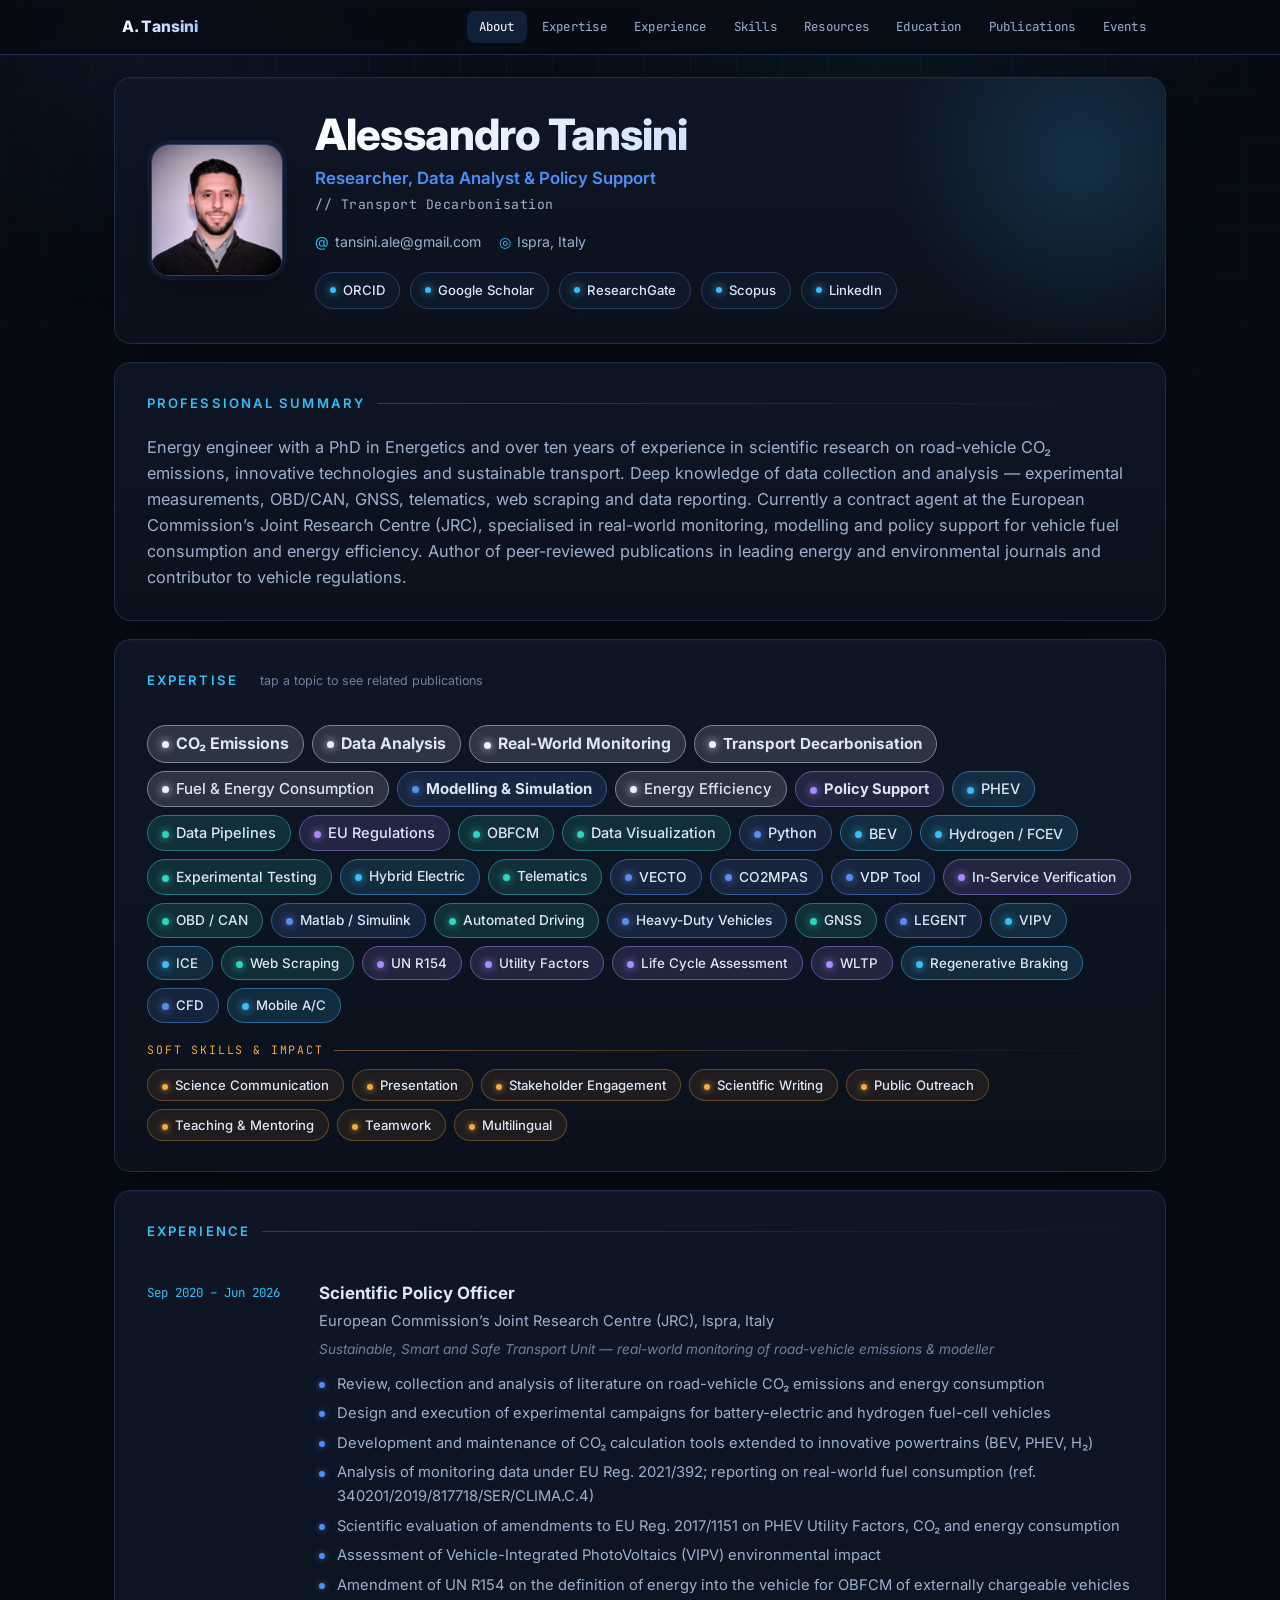
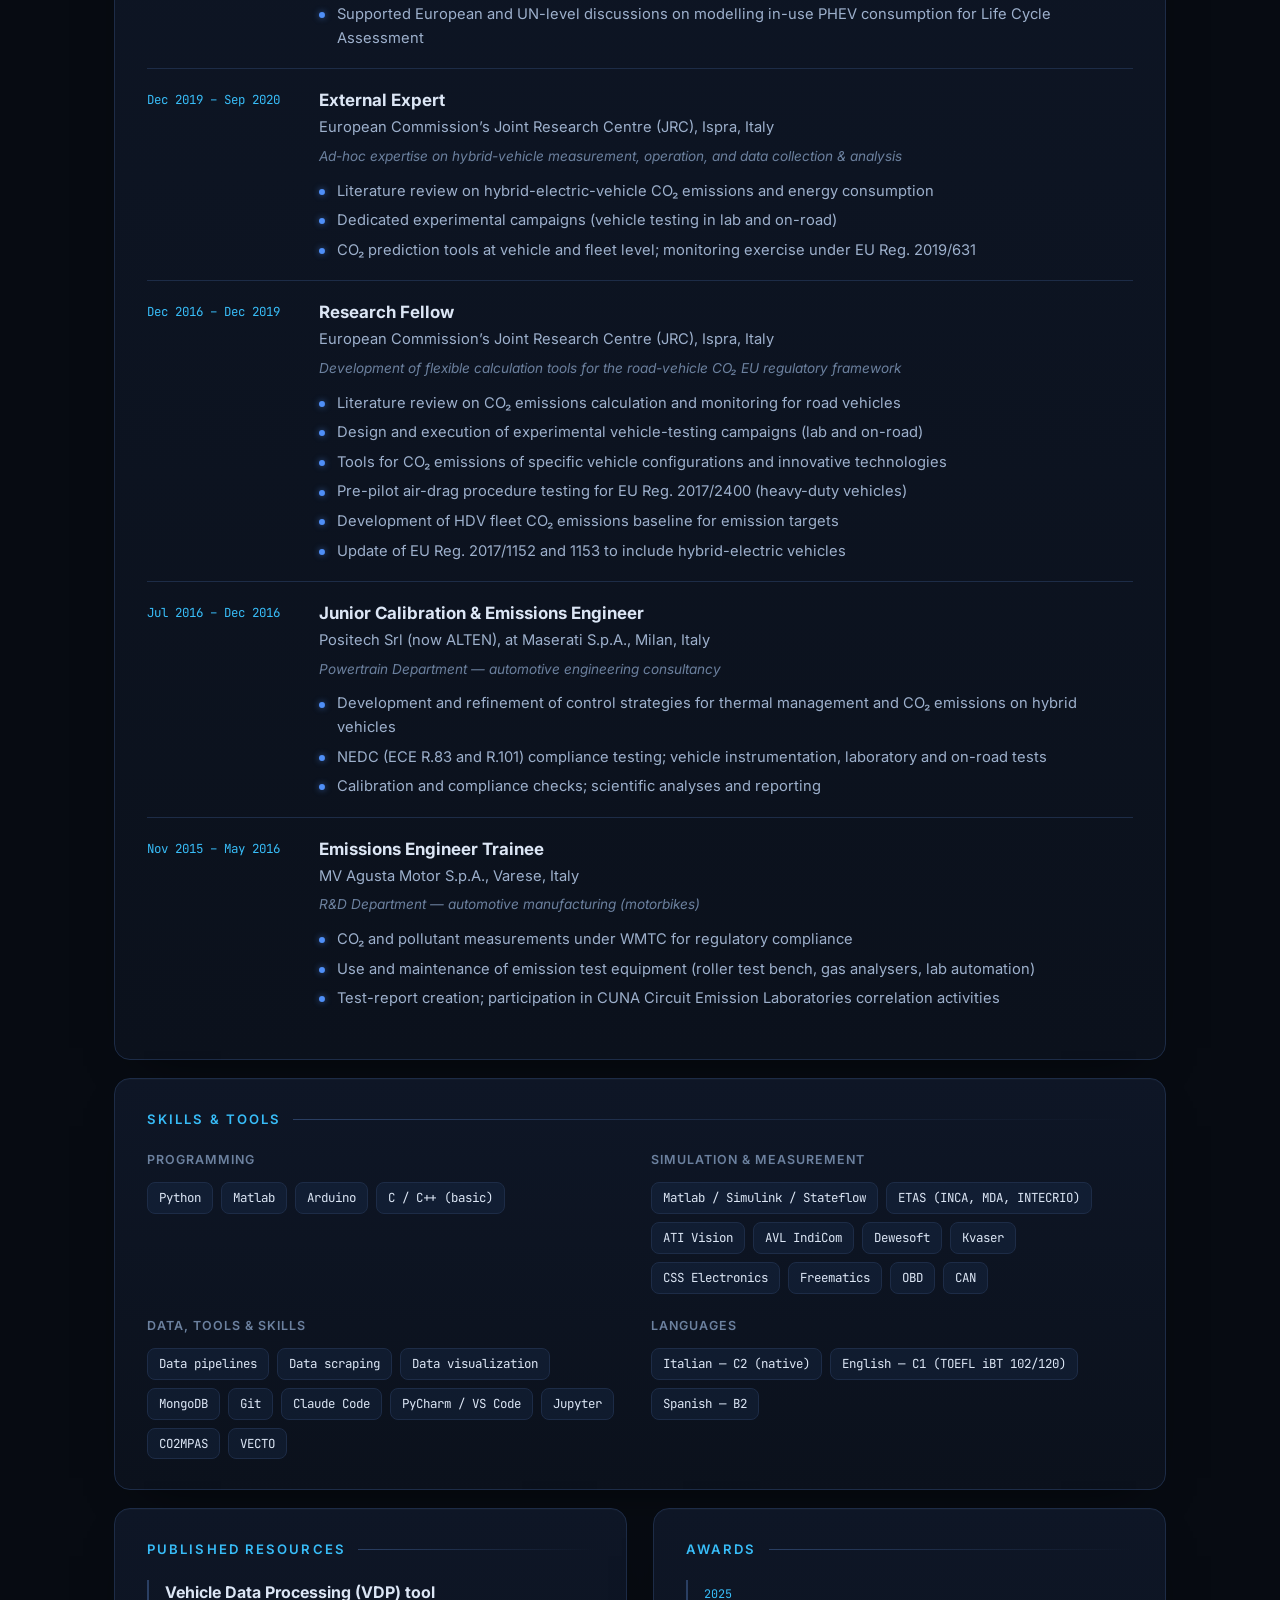
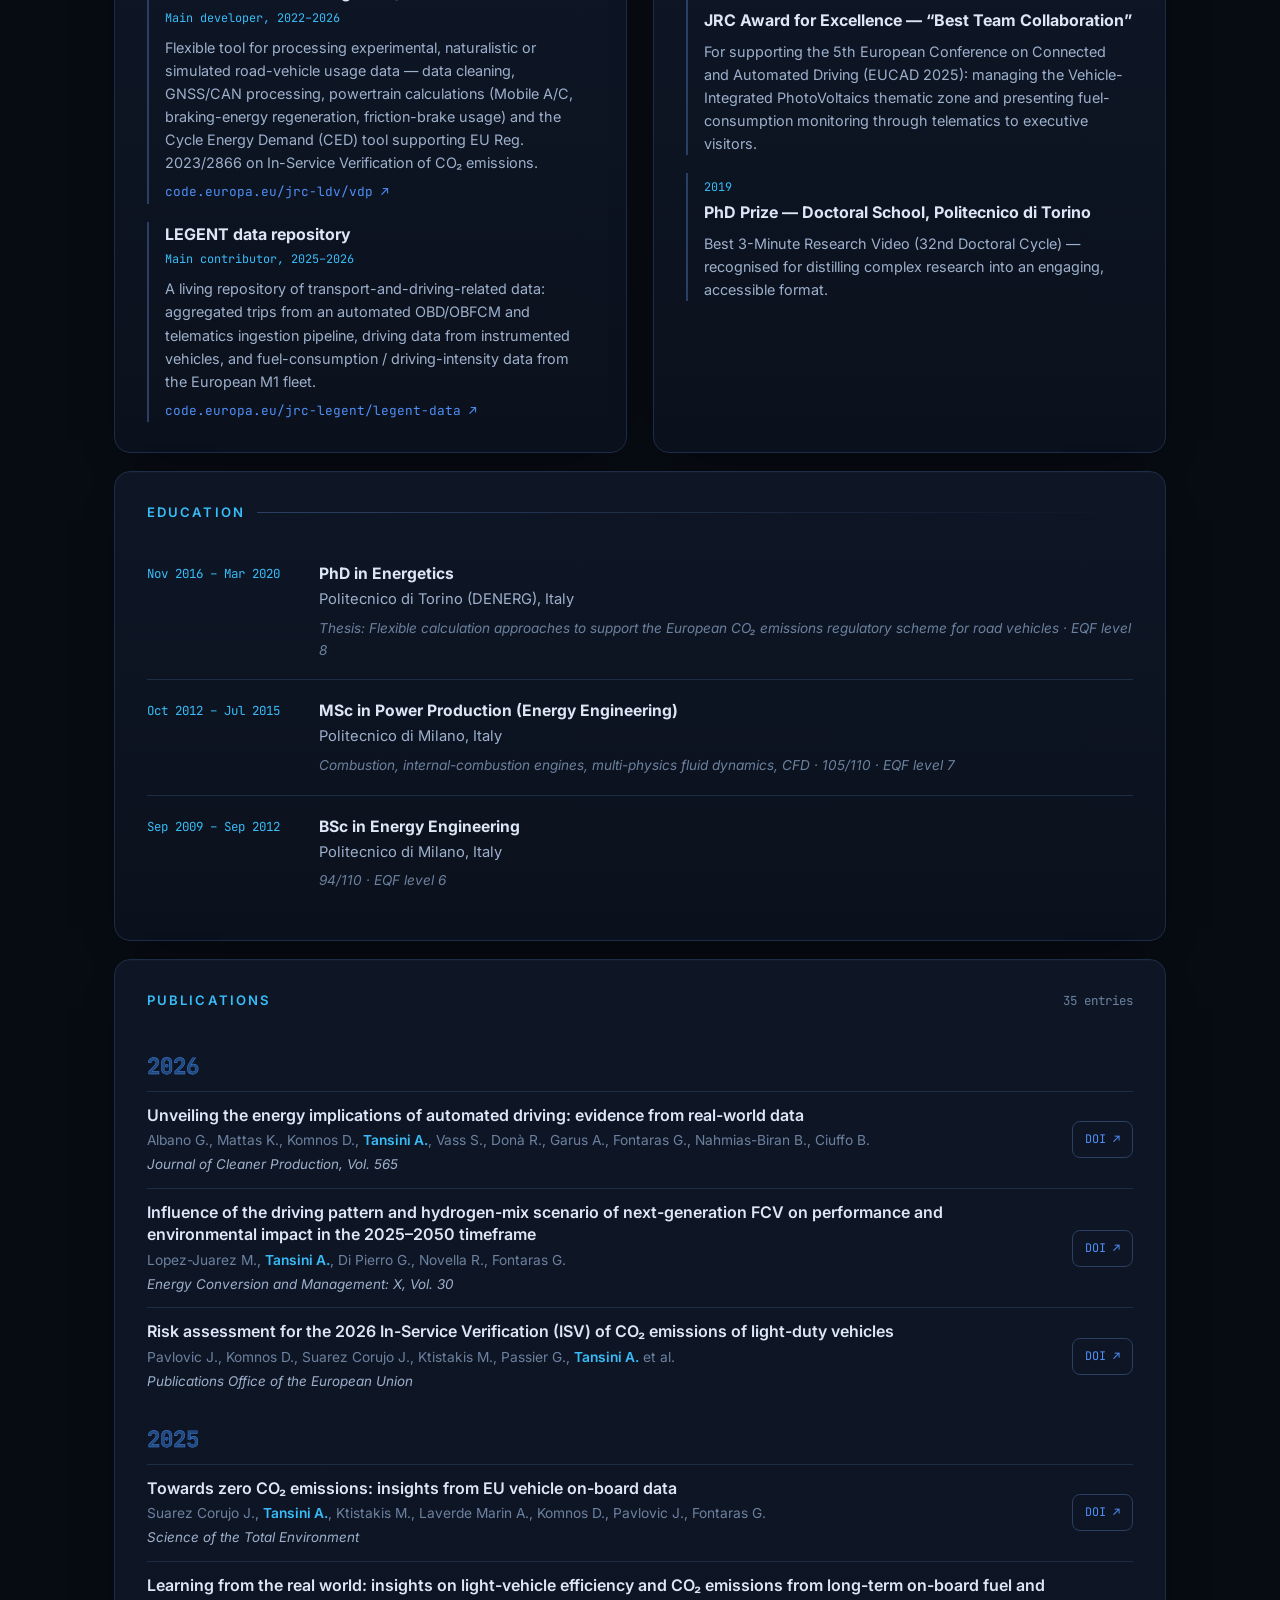
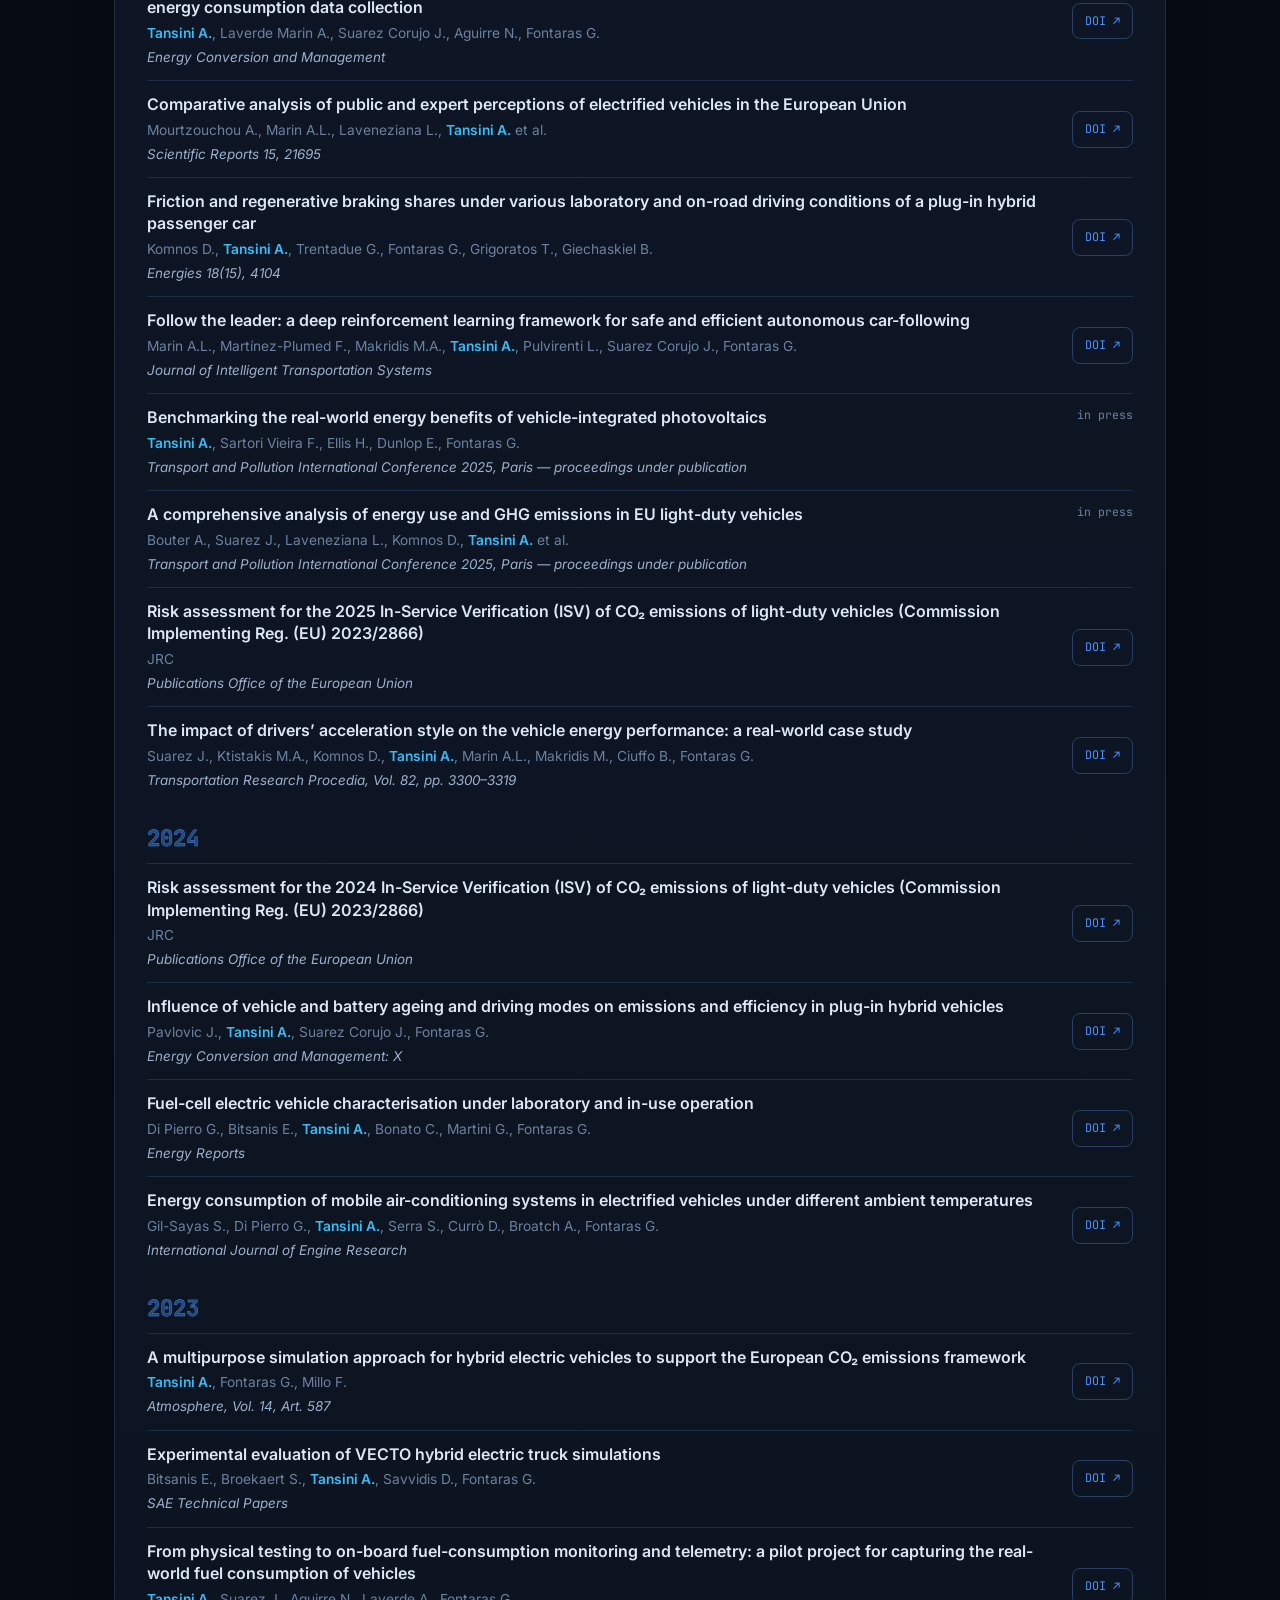
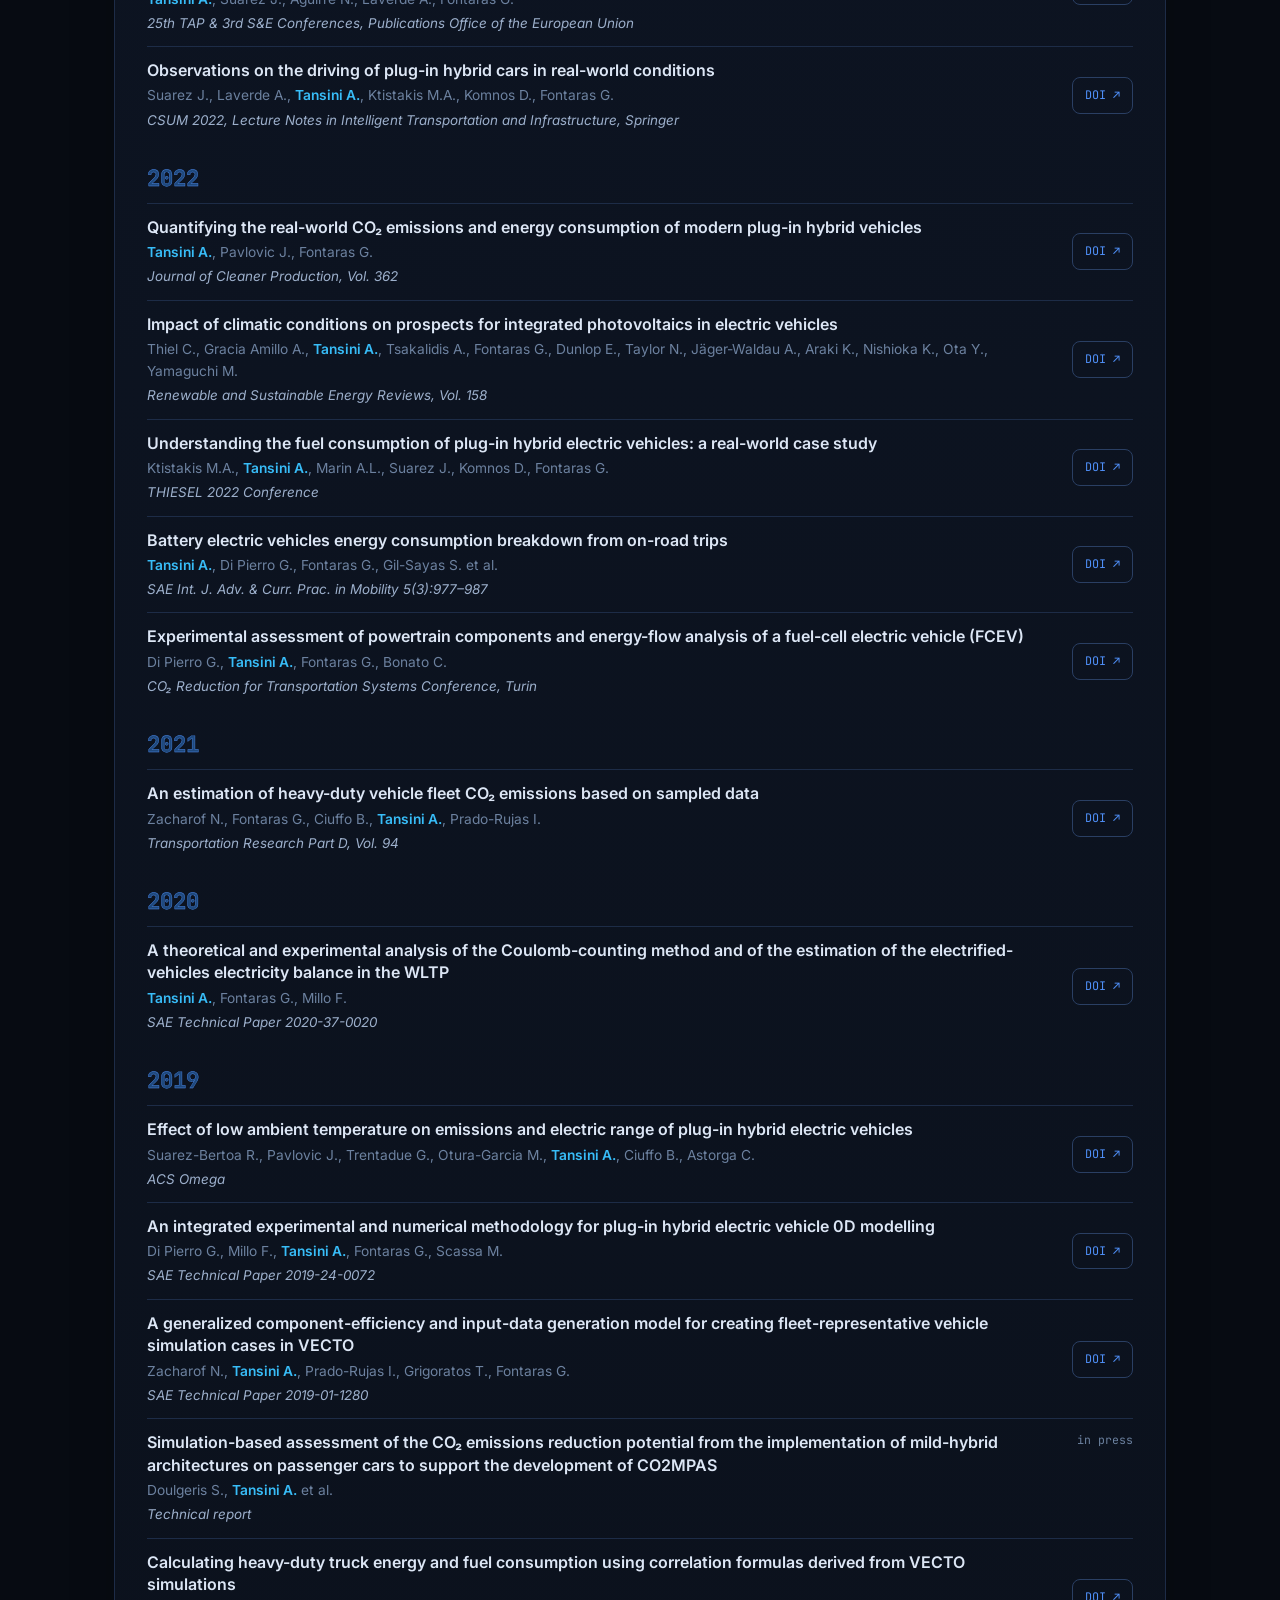
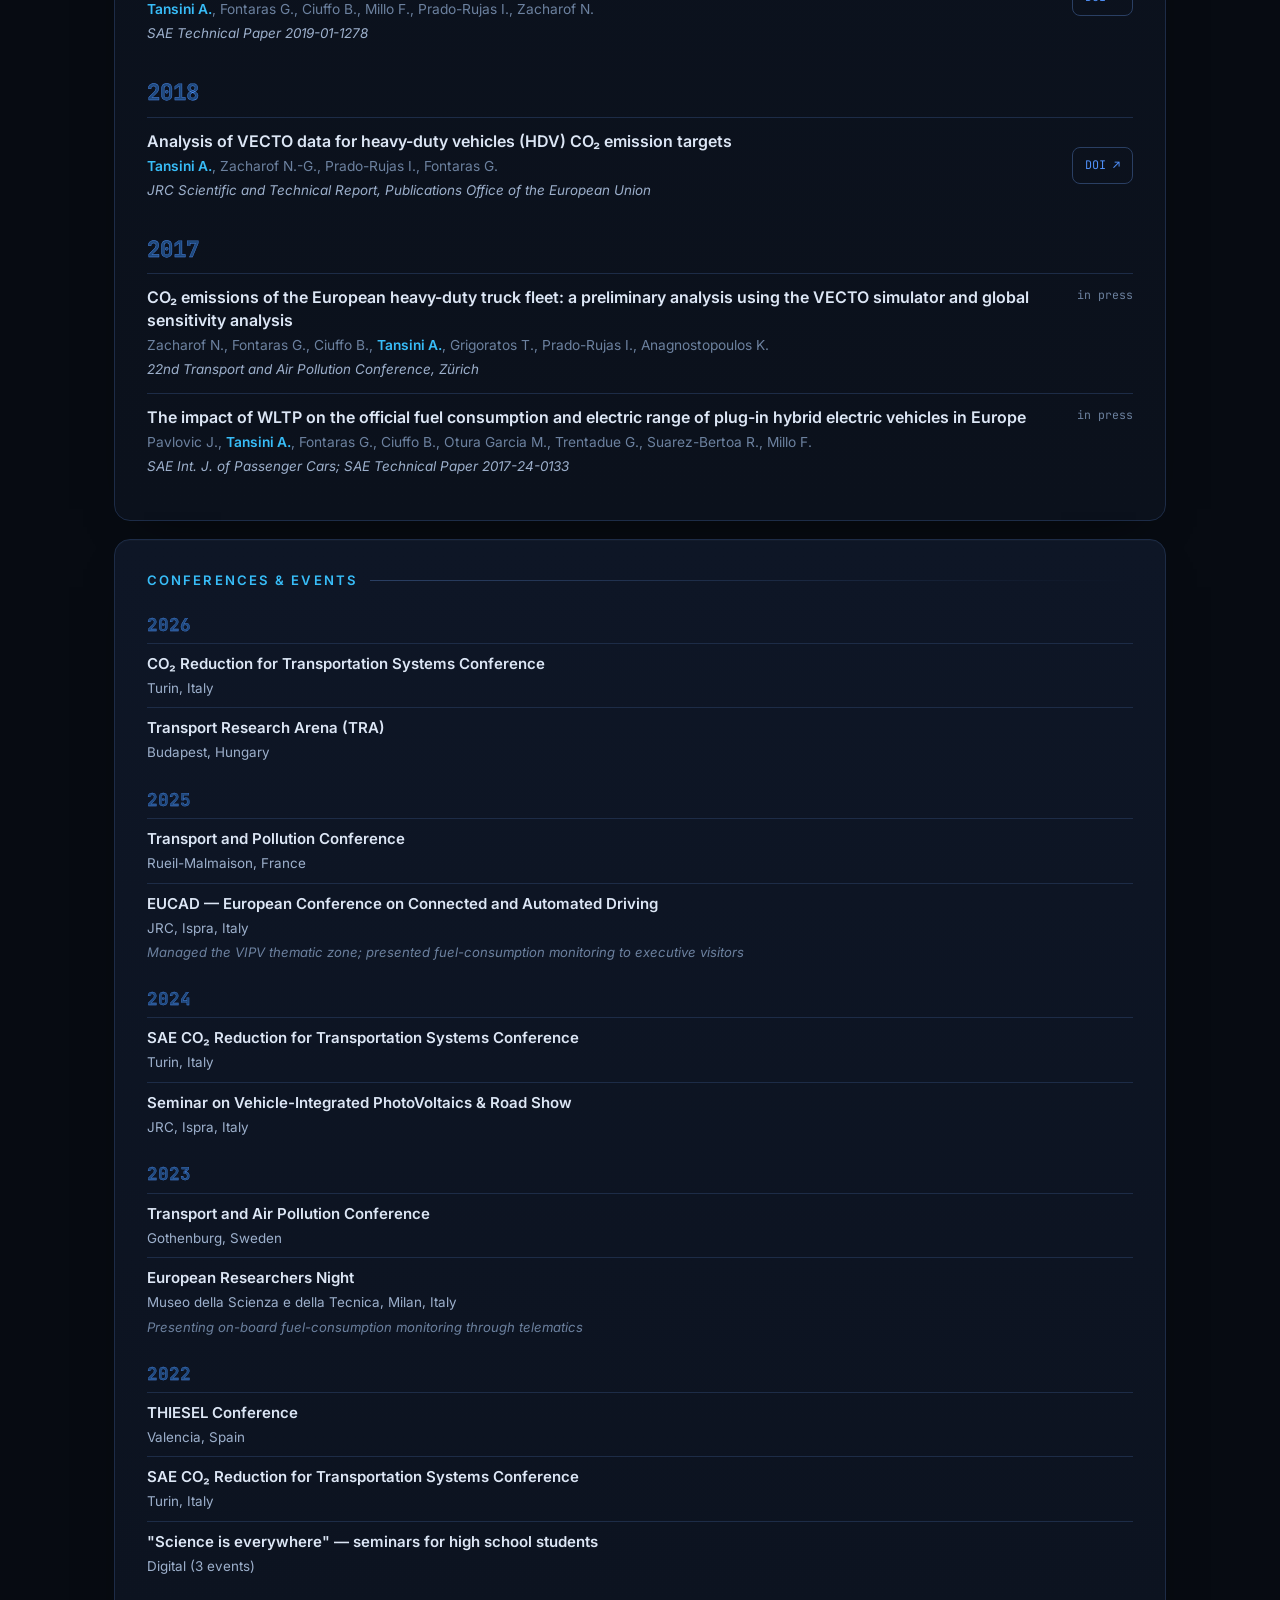
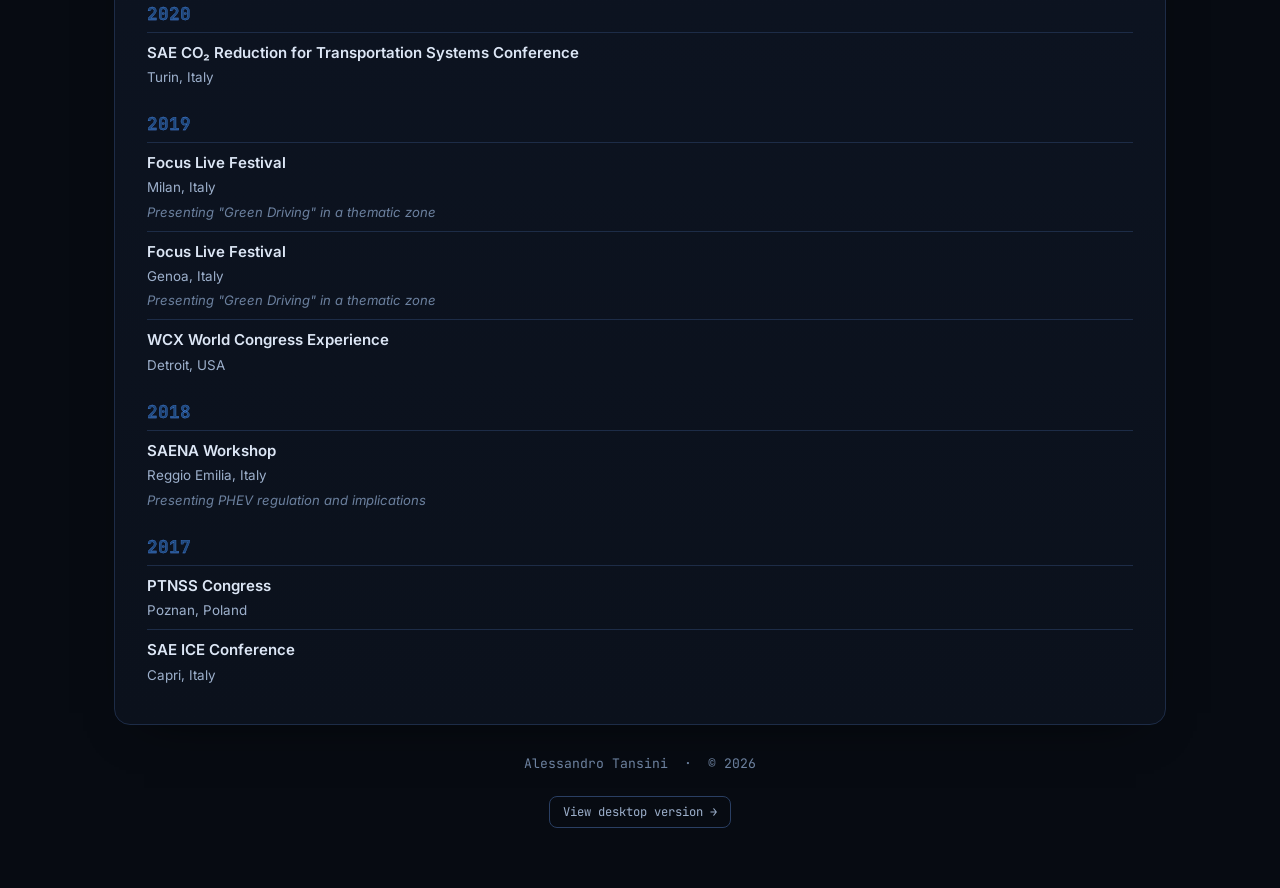
==== mobile.html @ 44c4a8dc "Update professional summary: over nine years to over ten years" ====
<!DOCTYPE html>
<html lang="en">
<head>
  <meta charset="UTF-8" />
  <meta name="viewport" content="width=device-width, initial-scale=1.0" />
  <title>Alessandro Tansini — Researcher, Data Analyst &amp; Policy Support</title>
  <meta name="description" content="Alessandro Tansini — energy engineer, PhD, researcher and data analyst specialised in road-vehicle CO₂ emissions, real-world monitoring and transport decarbonisation." />

  <link rel="preconnect" href="https://fonts.googleapis.com" />
  <link rel="preconnect" href="https://fonts.gstatic.com" crossorigin />
  <link href="https://fonts.googleapis.com/css2?family=Inter:wght@400;500;600;700;800&family=JetBrains+Mono:wght@400;500&display=swap" rel="stylesheet" />
  <link rel="stylesheet" href="styles.css?v=9" />
  <link rel="stylesheet" href="mobile.css?v=9" />
</head>
<body>
  <div class="bg-grid" aria-hidden="true"></div>

  <nav class="topnav" aria-label="Section navigation">
    <div class="topnav-inner">
      <a class="topnav-brand" href="#hero">A. Tansini</a>
      <div class="topnav-links">
        <a href="#hero">About</a>
        <a href="#topics">Expertise</a>
        <a href="#experience-section">Experience</a>
        <a href="#skills-section">Skills</a>
        <a href="#resources-section">Resources</a>
        <a href="#education-section">Education</a>
        <a href="#publications-section">Publications</a>
        <a href="#events-section">Events</a>
      </div>
    </div>
  </nav>

  <main class="wrap">

    <!-- ===== HERO / PROFILE CARD ===== -->
    <header class="card hero" id="hero"></header>

    <!-- ===== SUMMARY ===== -->
    <section class="card" id="summary-section">
      <h2 class="section-title">Professional summary</h2>
      <p id="summary" class="summary"></p>
    </section>

    <!-- ===== KEYWORD CHIPS ===== -->
    <section class="card" id="topics">
      <div class="topics-head">
        <h2 class="section-title">Expertise</h2>
        <span class="topics-hint">tap a topic to see related publications</span>
      </div>
      <div id="chips" class="chips"></div>
      <div id="soft-skills" class="soft-skills"></div>
    </section>

    <!-- ===== EXPERIENCE ===== -->
    <section class="card" id="experience-section">
      <h2 class="section-title">Experience</h2>
      <div id="experience" class="timeline"></div>
    </section>

    <!-- ===== SKILLS ===== -->
    <section class="card" id="skills-section">
      <h2 class="section-title">Skills &amp; tools</h2>
      <div id="skills" class="skills"></div>
    </section>

    <!-- ===== RESOURCES & AWARDS ===== -->
    <div class="two-col">
      <section class="card" id="resources-section">
        <h2 class="section-title">Published resources</h2>
        <div id="resources" class="resources"></div>
      </section>
      <section class="card" id="awards-section">
        <h2 class="section-title">Awards</h2>
        <div id="awards" class="awards"></div>
      </section>
    </div>

    <!-- ===== EDUCATION ===== -->
    <section class="card" id="education-section">
      <h2 class="section-title">Education</h2>
      <div id="education" class="timeline timeline--compact"></div>
    </section>

    <!-- ===== PUBLICATIONS ===== -->
    <section class="card" id="publications-section">
      <div class="pub-head">
        <h2 class="section-title">Publications</h2>
        <span id="pub-count" class="pub-count"></span>
      </div>
      <div id="pub-filter" class="pub-filter" hidden></div>
      <div id="publications" class="publications"></div>
    </section>

    <!-- ===== EVENTS ===== -->
    <section class="card" id="events-section">
      <h2 class="section-title">Conferences &amp; events</h2>
      <div id="events" class="events"></div>
    </section>

    <footer class="footer">
      <span id="footer-name"></span>
      <span class="footer-sep">·</span>
      <span id="footer-year"></span>
    </footer>

    <div class="m-deskline">
      <a href="index.html?full">View desktop version →</a>
    </div>
  </main>

  <script src="data.js?v=9"></script>
  <script src="graph-alt-data.js?v=9"></script>
  <script src="main.js?v=9"></script>
  <script src="mobile.js?v=9"></script>
</body>
</html>
---- styles.css ----
/* =============================================================================
   styles.css — dark "data-viz" theme
   ========================================================================== */

:root {
  --bg:        #070b12;
  --bg-2:      #0b111c;
  --card:      #0e1626;
  --card-2:    #111c30;
  --border:    #1d2c47;
  --border-2:  #2a3f63;
  --text:      #dce6f5;
  --text-dim:  #9db0cc;
  --text-mute: #6c819f;
  --brand:     #1F497D;
  --accent:    #4f8ff7;
  --accent-2:  #38bdf8;
  --glow:      #58c4ff;
  --radius:    16px;
  --maxw:      1080px;
}

* { box-sizing: border-box; }

html { scroll-behavior: smooth; }

body {
  margin: 0;
  background: var(--bg);
  color: var(--text);
  font-family: "Inter", system-ui, -apple-system, "Segoe UI", sans-serif;
  font-size: 16px;
  line-height: 1.6;
  -webkit-font-smoothing: antialiased;
  text-rendering: optimizeLegibility;
  overflow-x: hidden;
}

/* faint background grid + radial glow */
.bg-grid {
  position: fixed;
  inset: 0;
  z-index: 0;
  pointer-events: none;
  background-image:
    linear-gradient(rgba(79,143,247,0.045) 1px, transparent 1px),
    linear-gradient(90deg, rgba(79,143,247,0.045) 1px, transparent 1px);
  background-size: 46px 46px;
  mask-image: radial-gradient(ellipse 80% 60% at 50% 0%, #000 30%, transparent 100%);
}
.bg-grid::after {
  content: "";
  position: absolute;
  inset: 0;
  background:
    radial-gradient(60% 50% at 70% -10%, rgba(56,189,248,0.10), transparent 70%),
    radial-gradient(50% 45% at 10% 5%, rgba(79,143,247,0.10), transparent 70%);
}

.wrap {
  position: relative;
  z-index: 1;
  max-width: var(--maxw);
  margin: 0 auto;
  padding: 28px 22px 80px;
  display: flex;
  flex-direction: column;
  gap: 26px;
}

/* ---------- Top navigation ---------- */
.topnav {
  position: sticky;
  top: 0;
  z-index: 50;
  background: rgba(7, 11, 18, 0.72);
  backdrop-filter: blur(12px);
  -webkit-backdrop-filter: blur(12px);
  border-bottom: 1px solid var(--border);
}
.topnav-inner {
  max-width: var(--maxw);
  margin: 0 auto;
  display: flex;
  align-items: center;
  gap: 18px;
  padding: 11px 22px;
}
.topnav-brand {
  font-weight: 800;
  font-size: 0.98rem;
  letter-spacing: 0.01em;
  text-decoration: none;
  background: linear-gradient(120deg, #fff, #9fc3ff);
  -webkit-background-clip: text;
  background-clip: text;
  color: transparent;
  white-space: nowrap;
}
.topnav-links {
  display: flex;
  gap: 3px;
  margin-left: auto;
  overflow-x: auto;
  scrollbar-width: none;
}
.topnav-links::-webkit-scrollbar { display: none; }
.topnav-links a {
  font-family: "JetBrains Mono", monospace;
  font-size: 0.78rem;
  letter-spacing: 0.02em;
  color: var(--text-dim);
  text-decoration: none;
  padding: 6px 12px;
  border-radius: 8px;
  white-space: nowrap;
  transition: color 0.15s ease, background 0.15s ease;
}
.topnav-links a:hover { color: var(--glow); background: rgba(79, 143, 247, 0.08); }
.topnav-links a.active { color: #fff; background: rgba(79, 143, 247, 0.16); }

/* keep section headings clear of the sticky bar when jumped to */
main [id] { scroll-margin-top: 74px; }

/* ---------- Cards ---------- */
.card {
  background: linear-gradient(180deg, var(--card), var(--bg-2));
  border: 1px solid var(--border);
  border-radius: var(--radius);
  padding: 30px 32px;
  box-shadow: 0 1px 0 rgba(255,255,255,0.02) inset, 0 18px 50px -30px rgba(0,0,0,0.8);
}

.section-title {
  font-size: 0.82rem;
  letter-spacing: 0.16em;
  text-transform: uppercase;
  color: var(--accent-2);
  margin: 0 0 20px;
  font-weight: 600;
  display: flex;
  align-items: center;
  gap: 12px;
}
.section-title::after {
  content: "";
  flex: 1;
  height: 1px;
  background: linear-gradient(90deg, var(--border-2), transparent);
}

/* ---------- Hero card ---------- */
.hero {
  display: grid;
  grid-template-columns: auto 1fr;
  gap: 32px;
  align-items: center;
  padding: 34px 36px;
  position: relative;
  overflow: hidden;
}
.hero::before {
  content: "";
  position: absolute;
  top: -40%;
  right: -10%;
  width: 380px;
  height: 380px;
  background: radial-gradient(circle, rgba(56,189,248,0.16), transparent 70%);
  pointer-events: none;
}
.hero-photo {
  width: 168px;
  height: 168px;
  border-radius: 18px;
  object-fit: cover;
  border: 1px solid var(--border-2);
  box-shadow: 0 0 0 4px rgba(79,143,247,0.08), 0 12px 40px -12px rgba(0,0,0,0.7);
}
.hero-body { min-width: 0; }
.hero-name {
  font-size: clamp(1.9rem, 4vw, 2.7rem);
  font-weight: 800;
  letter-spacing: -0.02em;
  margin: 0;
  line-height: 1.05;
  background: linear-gradient(120deg, #ffffff, #9fc3ff);
  -webkit-background-clip: text;
  background-clip: text;
  color: transparent;
}
.hero-title {
  margin: 8px 0 2px;
  color: var(--accent);
  font-weight: 600;
  font-size: 1.05rem;
}
.hero-sub {
  margin: 0;
  color: var(--text-dim);
  font-family: "JetBrains Mono", monospace;
  font-size: 0.82rem;
  letter-spacing: 0.04em;
}
.hero-meta {
  margin: 16px 0 0;
  display: flex;
  flex-wrap: wrap;
  gap: 8px 18px;
  font-size: 0.88rem;
  color: var(--text-dim);
}
.hero-meta a { color: var(--text-dim); text-decoration: none; }
.hero-meta a:hover { color: var(--glow); }
.hero-meta .ic { color: var(--accent-2); margin-right: 6px; }

.hero-links {
  margin-top: 18px;
  display: flex;
  flex-wrap: wrap;
  gap: 10px;
}
.chip-link {
  display: inline-flex;
  align-items: center;
  gap: 7px;
  padding: 7px 14px;
  border: 1px solid var(--border-2);
  border-radius: 999px;
  background: rgba(79,143,247,0.06);
  color: var(--text);
  text-decoration: none;
  font-size: 0.82rem;
  font-weight: 500;
  transition: all 0.18s ease;
}
.chip-link::before {
  content: "";
  width: 6px; height: 6px;
  border-radius: 50%;
  background: var(--accent-2);
  box-shadow: 0 0 8px var(--glow);
}
.chip-link:hover {
  border-color: var(--accent);
  background: rgba(79,143,247,0.16);
  transform: translateY(-1px);
}

/* ---------- Graph section ---------- */
.graph-section {
  background: linear-gradient(180deg, #0a1322, #070d18);
  border: 1px solid var(--border);
  border-radius: var(--radius);
  padding: 26px 26px 18px;
  position: relative;
  overflow: hidden;
}
.section-eyebrow {
  display: inline-flex;
  align-items: center;
  gap: 9px;
  font-family: "JetBrains Mono", monospace;
  font-size: 0.72rem;
  letter-spacing: 0.22em;
  color: var(--accent-2);
}
.section-eyebrow .dot {
  width: 8px; height: 8px; border-radius: 50%;
  background: var(--glow);
  box-shadow: 0 0 10px var(--glow);
  animation: pulse 2.4s ease-in-out infinite;
}
@keyframes pulse { 0%,100%{opacity:1} 50%{opacity:0.35} }
.eyebrow-hint {
  color: var(--text-mute);
  letter-spacing: 0.04em;
  text-transform: none;
  font-family: "Inter", sans-serif;
  font-size: 0.74rem;
}
@media (max-width: 560px) { .eyebrow-hint { display: none; } }

.graph-caption {
  margin: 10px 0 4px;
  max-width: 620px;
  color: var(--text-dim);
  font-size: 0.92rem;
}
.graph-stage {
  position: relative;
  width: 100%;
  height: 520px;
  margin-top: 6px;
}
#graph-canvas {
  width: 100%;
  height: 100%;
  display: block;
  cursor: crosshair;
}
.graph-legend {
  position: absolute;
  left: 4px;
  bottom: 4px;
  display: flex;
  flex-wrap: wrap;
  gap: 6px 14px;
  font-family: "JetBrains Mono", monospace;
  font-size: 0.68rem;
  color: var(--text-mute);
  pointer-events: none;
}
.graph-legend span { display: inline-flex; align-items: center; gap: 6px; }
.graph-legend i {
  width: 9px; height: 9px; border-radius: 50%;
  display: inline-block;
}

/* ---------- Soft skills (pills below the expertise map) ---------- */
.soft-skills { margin-top: 18px; }
.soft-title {
  font-family: "JetBrains Mono", monospace;
  font-size: 0.72rem;
  letter-spacing: 0.16em;
  text-transform: uppercase;
  color: #f6a93b;
  margin: 0 0 10px;
  display: flex;
  align-items: center;
  gap: 10px;
}
.soft-title::after {
  content: "";
  flex: 1;
  height: 1px;
  background: linear-gradient(90deg, rgba(246, 169, 59, 0.4), transparent);
}
.soft-pills {
  display: flex;
  flex-wrap: wrap;
  gap: 8px;
}
.soft-pill {
  font-family: "Inter", sans-serif;
  font-weight: 500;
  font-size: 0.82rem;
  color: var(--text);
  background: rgba(246, 169, 59, 0.08);
  border: 1px solid rgba(246, 169, 59, 0.3);
  border-radius: 999px;
  padding: 7px 14px;
  cursor: pointer;
  transition: all 0.15s ease;
  -webkit-tap-highlight-color: transparent;
}
.soft-pill::before {
  content: "";
  display: inline-block;
  width: 6px; height: 6px;
  border-radius: 50%;
  background: #f6a93b;
  box-shadow: 0 0 6px #f6a93b;
  margin-right: 7px;
  vertical-align: middle;
}
.soft-pill:hover {
  background: rgba(246, 169, 59, 0.16);
  border-color: rgba(246, 169, 59, 0.55);
}
.soft-pill.active {
  background: rgba(246, 169, 59, 0.22);
  border-color: #f6a93b;
  color: #fff;
  box-shadow: 0 0 0 1px #f6a93b, 0 0 12px -2px rgba(246, 169, 59, 0.5);
}
.soft-desc {
  background: rgba(246, 169, 59, 0.05);
  border: 1px solid rgba(246, 169, 59, 0.18);
  border-radius: 10px;
  padding: 12px 16px;
  margin-top: 10px;
  font-size: 0.9rem;
  color: var(--text-dim);
  line-height: 1.55;
}
.soft-desc[hidden] { display: none; }
.soft-desc-label {
  display: block;
  font-weight: 700;
  color: #f6a93b;
  margin-bottom: 4px;
  font-size: 0.85rem;
}

/* ---------- Events ---------- */
.events { display: flex; flex-direction: column; }
.ev-year {
  font-family: "JetBrains Mono", monospace;
  font-size: 1.1rem;
  font-weight: 700;
  color: var(--brand);
  -webkit-text-stroke: 0.3px var(--accent);
  margin: 14px 0 4px;
}
.events .ev-year:first-child { margin-top: 0; }
.ev {
  padding: 8px 0;
  border-top: 1px solid var(--border);
}
.ev-name { font-weight: 600; margin: 0; font-size: 0.94rem; }
.ev-loc { color: var(--text-dim); font-size: 0.84rem; margin: 2px 0 0; }
.ev-note { color: var(--text-mute); font-size: 0.82rem; font-style: italic; margin: 3px 0 0; }

/* ---------- Summary ---------- */
.summary { margin: 0; color: var(--text-dim); font-size: 1.02rem; }
.summary .hl { color: var(--text); font-weight: 600; }

/* ---------- Timeline ---------- */
.timeline { display: flex; flex-direction: column; gap: 0; }
.tl-item {
  display: grid;
  grid-template-columns: 150px 1fr;
  gap: 22px;
  padding: 18px 0;
  border-top: 1px solid var(--border);
  position: relative;
}
.timeline .tl-item:first-child { border-top: none; }
.tl-period {
  font-family: "JetBrains Mono", monospace;
  font-size: 0.78rem;
  color: var(--accent-2);
  padding-top: 3px;
}
.tl-role { font-weight: 700; font-size: 1.06rem; margin: 0; }
.tl-org { color: var(--text-dim); font-size: 0.92rem; margin: 2px 0 0; }
.tl-note {
  color: var(--text-mute);
  font-size: 0.85rem;
  font-style: italic;
  margin: 6px 0 0;
}
.tl-points {
  margin: 12px 0 0;
  padding: 0;
  list-style: none;
  display: flex;
  flex-direction: column;
  gap: 6px;
}
.tl-points li {
  position: relative;
  padding-left: 18px;
  color: var(--text-dim);
  font-size: 0.92rem;
}
.tl-points li::before {
  content: "";
  position: absolute;
  left: 0; top: 0.62em;
  width: 6px; height: 6px;
  border-radius: 50%;
  background: var(--accent);
  box-shadow: 0 0 6px rgba(79,143,247,0.6);
}
.timeline--compact .tl-role { font-size: 0.98rem; }

/* ---------- Skills ---------- */
.skills { display: grid; grid-template-columns: repeat(2, 1fr); gap: 22px; }
.skill-group h3 {
  font-size: 0.78rem;
  letter-spacing: 0.08em;
  text-transform: uppercase;
  color: var(--text-mute);
  margin: 0 0 12px;
  font-weight: 600;
}
.tags { display: flex; flex-wrap: wrap; gap: 8px; }
.tag {
  font-family: "JetBrains Mono", monospace;
  font-size: 0.78rem;
  padding: 5px 11px;
  border-radius: 8px;
  background: rgba(79,143,247,0.07);
  border: 1px solid var(--border);
  color: var(--text);
  transition: all 0.16s ease;
}
.tag:hover { background: rgba(79,143,247,0.13); }

/* ---------- Two column ---------- */
.two-col { display: grid; grid-template-columns: 1fr 1fr; gap: 26px; }
.two-col > .card { margin: 0; }

/* ---------- Resources ---------- */
.resources, .awards { display: flex; flex-direction: column; gap: 18px; }
.res-item, .award-item {
  border-left: 2px solid var(--border-2);
  padding-left: 16px;
}
.res-name { font-weight: 700; margin: 0; }
.res-name a { color: var(--text); text-decoration: none; }
.res-name a:hover { color: var(--glow); }
.res-role {
  font-family: "JetBrains Mono", monospace;
  font-size: 0.74rem;
  color: var(--accent-2);
  margin: 3px 0 8px;
}
.res-desc, .award-desc { color: var(--text-dim); font-size: 0.9rem; margin: 0; }
.res-link {
  display: inline-block;
  margin-top: 8px;
  font-size: 0.8rem;
  color: var(--accent);
  text-decoration: none;
  font-family: "JetBrains Mono", monospace;
}
.res-link:hover { color: var(--glow); }

.award-year {
  font-family: "JetBrains Mono", monospace;
  font-size: 0.74rem;
  color: var(--accent-2);
}
.award-name { font-weight: 700; margin: 2px 0 6px; }

/* ---------- Publications ---------- */
.pub-filter {
  display: flex;
  align-items: center;
  gap: 10px;
  flex-wrap: wrap;
  background: rgba(79, 143, 247, 0.08);
  border: 1px solid var(--border-2);
  border-radius: 10px;
  padding: 9px 14px;
  margin-bottom: 14px;
  font-size: 0.88rem;
  color: var(--text-dim);
}
.pub-filter .pf-tag {
  font-family: "JetBrains Mono", monospace;
  color: var(--glow);
  font-weight: 600;
}
.pub-filter .pf-clear {
  margin-left: auto;
  background: transparent;
  border: 1px solid var(--border-2);
  color: var(--text-dim);
  font-family: "JetBrains Mono", monospace;
  font-size: 0.74rem;
  padding: 4px 10px;
  border-radius: 8px;
  cursor: pointer;
  transition: all 0.15s ease;
}
.pub-filter .pf-clear:hover {
  border-color: var(--accent);
  color: var(--glow);
  background: rgba(79, 143, 247, 0.12);
}
.pub-filter[hidden] { display: none; }

.pub-head { display: flex; align-items: baseline; justify-content: space-between; }
.pub-count {
  font-family: "JetBrains Mono", monospace;
  font-size: 0.78rem;
  color: var(--text-mute);
}
.publications { display: flex; flex-direction: column; }
.pub-year-block { margin-bottom: 6px; }
.pub-year {
  font-family: "JetBrains Mono", monospace;
  font-size: 1.4rem;
  font-weight: 700;
  color: var(--brand);
  -webkit-text-stroke: 0.4px var(--accent);
  margin: 18px 0 6px;
}
.pub {
  padding: 12px 0;
  border-top: 1px solid var(--border);
  display: grid;
  grid-template-columns: 1fr auto;
  gap: 16px;
  align-items: start;
}
.pub-main { min-width: 0; }
.pub-title { font-weight: 600; color: var(--text); margin: 0 0 3px; line-height: 1.4; }
.pub-authors { font-size: 0.86rem; color: var(--text-mute); margin: 0; }
.pub-authors .me { color: var(--accent-2); font-weight: 600; }
.pub-venue { font-size: 0.84rem; color: var(--text-dim); font-style: italic; margin: 3px 0 0; }
.pub-doi {
  white-space: nowrap;
  font-family: "JetBrains Mono", monospace;
  font-size: 0.74rem;
  color: var(--accent);
  text-decoration: none;
  border: 1px solid var(--border-2);
  padding: 5px 10px;
  border-radius: 8px;
  transition: all 0.16s ease;
  align-self: center;
}
.pub-doi:hover { border-color: var(--accent); color: var(--glow); background: rgba(79,143,247,0.1); }
.pub-noref { font-family: "JetBrains Mono", monospace; font-size: 0.72rem; color: var(--text-mute); }

/* ---------- Footer ---------- */
.footer {
  text-align: center;
  color: var(--text-mute);
  font-size: 0.82rem;
  font-family: "JetBrains Mono", monospace;
  padding-top: 10px;
}
.footer-sep { margin: 0 8px; }

/* ---------- Reveal on scroll ---------- */
.card, .graph-section {
  opacity: 0;
  transform: translateY(16px);
  transition: opacity 0.6s ease, transform 0.6s ease;
}
.revealed { opacity: 1 !important; transform: none !important; }
@media (prefers-reduced-motion: reduce) {
  .card, .graph-section { opacity: 1; transform: none; }
  .section-eyebrow .dot { animation: none; }
}

/* ---------- Responsive ---------- */
@media (max-width: 760px) {
  .wrap { padding: 26px 14px 60px; gap: 20px; }
  .card { padding: 24px 20px; }
  .hero { grid-template-columns: 1fr; text-align: center; justify-items: center; gap: 18px; }
  .hero-meta, .hero-links { justify-content: center; }
  .hero::before { display: none; }
  .skills { grid-template-columns: 1fr; }
  .two-col { grid-template-columns: 1fr; }
  .tl-item { grid-template-columns: 1fr; gap: 4px; }
  .tl-period { padding-top: 0; }
  .pub { grid-template-columns: 1fr; gap: 8px; }
  .pub-doi { justify-self: start; }
  .graph-stage { height: 440px; }
}
---- mobile.css ----
/* =============================================================================
   mobile.css — phone layout. Layers on top of styles.css (shared theme).
   The interactive graph is replaced by tappable keyword chips.
   ========================================================================== */

.wrap { padding: 22px 14px 64px; gap: 18px; }

/* hero already stacks via the styles.css mobile media query */
.hero-photo { width: 132px; height: 132px; }

/* ---------- Topics (keyword chips) ---------- */
.topics-head {
  display: flex;
  align-items: baseline;
  gap: 10px;
  flex-wrap: wrap;
  margin-bottom: 14px;
}
.topics-hint {
  font-size: 0.78rem;
  color: var(--text-mute);
}
.chips {
  display: flex;
  flex-wrap: wrap;
  gap: 8px;
}
.chip {
  --c: #5b8def;
  font-family: "Inter", sans-serif;
  font-weight: 500;
  line-height: 1.1;
  color: var(--text);
  background: color-mix(in srgb, var(--c) 14%, transparent);
  border: 1px solid color-mix(in srgb, var(--c) 45%, var(--border));
  border-radius: 999px;
  padding: 9px 14px;
  cursor: pointer;
  -webkit-tap-highlight-color: transparent;
  transition: transform 0.12s ease, background 0.15s ease, border-color 0.15s ease;
}
.chip::before {
  content: "";
  display: inline-block;
  width: 7px; height: 7px;
  border-radius: 50%;
  background: var(--c);
  box-shadow: 0 0 8px var(--c);
  margin-right: 7px;
  vertical-align: middle;
}
.chip.is-top { font-weight: 700; }
.chip:active { transform: scale(0.96); }
.chip.active {
  background: color-mix(in srgb, var(--c) 30%, transparent);
  border-color: var(--c);
  box-shadow: 0 0 0 1px var(--c), 0 0 14px -2px var(--c);
  color: #fff;
}

/* Fallback for browsers without color-mix() */
@supports not (color: color-mix(in srgb, red, blue)) {
  .chip { background: rgba(79,143,247,0.12); border-color: var(--border-2); }
  .chip.active { background: rgba(79,143,247,0.26); border-color: var(--accent); }
}

/* ---------- Desktop-version link ---------- */
.m-deskline {
  text-align: center;
  margin-top: 6px;
}
.m-deskline a {
  font-family: "JetBrains Mono", monospace;
  font-size: 0.76rem;
  color: var(--text-dim);
  text-decoration: none;
  border: 1px solid var(--border-2);
  border-radius: 8px;
  padding: 7px 13px;
}
.m-deskline a:active { color: var(--glow); border-color: var(--accent); }

/* Slightly larger tap targets on the publication DOI buttons */
.pub-doi { padding: 8px 12px; }
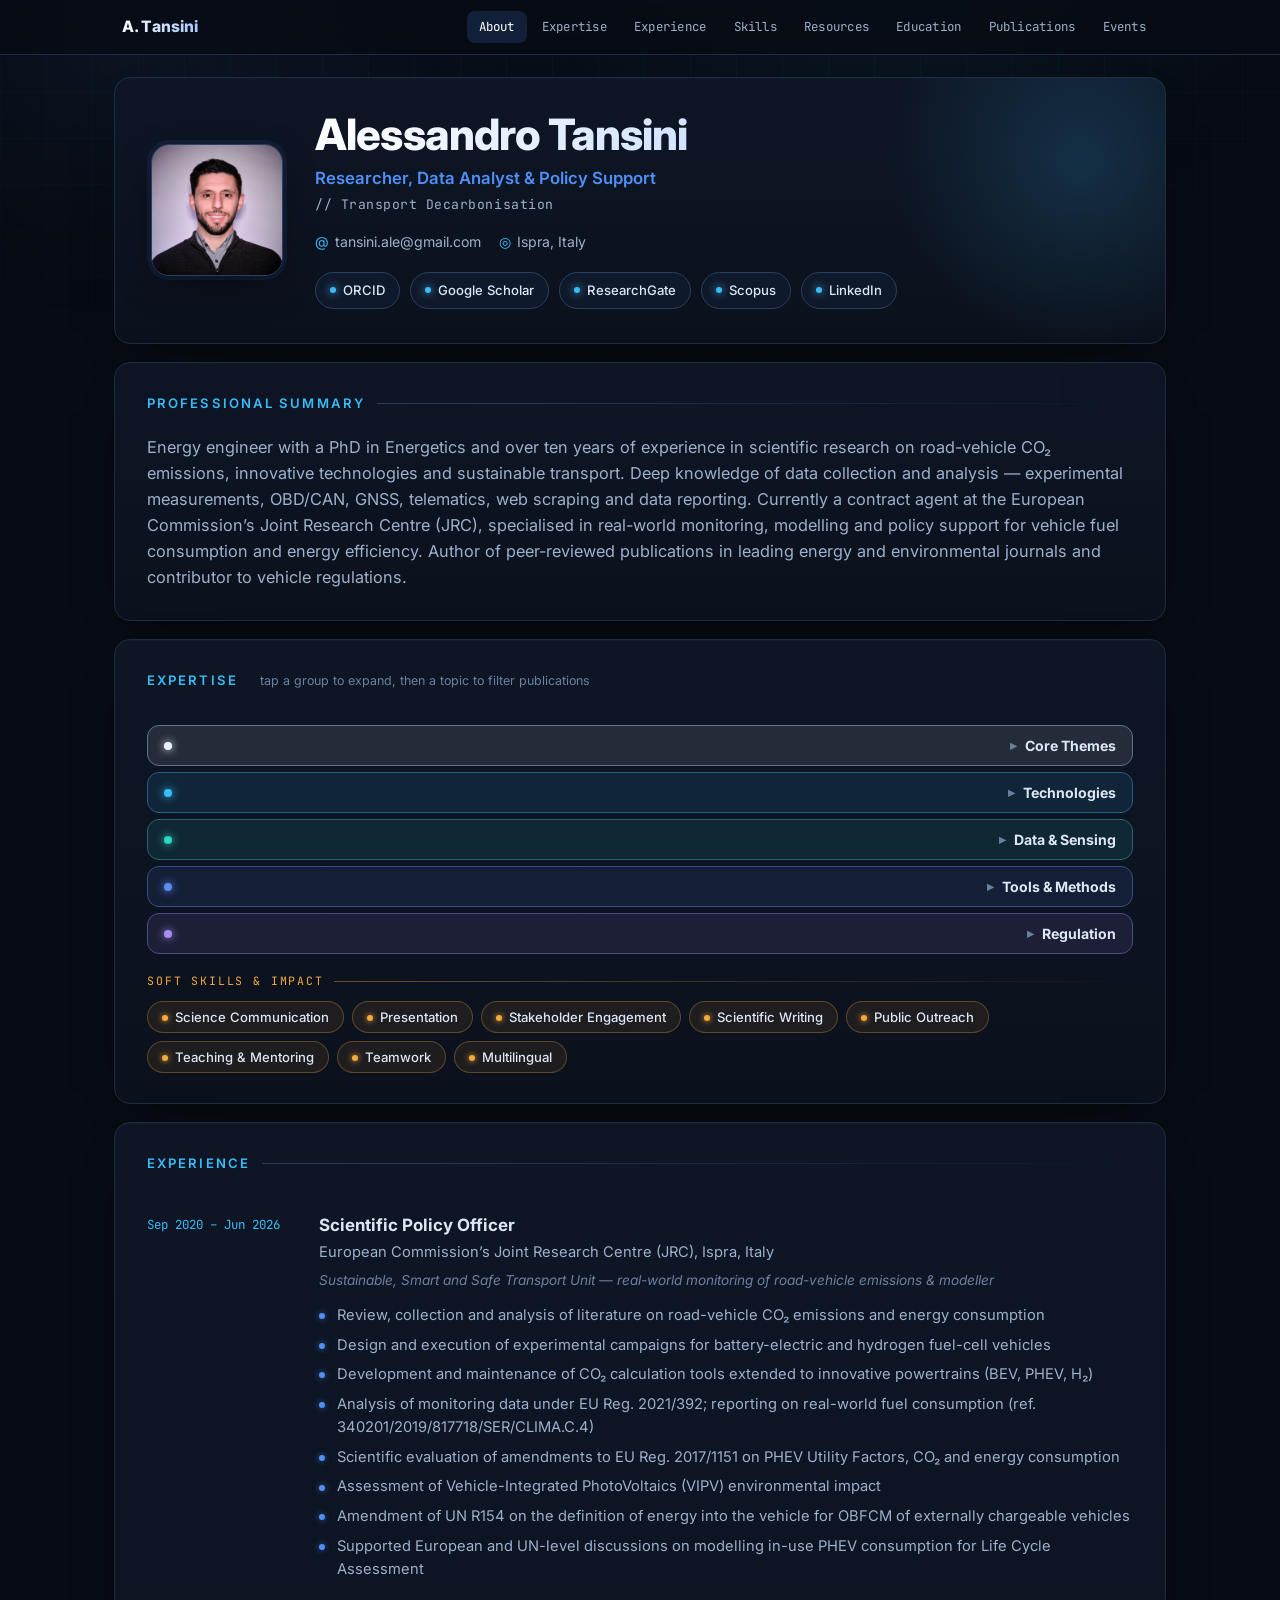
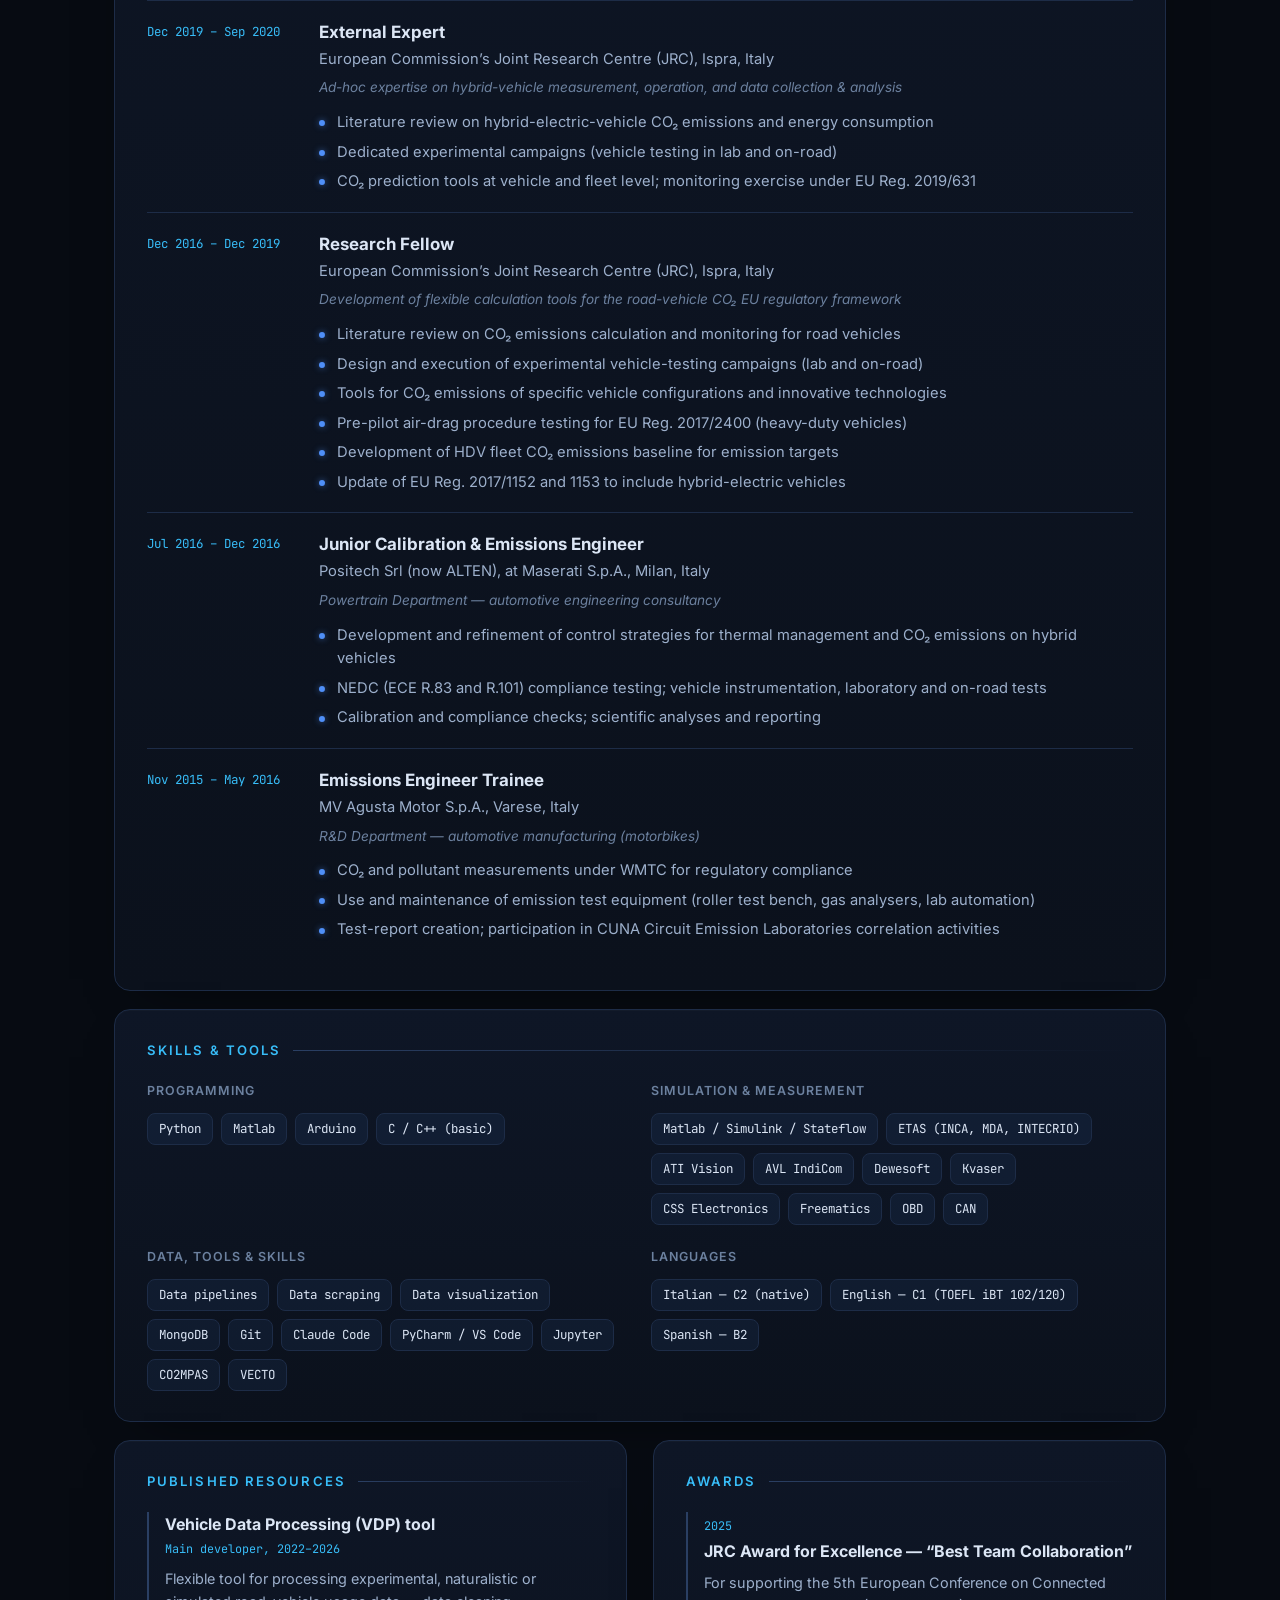
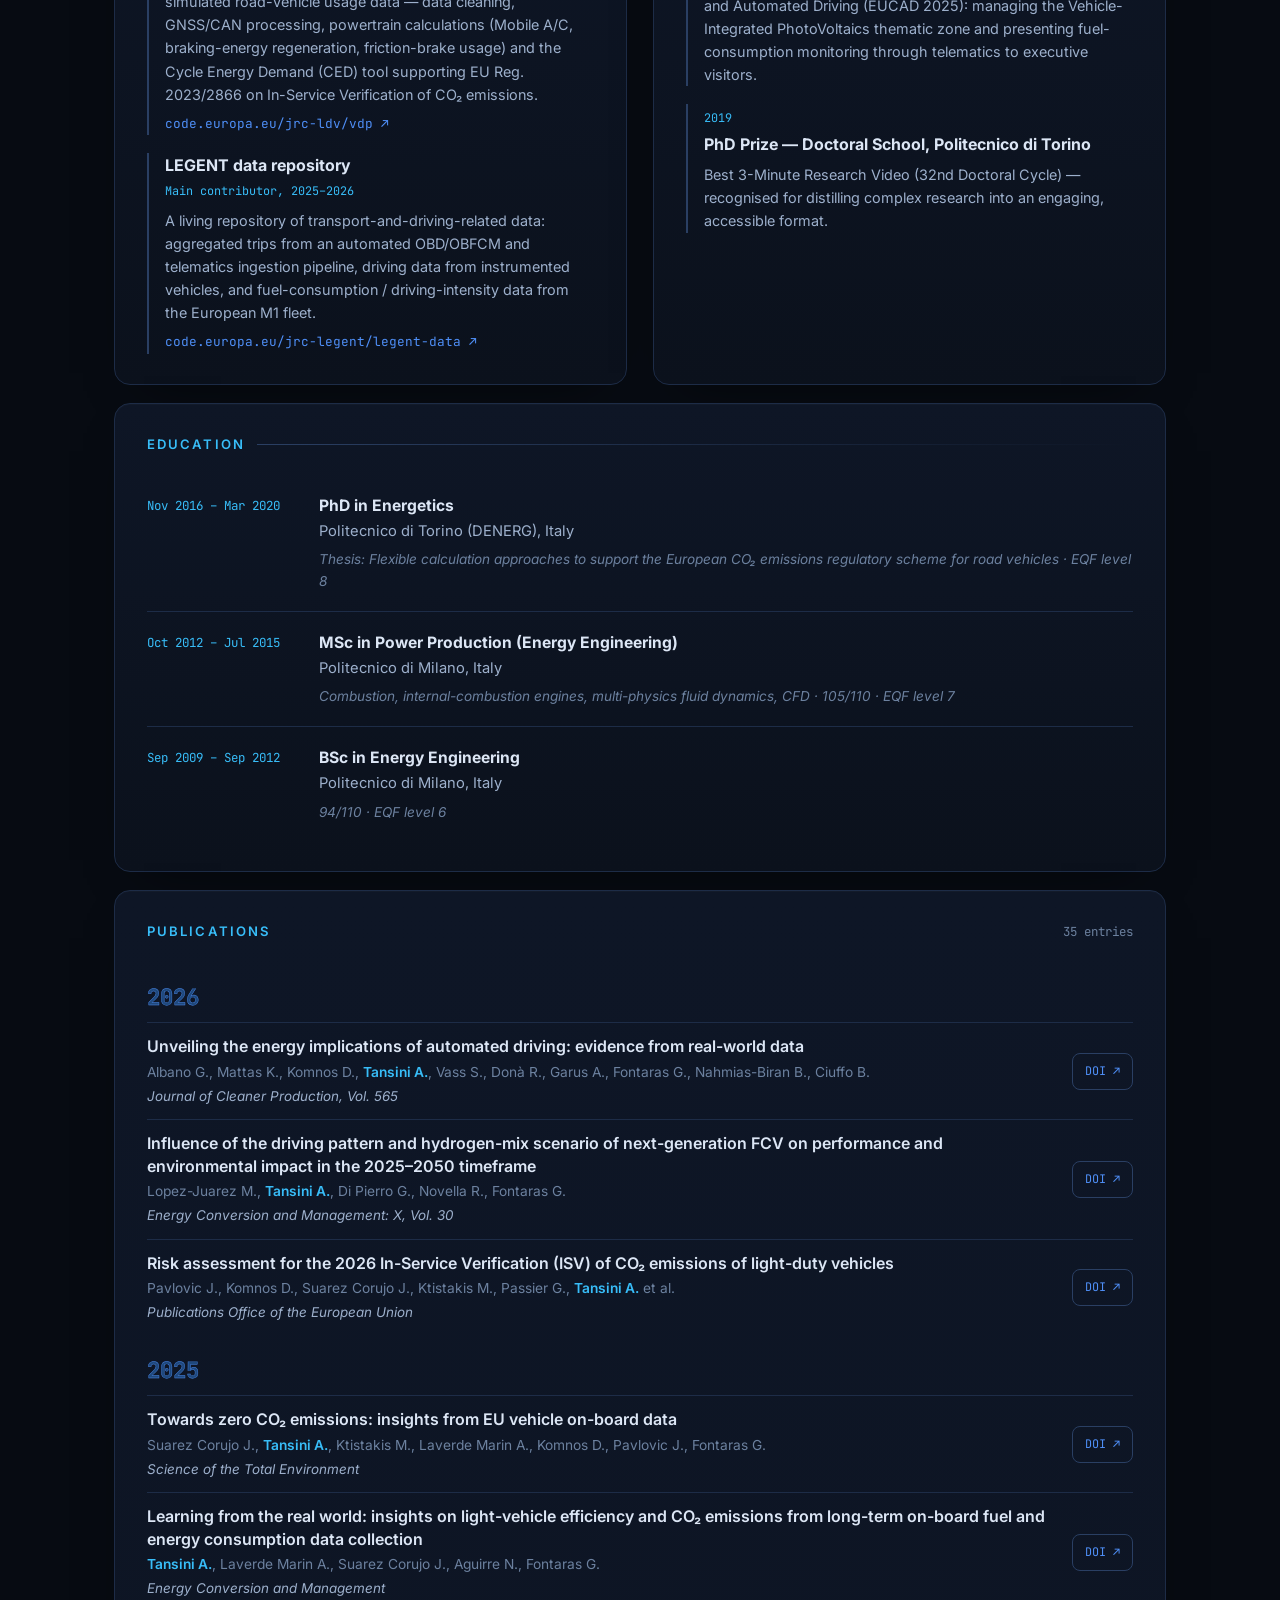
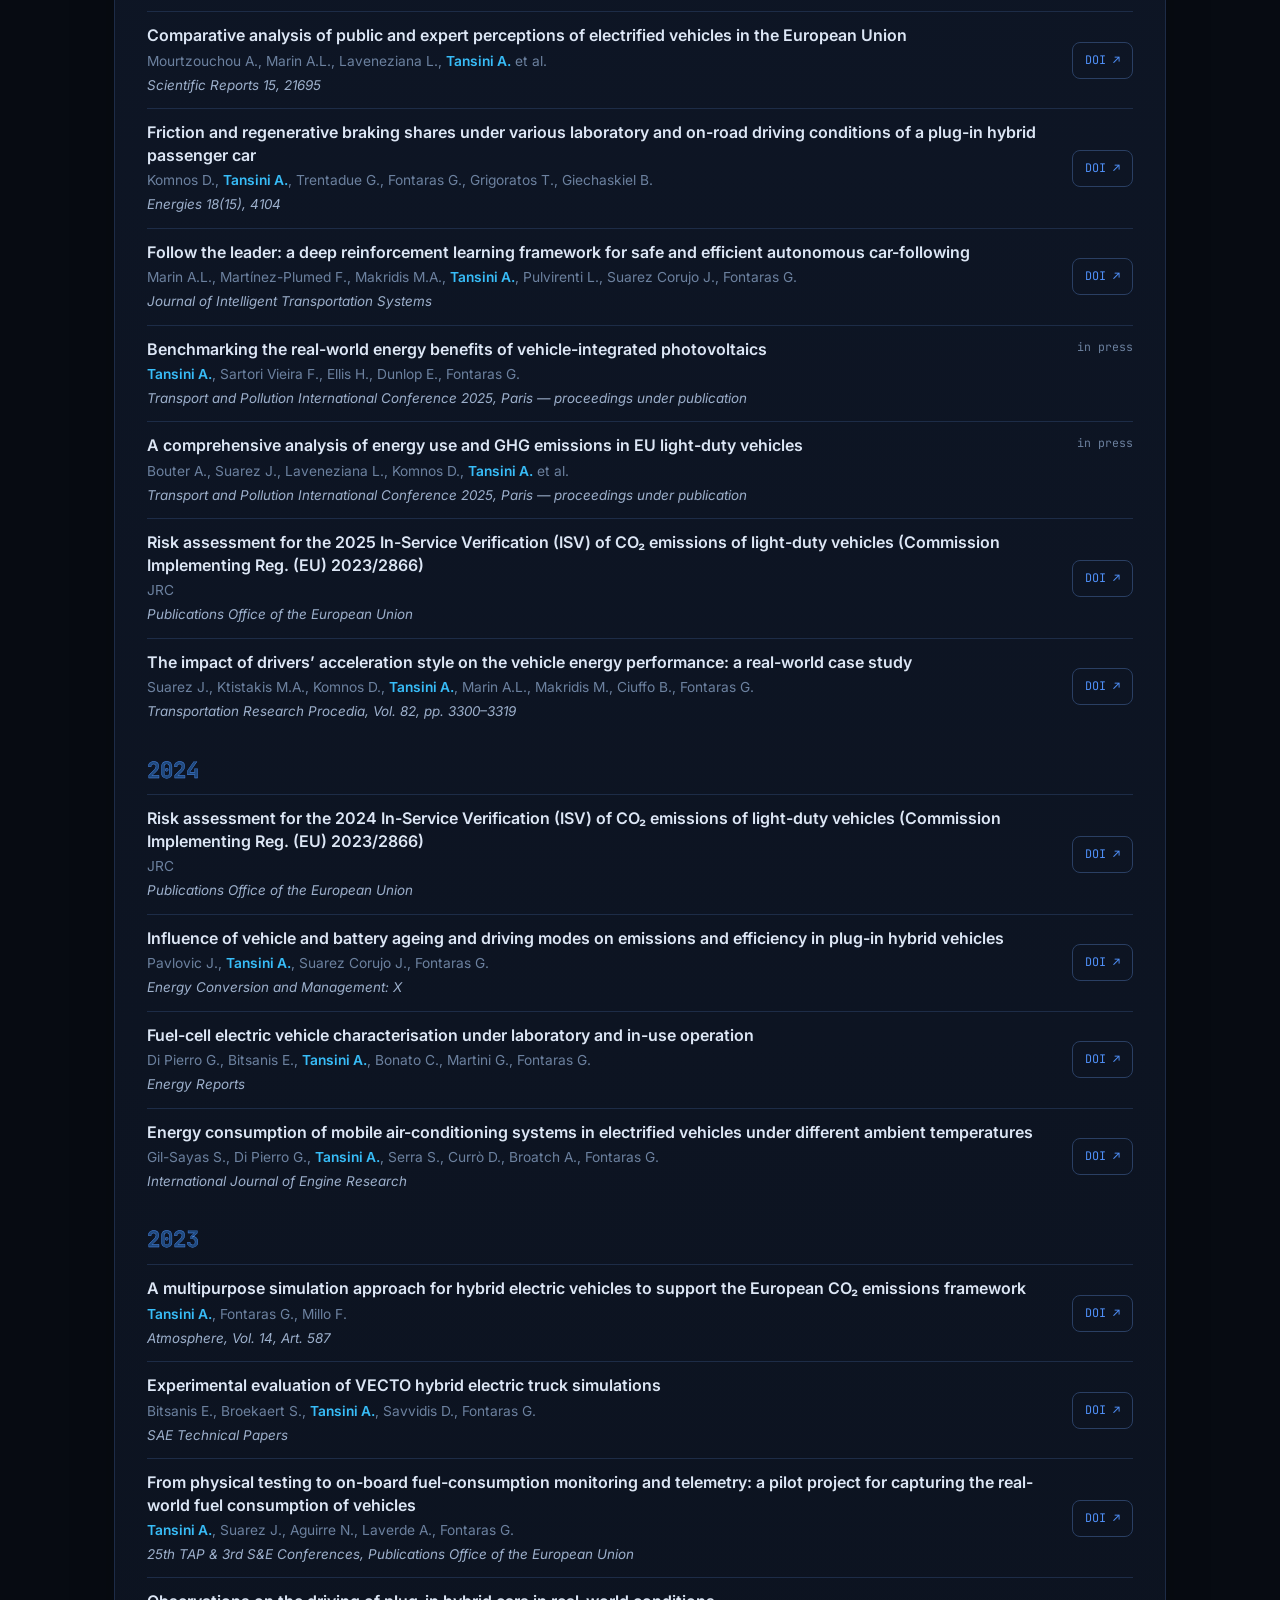
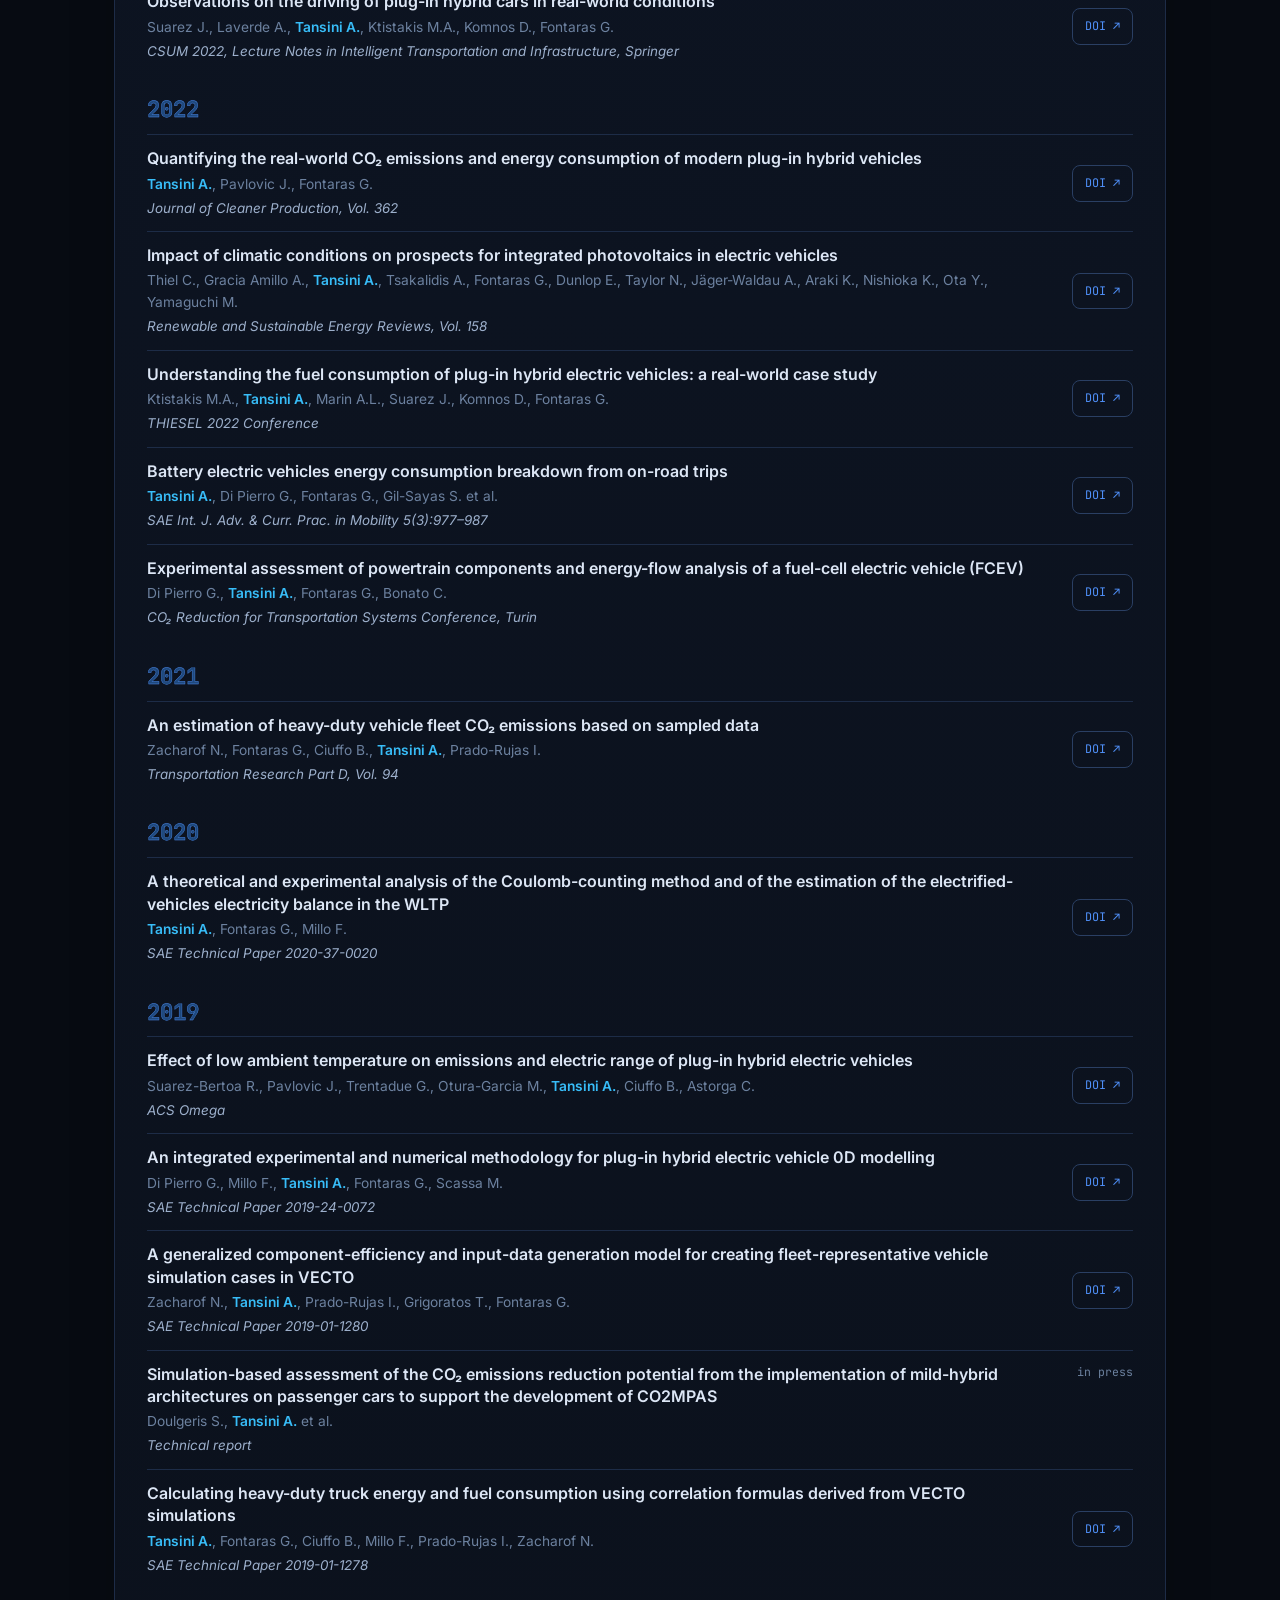
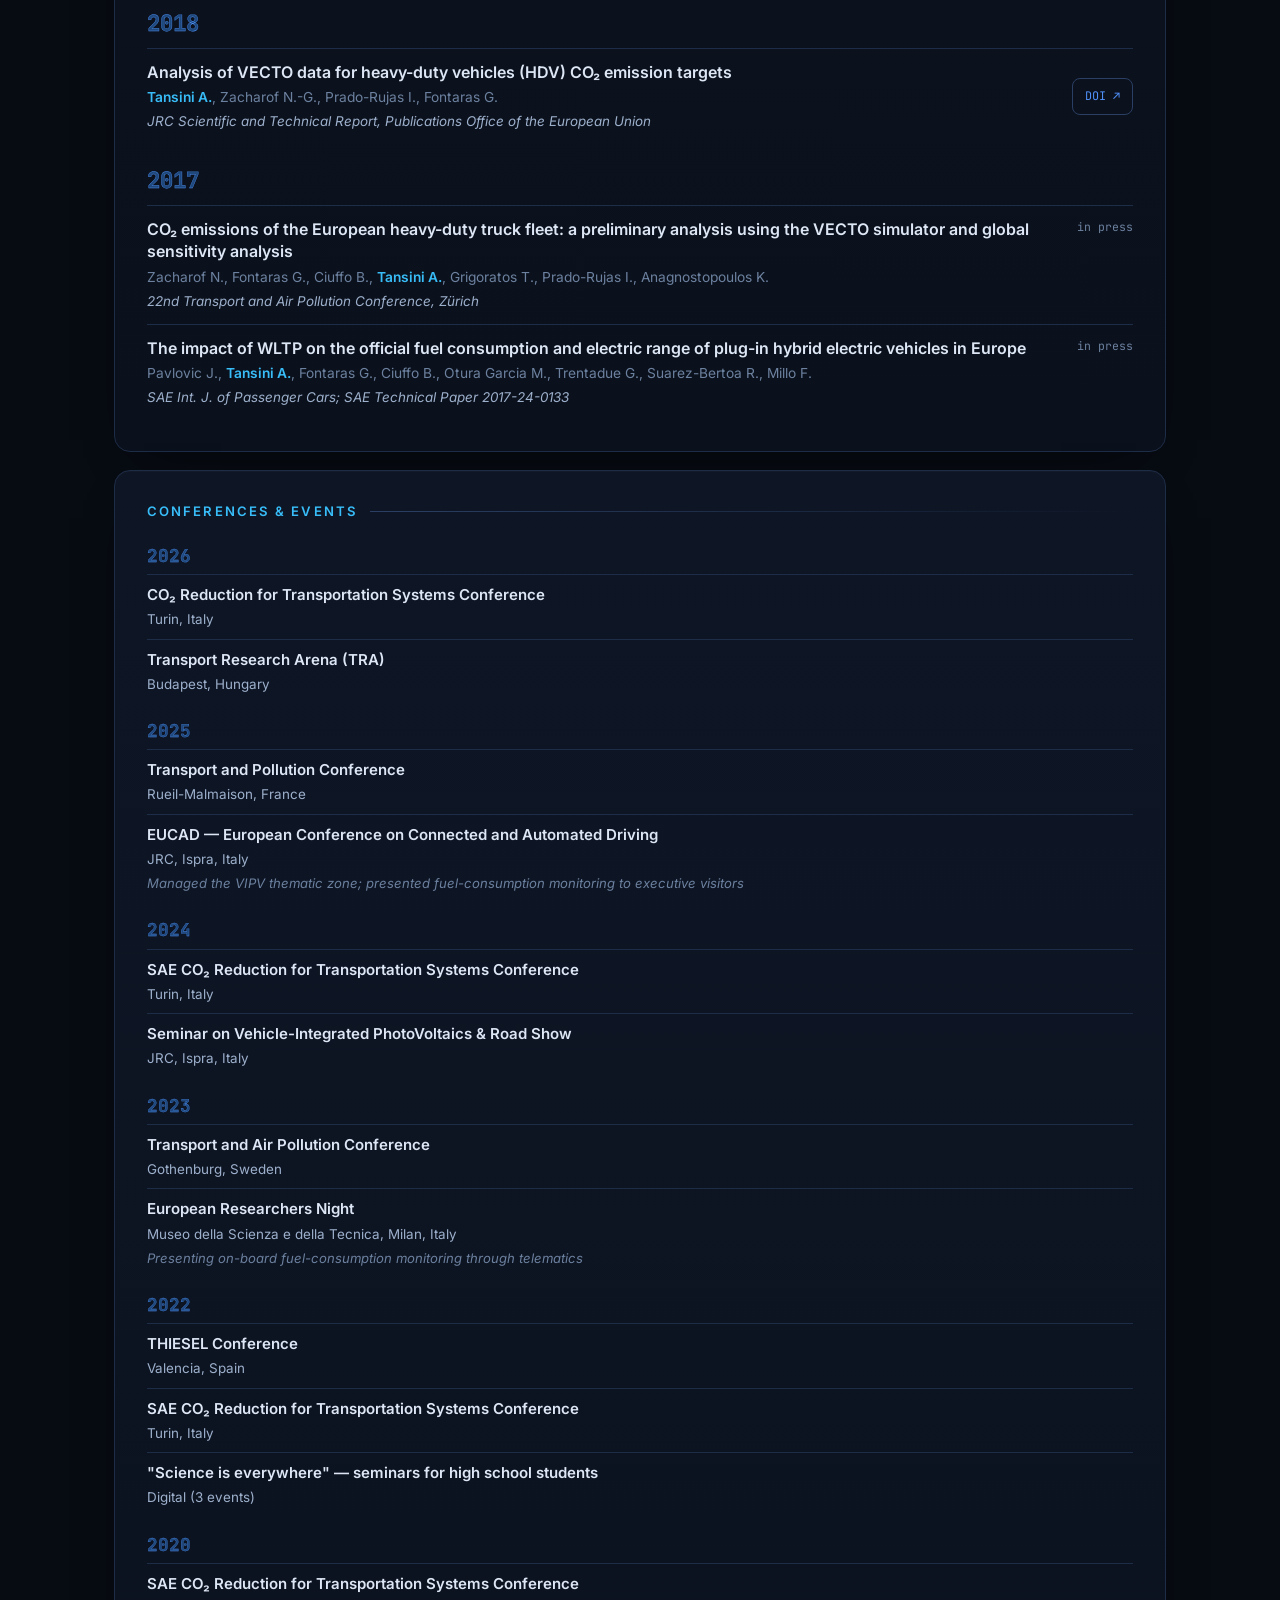
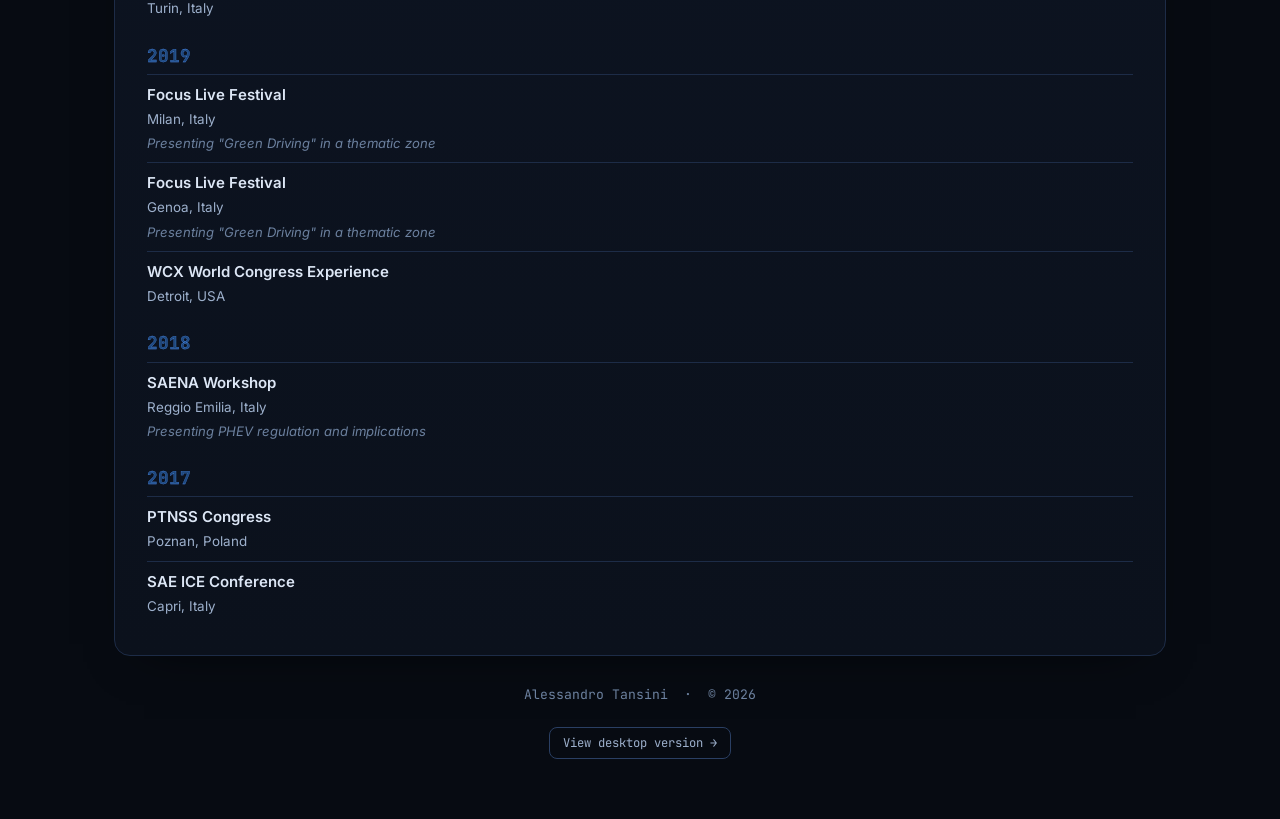
==== commit 278fa8da: "Collapsible chip groups on mobile, rename Powertrains to Technologies" ====
--- a/mobile.html
+++ b/mobile.html
@@ -9,8 +9,8 @@
   <link rel="preconnect" href="https://fonts.googleapis.com" />
   <link rel="preconnect" href="https://fonts.gstatic.com" crossorigin />
   <link href="https://fonts.googleapis.com/css2?family=Inter:wght@400;500;600;700;800&family=JetBrains+Mono:wght@400;500&display=swap" rel="stylesheet" />
-  <link rel="stylesheet" href="styles.css?v=9" />
-  <link rel="stylesheet" href="mobile.css?v=9" />
+  <link rel="stylesheet" href="styles.css?v=10" />
+  <link rel="stylesheet" href="mobile.css?v=10" />
 </head>
 <body>
   <div class="bg-grid" aria-hidden="true"></div>
@@ -46,7 +46,7 @@
     <section class="card" id="topics">
       <div class="topics-head">
         <h2 class="section-title">Expertise</h2>
-        <span class="topics-hint">tap a topic to see related publications</span>
+        <span class="topics-hint">tap a group to expand, then a topic to filter publications</span>
       </div>
       <div id="chips" class="chips"></div>
       <div id="soft-skills" class="soft-skills"></div>
@@ -109,9 +109,9 @@
     </div>
   </main>
 
-  <script src="data.js?v=9"></script>
-  <script src="graph-alt-data.js?v=9"></script>
-  <script src="main.js?v=9"></script>
-  <script src="mobile.js?v=9"></script>
+  <script src="data.js?v=10"></script>
+  <script src="graph-alt-data.js?v=10"></script>
+  <script src="main.js?v=10"></script>
+  <script src="mobile.js?v=10"></script>
 </body>
 </html>
--- a/mobile.css
+++ b/mobile.css
@@ -22,9 +22,57 @@
 }
 .chips {
   display: flex;
+  flex-direction: column;
+  gap: 6px;
+}
+.chip-header {
+  --c: #5b8def;
+  display: flex;
+  align-items: center;
+  gap: 8px;
+  width: 100%;
+  font-family: "Inter", sans-serif;
+  font-weight: 700;
+  font-size: 0.88rem;
+  color: var(--text);
+  background: color-mix(in srgb, var(--c) 10%, transparent);
+  border: 1px solid color-mix(in srgb, var(--c) 35%, var(--border));
+  border-radius: 12px;
+  padding: 11px 16px;
+  cursor: pointer;
+  -webkit-tap-highlight-color: transparent;
+  transition: background 0.15s ease, border-color 0.15s ease;
+}
+.chip-header::before {
+  content: "";
+  width: 8px; height: 8px;
+  border-radius: 50%;
+  background: var(--c);
+  box-shadow: 0 0 8px var(--c);
+  flex-shrink: 0;
+}
+.chip-chevron {
+  margin-left: auto;
+  font-size: 0.8rem;
+  color: var(--text-mute);
+  transition: transform 0.2s ease;
+}
+.chip-group.open .chip-chevron { transform: rotate(90deg); }
+.chip-group.open .chip-header {
+  border-color: var(--c);
+  background: color-mix(in srgb, var(--c) 18%, transparent);
+  border-radius: 12px 12px 0 0;
+}
+.chip-body {
+  display: none;
   flex-wrap: wrap;
   gap: 8px;
+  padding: 10px 12px 12px;
+  border: 1px solid color-mix(in srgb, var(--c) 35%, var(--border));
+  border-top: none;
+  border-radius: 0 0 12px 12px;
 }
+.chip-group.open .chip-body { display: flex; }
 .chip {
   --c: #5b8def;
   font-family: "Inter", sans-serif;
@@ -62,6 +110,9 @@
 @supports not (color: color-mix(in srgb, red, blue)) {
   .chip { background: rgba(79,143,247,0.12); border-color: var(--border-2); }
   .chip.active { background: rgba(79,143,247,0.26); border-color: var(--accent); }
+  .chip-header { background: rgba(79,143,247,0.08); border-color: var(--border-2); }
+  .chip-group.open .chip-header { background: rgba(79,143,247,0.16); border-color: var(--accent); }
+  .chip-body { border-color: var(--border-2); }
 }
 
 /* ---------- Desktop-version link ---------- */
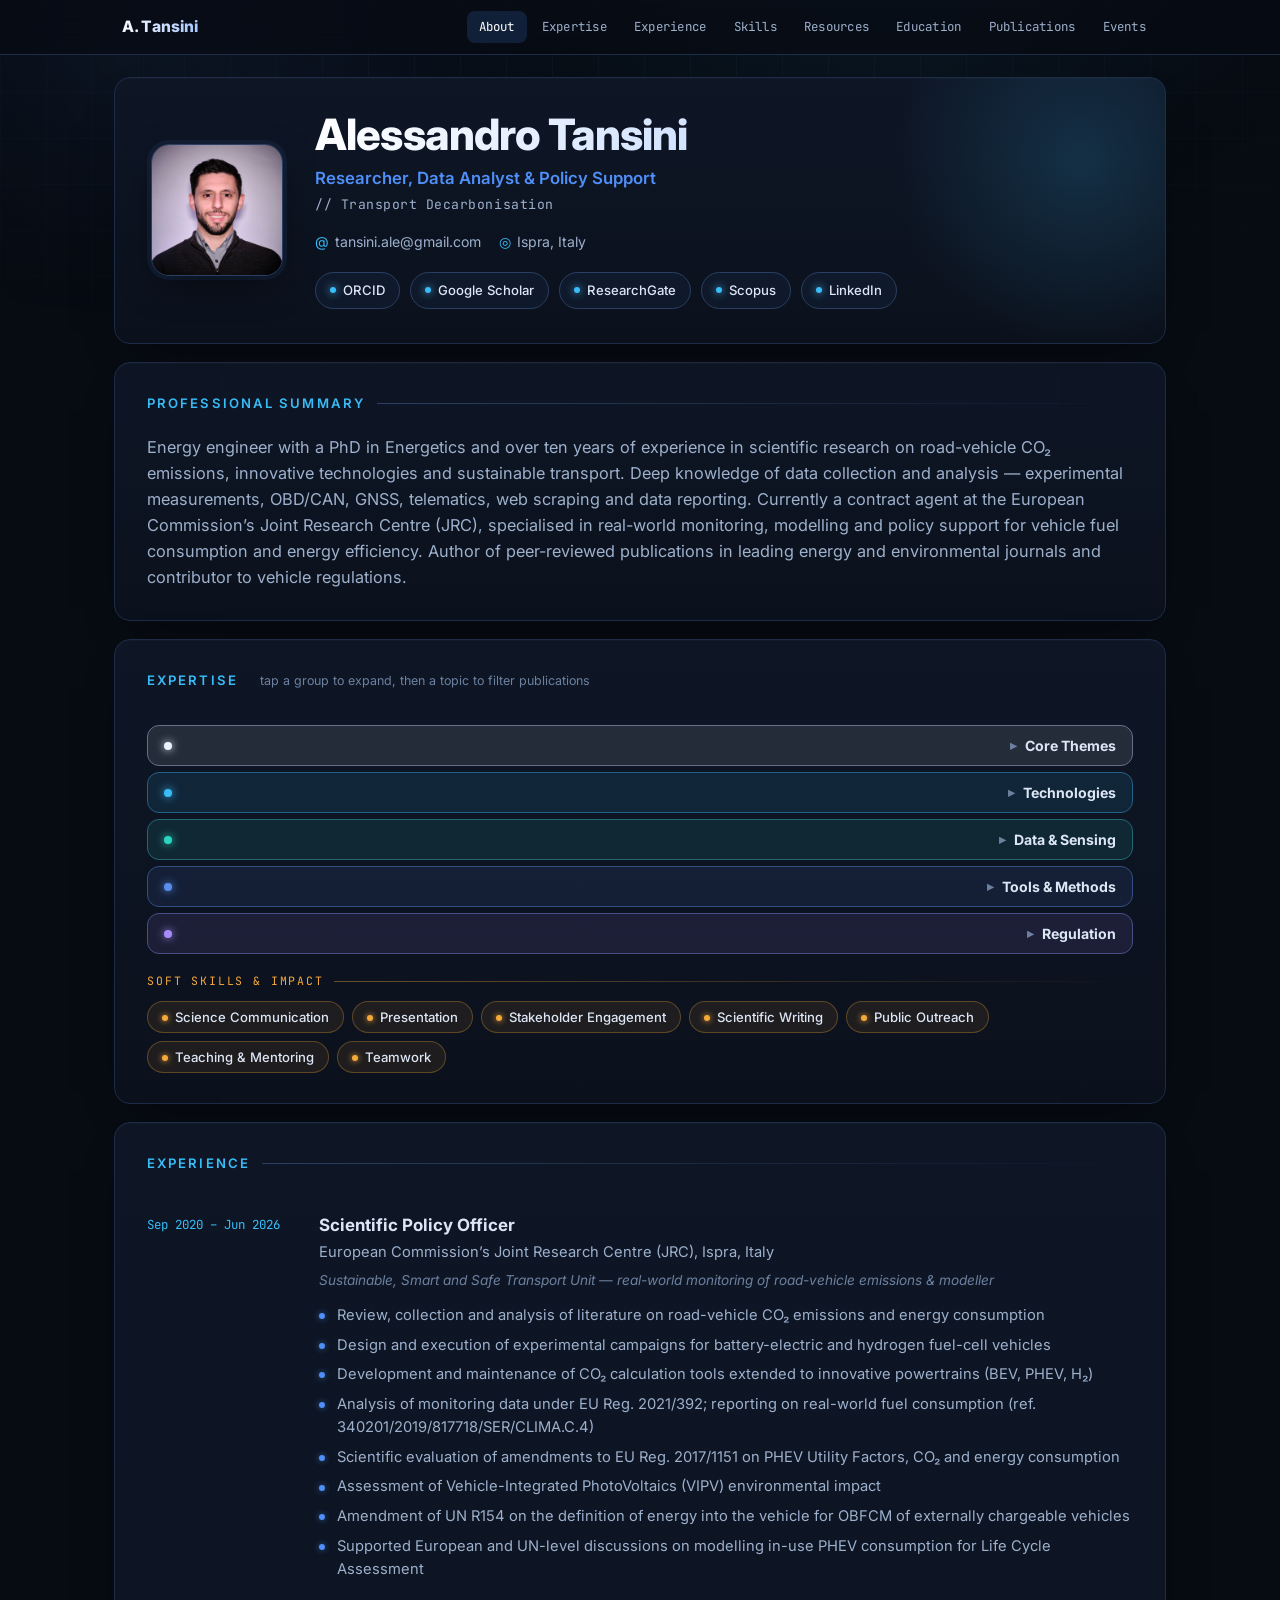
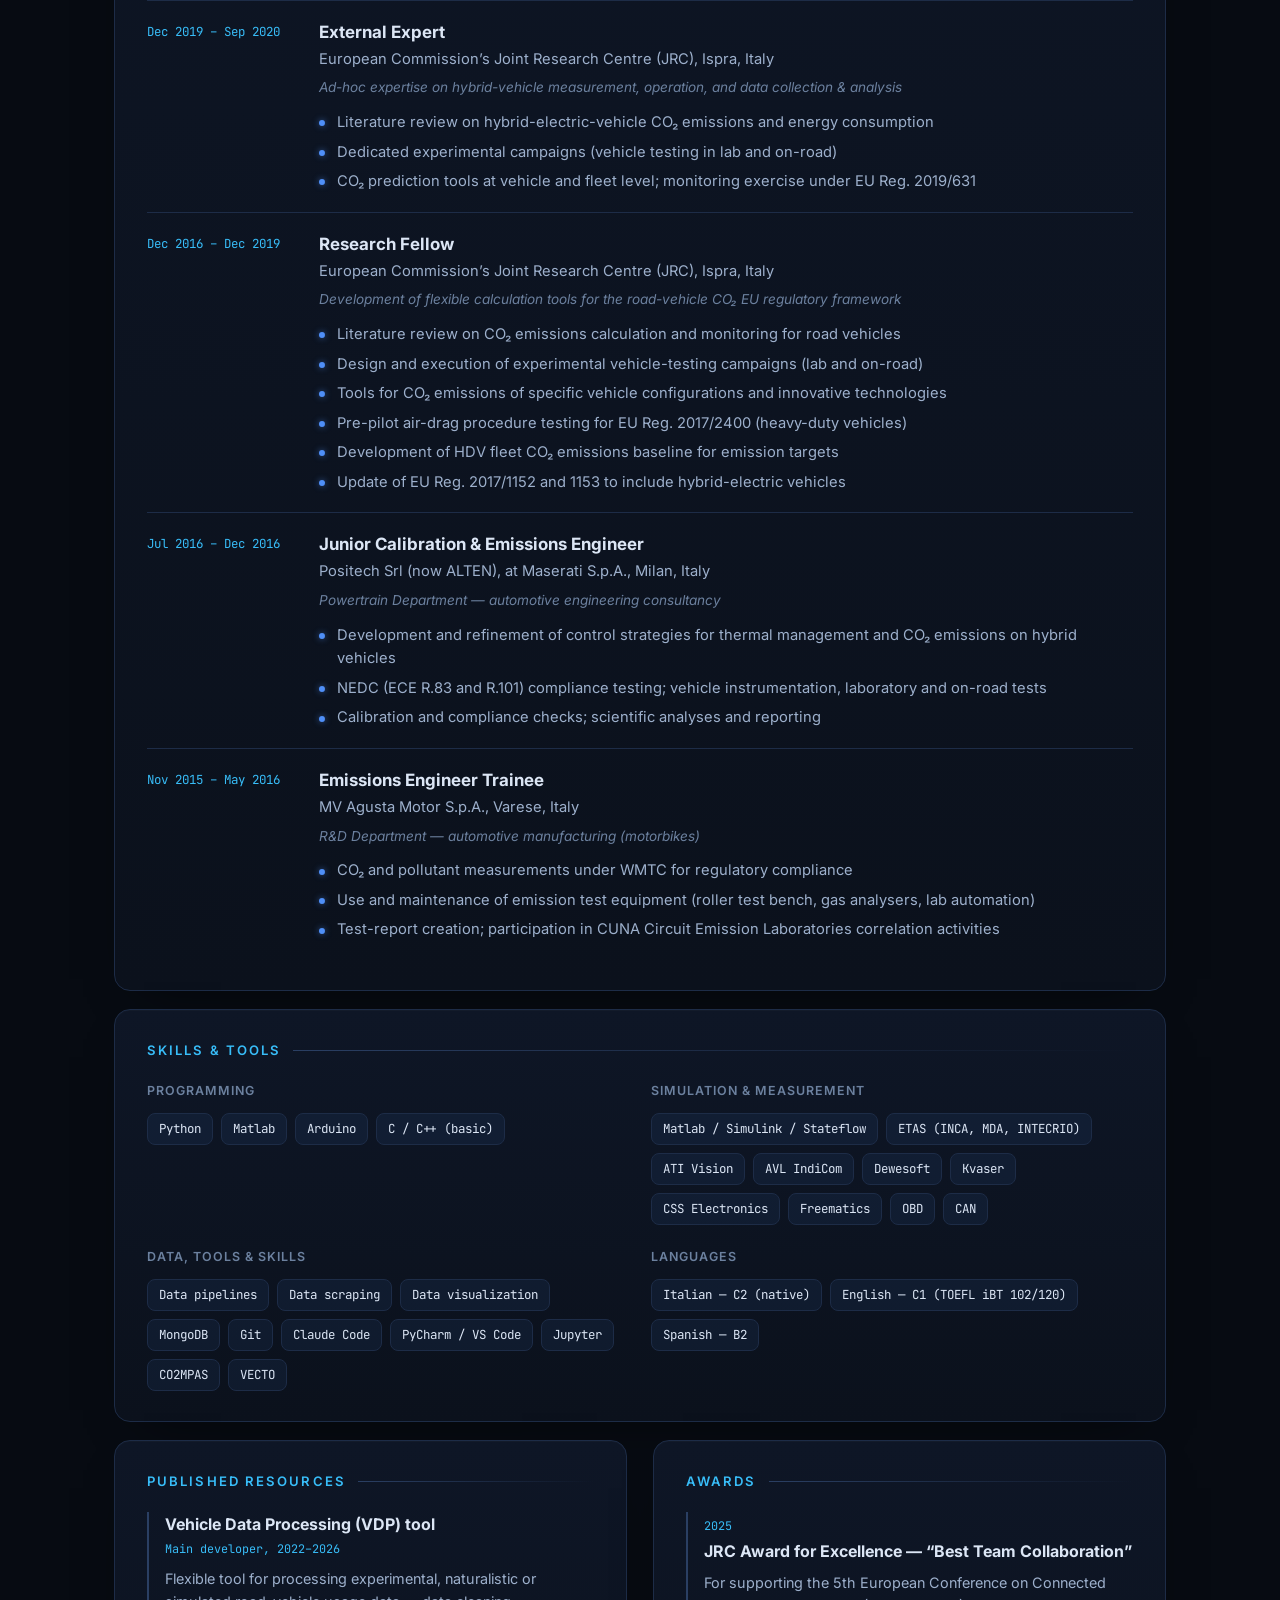
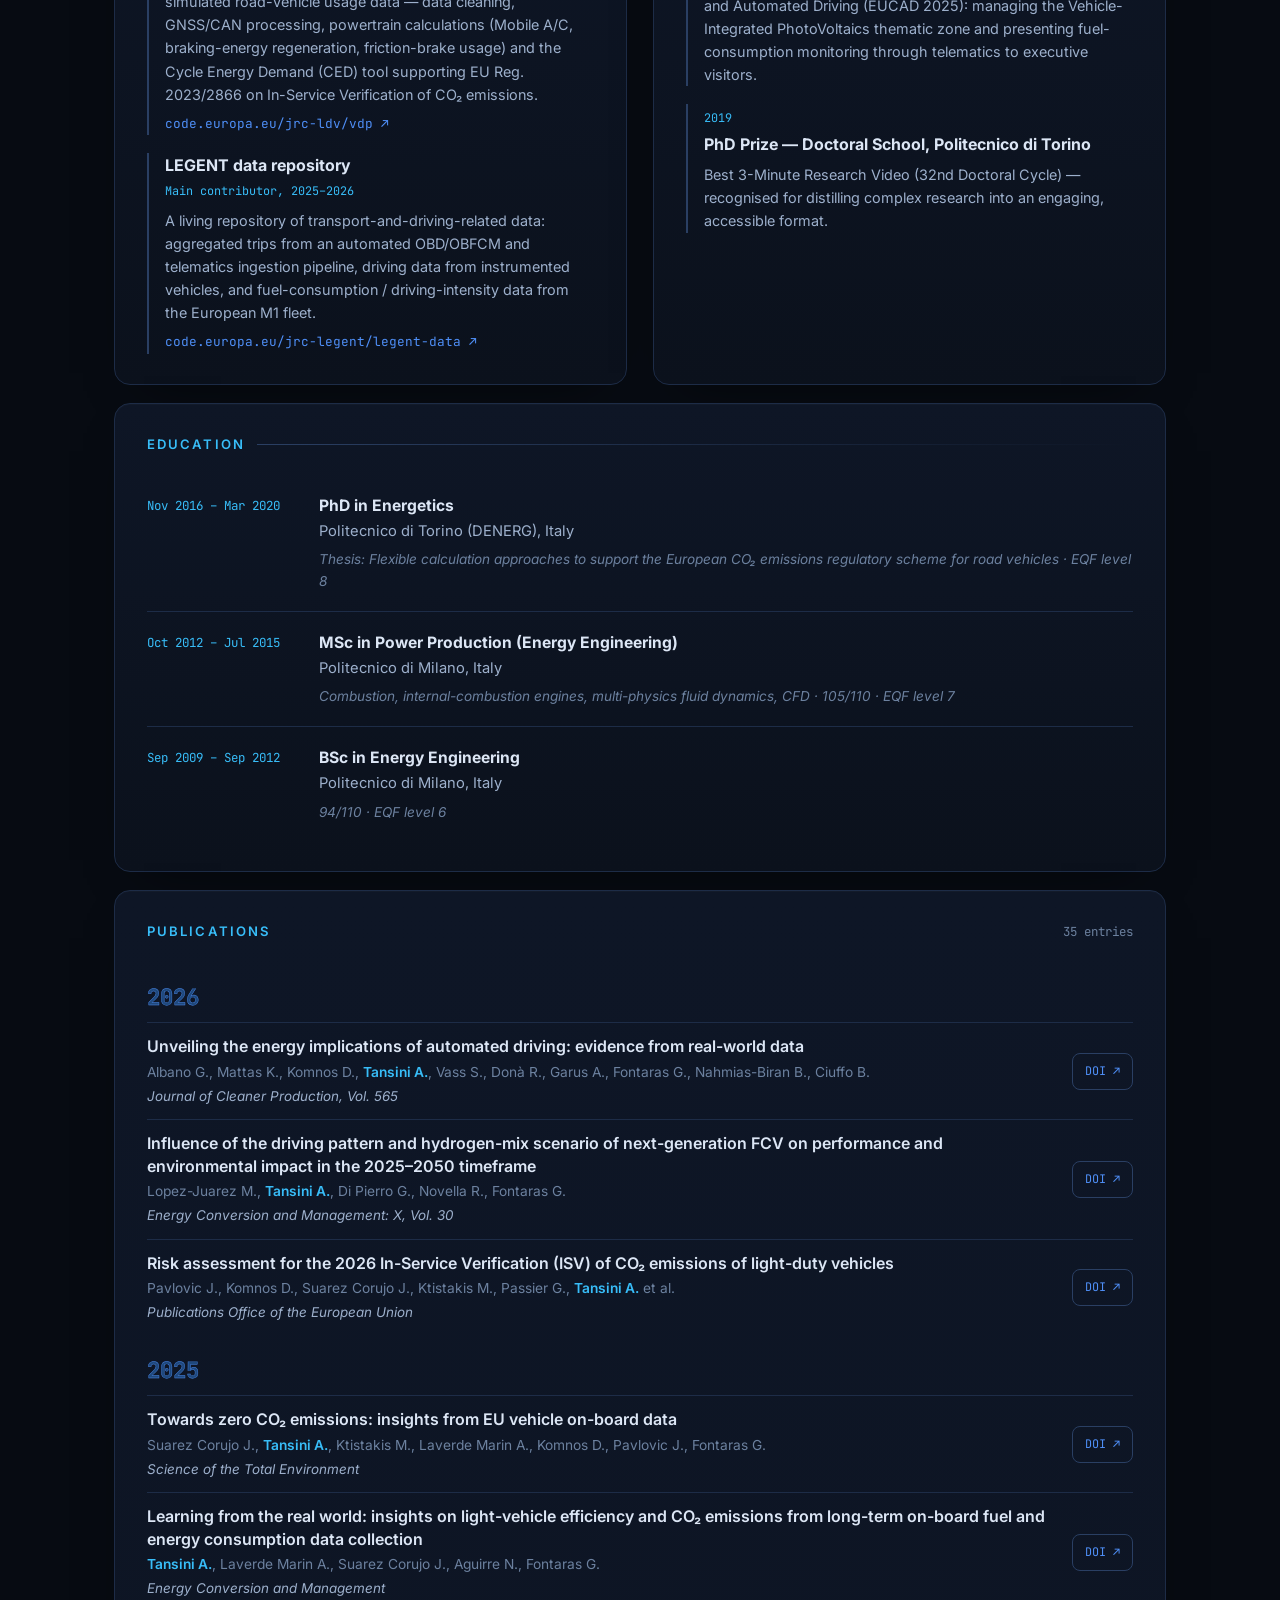
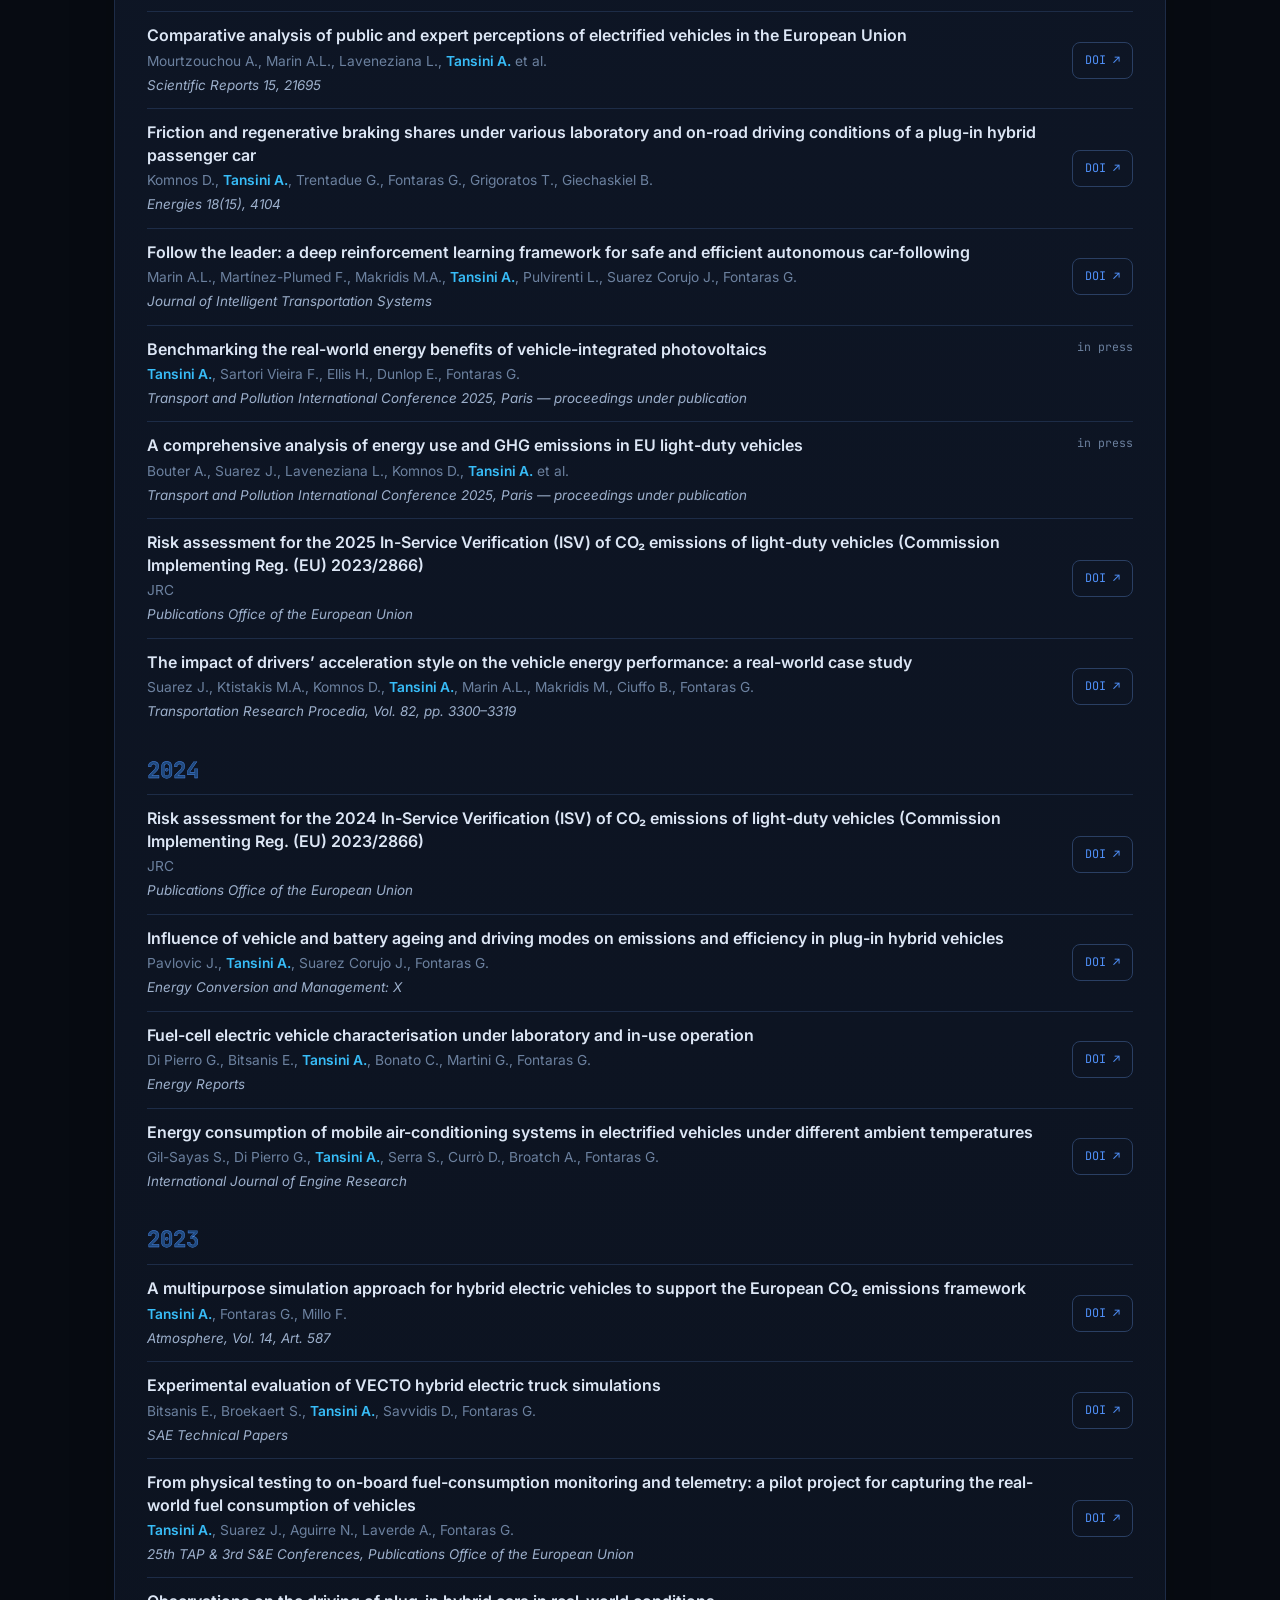
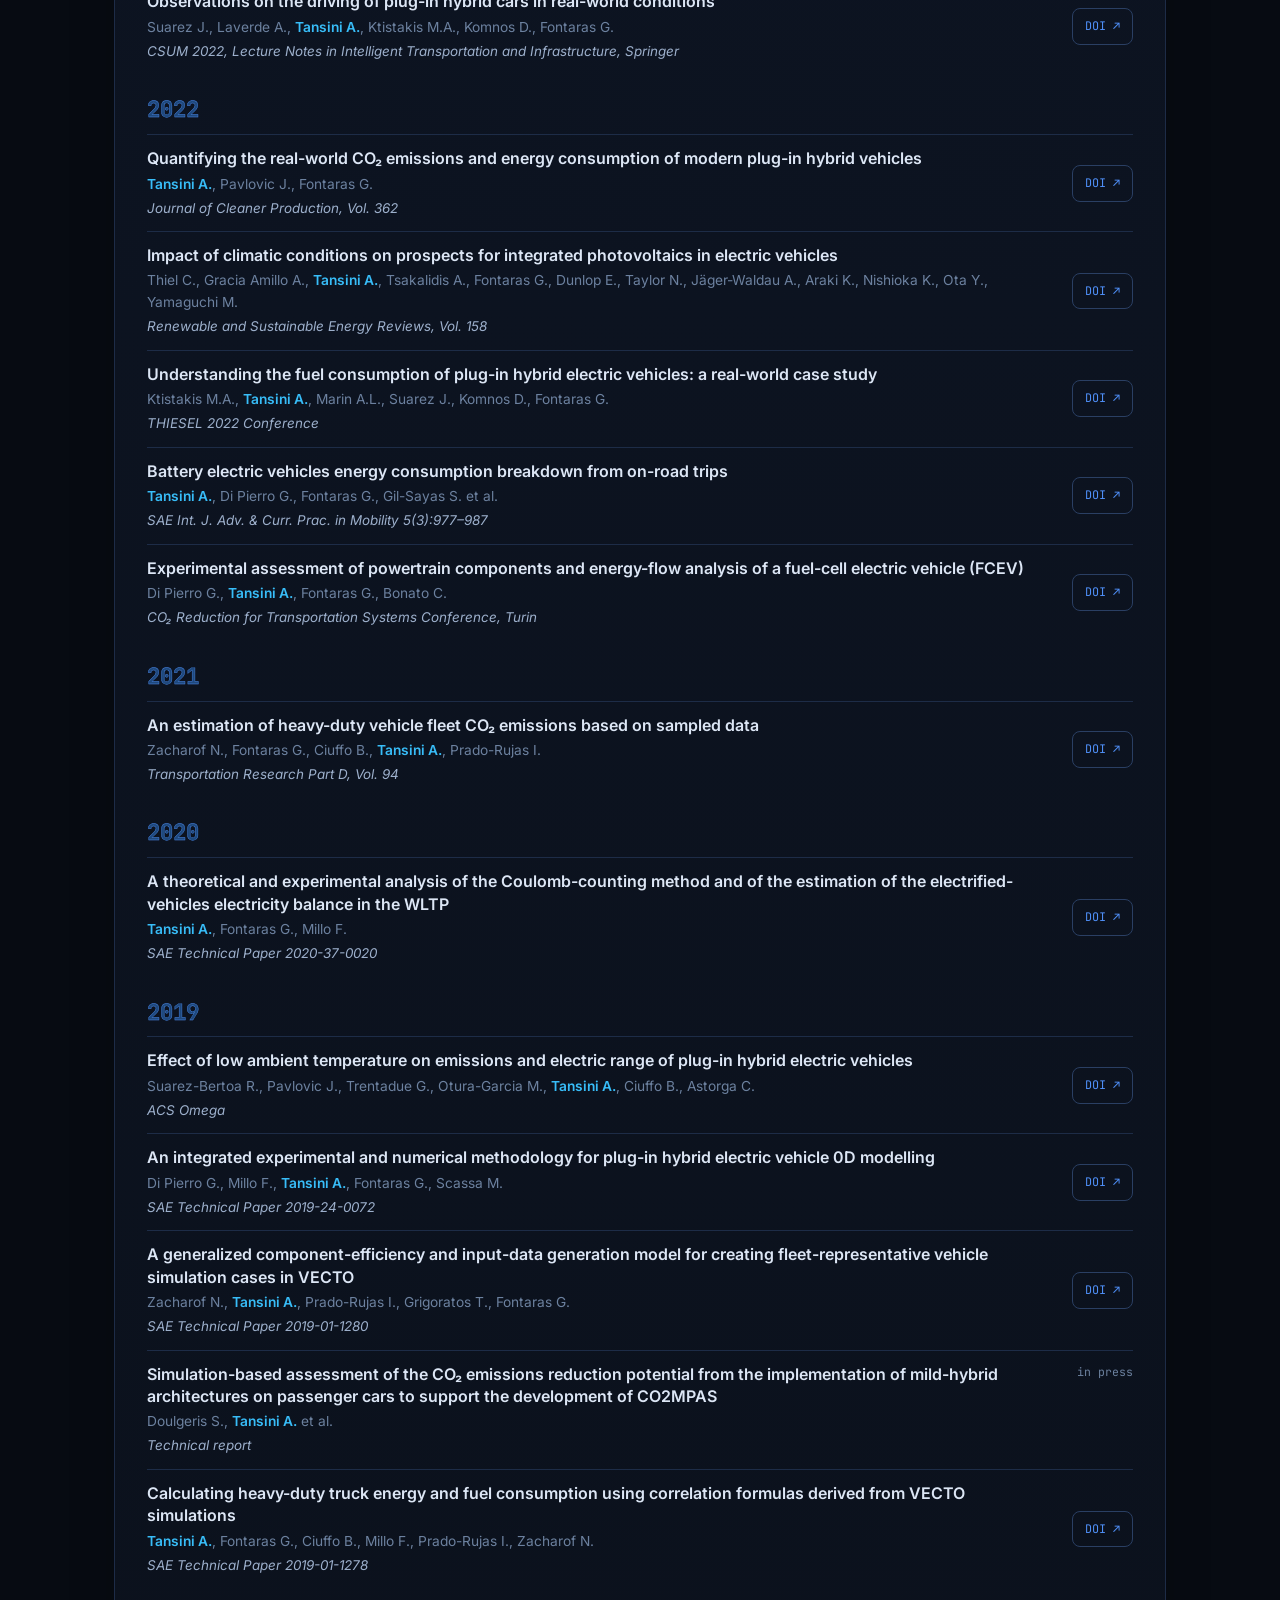
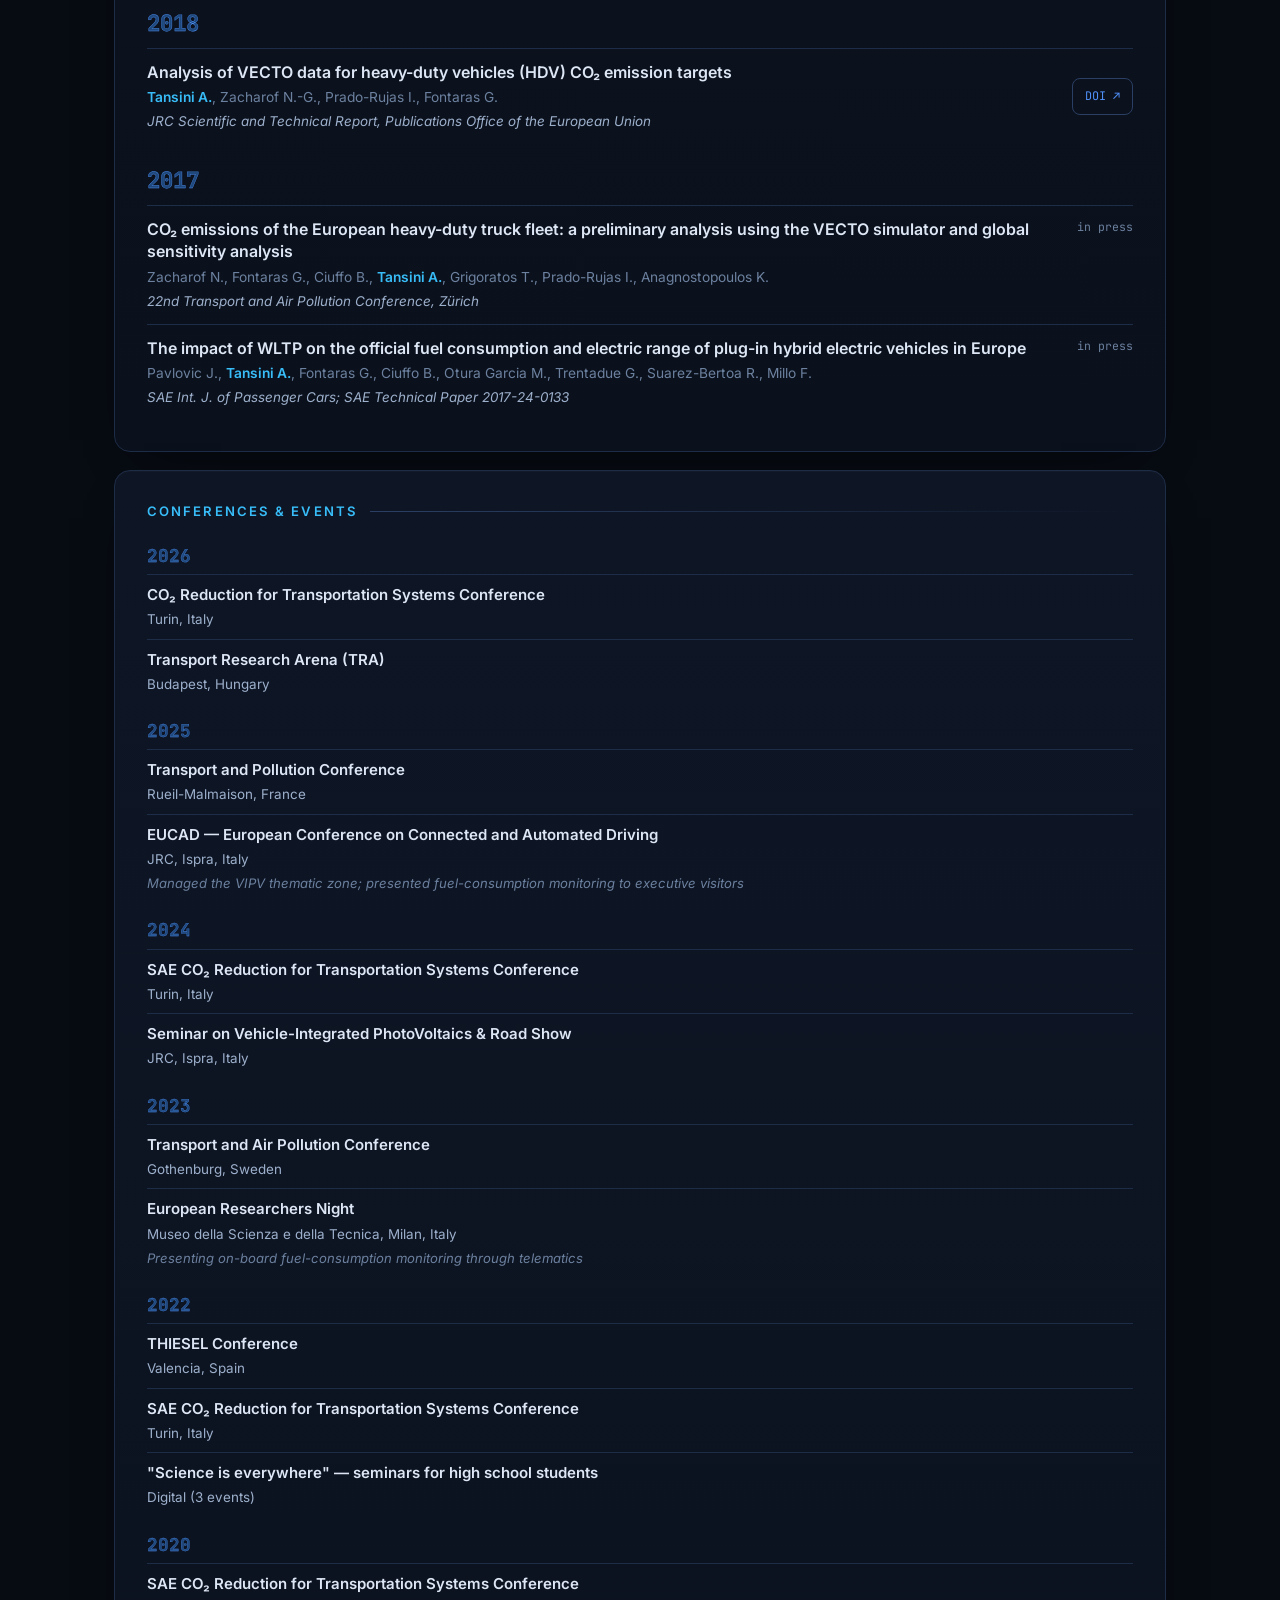
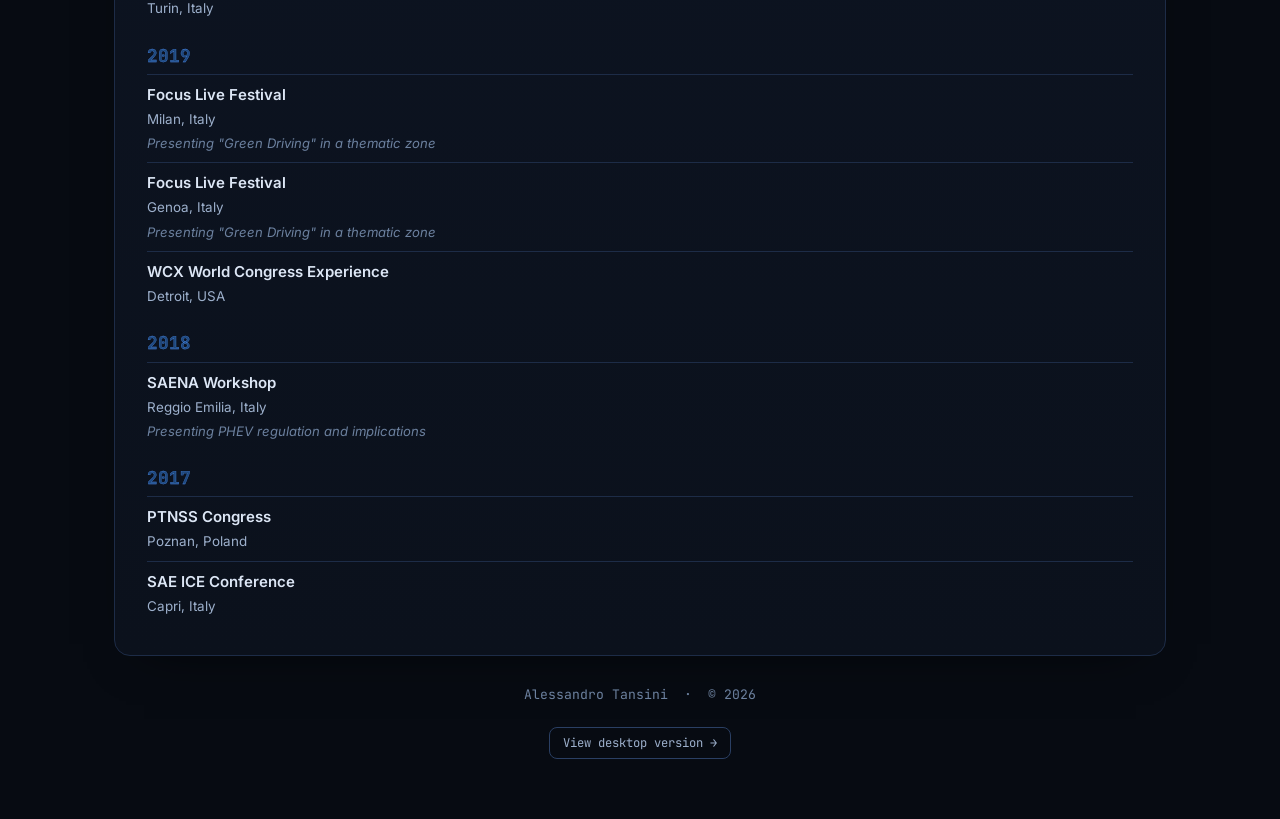
==== commit 6aecd846: "Remove Multilingual from soft skills" ====
--- a/mobile.html
+++ b/mobile.html
@@ -9,8 +9,8 @@
   <link rel="preconnect" href="https://fonts.googleapis.com" />
   <link rel="preconnect" href="https://fonts.gstatic.com" crossorigin />
   <link href="https://fonts.googleapis.com/css2?family=Inter:wght@400;500;600;700;800&family=JetBrains+Mono:wght@400;500&display=swap" rel="stylesheet" />
-  <link rel="stylesheet" href="styles.css?v=10" />
-  <link rel="stylesheet" href="mobile.css?v=10" />
+  <link rel="stylesheet" href="styles.css?v=11" />
+  <link rel="stylesheet" href="mobile.css?v=11" />
 </head>
 <body>
   <div class="bg-grid" aria-hidden="true"></div>
@@ -109,9 +109,9 @@
     </div>
   </main>
 
-  <script src="data.js?v=10"></script>
-  <script src="graph-alt-data.js?v=10"></script>
-  <script src="main.js?v=10"></script>
-  <script src="mobile.js?v=10"></script>
+  <script src="data.js?v=11"></script>
+  <script src="graph-alt-data.js?v=11"></script>
+  <script src="main.js?v=11"></script>
+  <script src="mobile.js?v=11"></script>
 </body>
 </html>
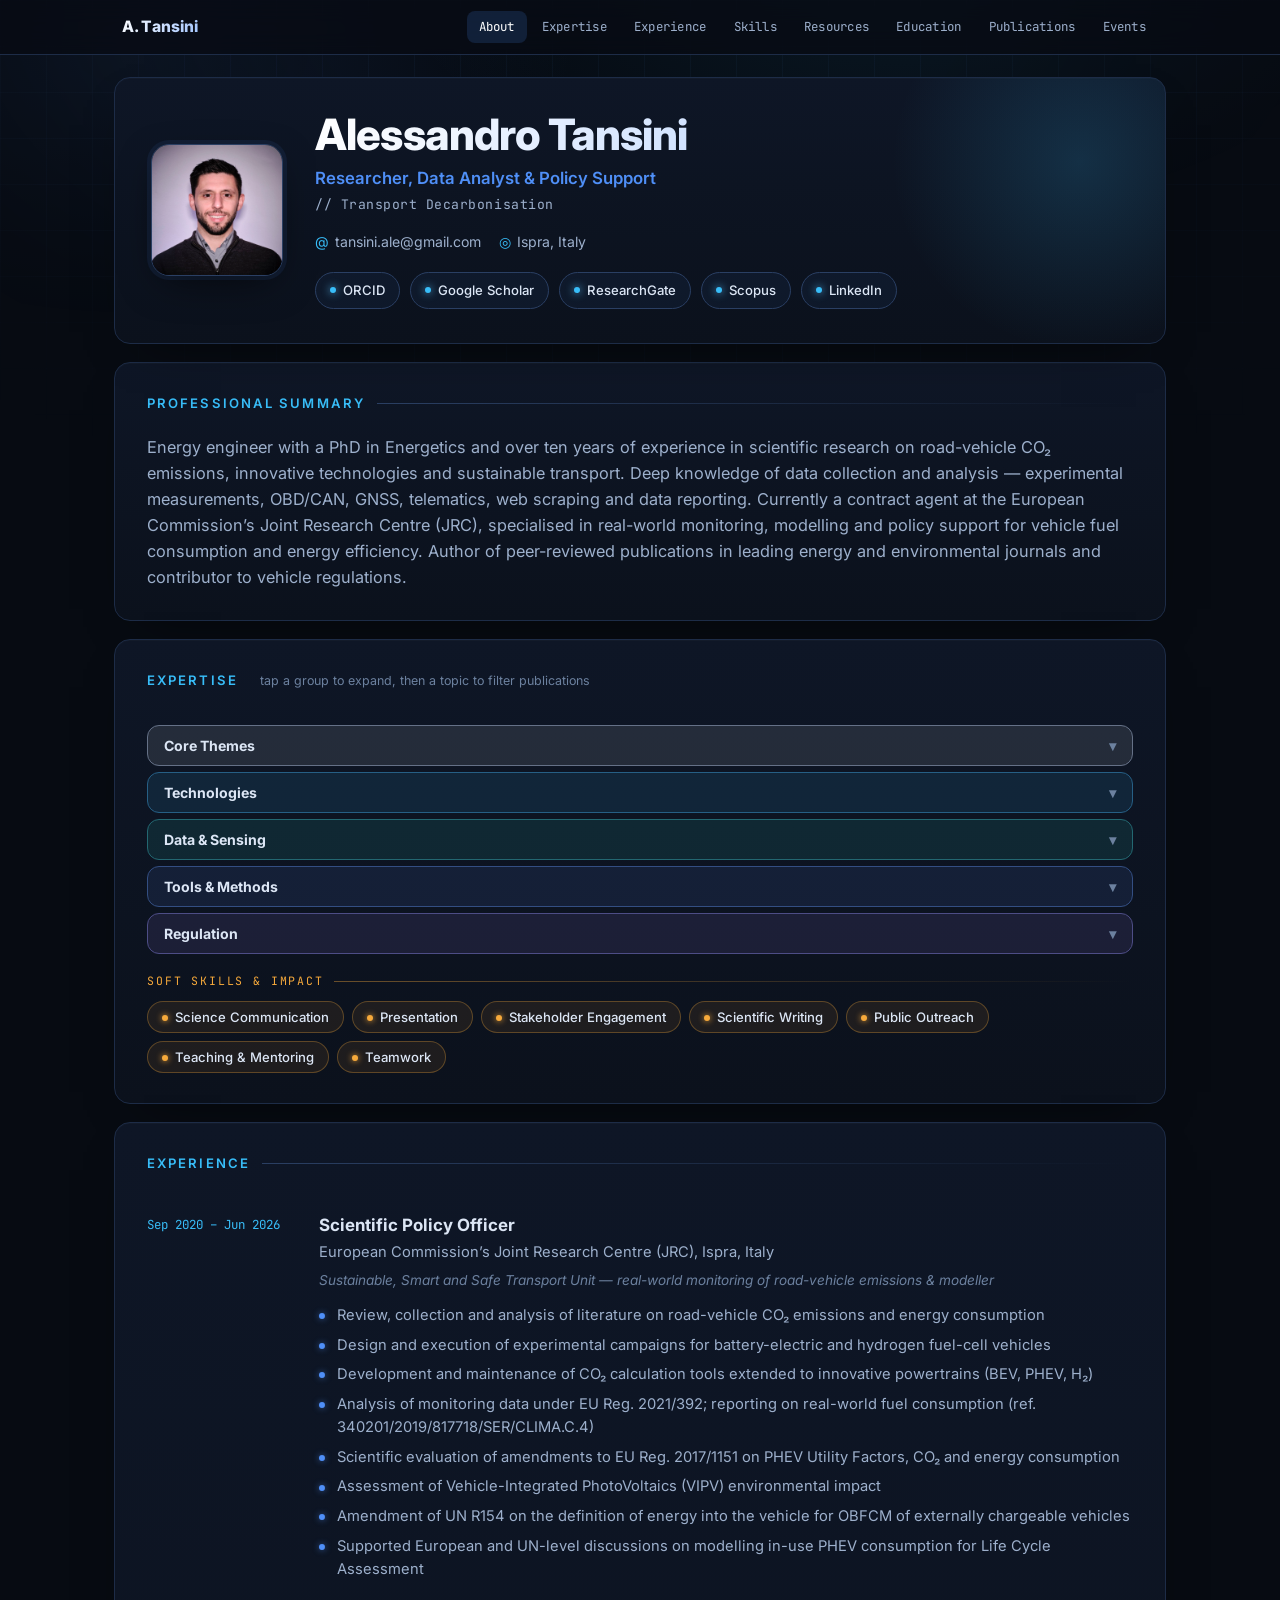
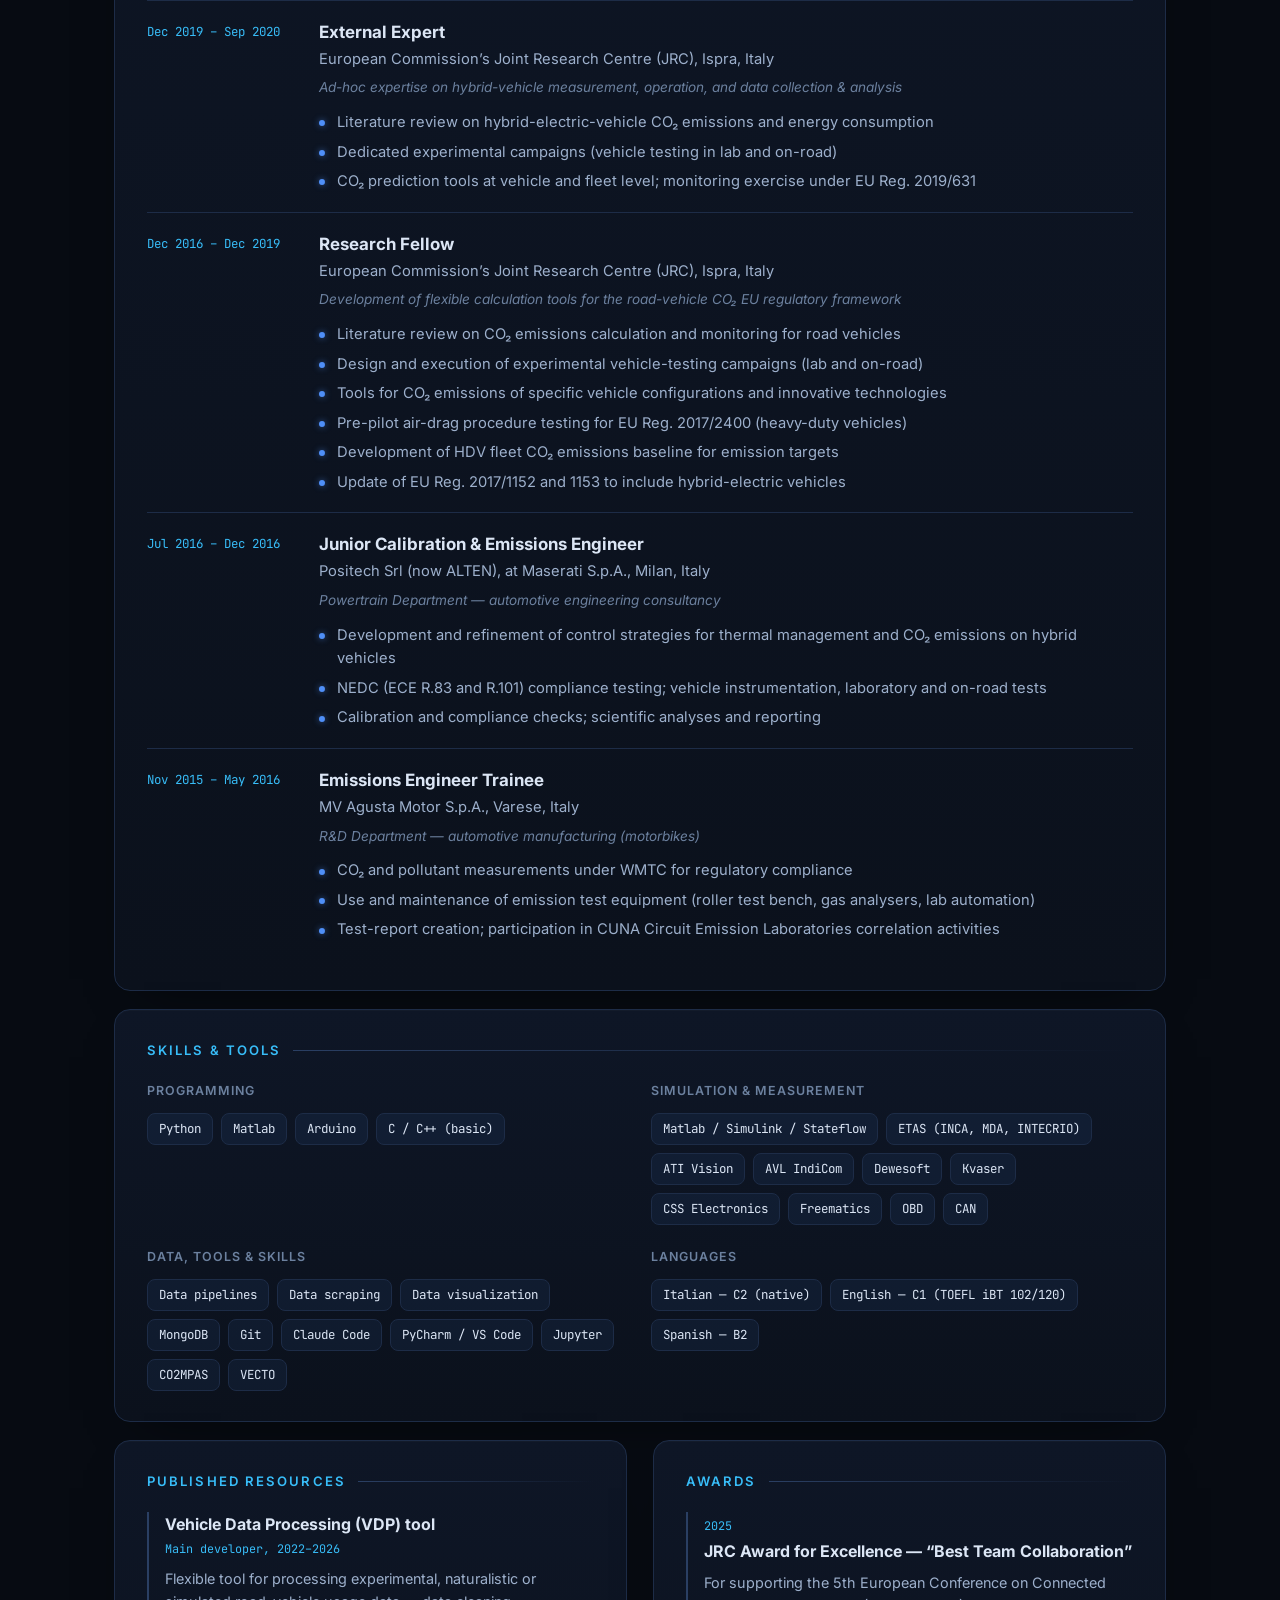
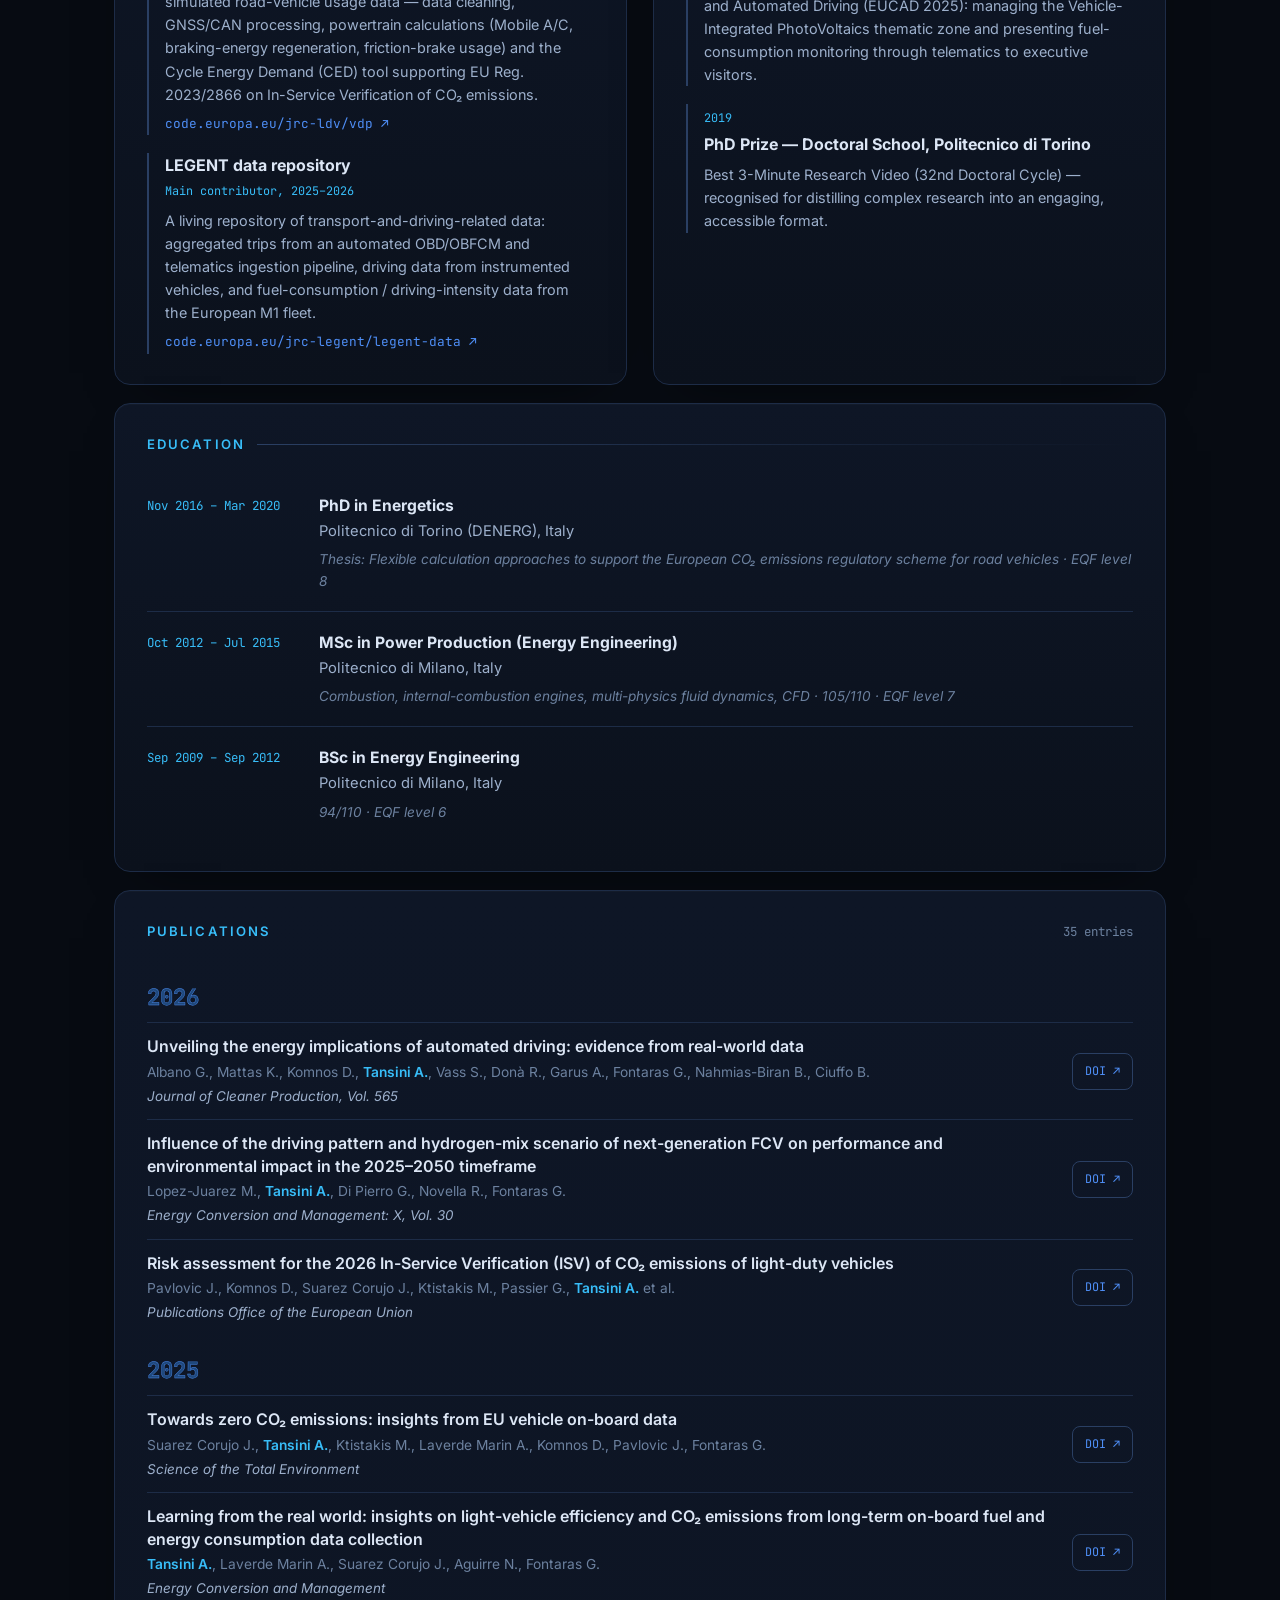
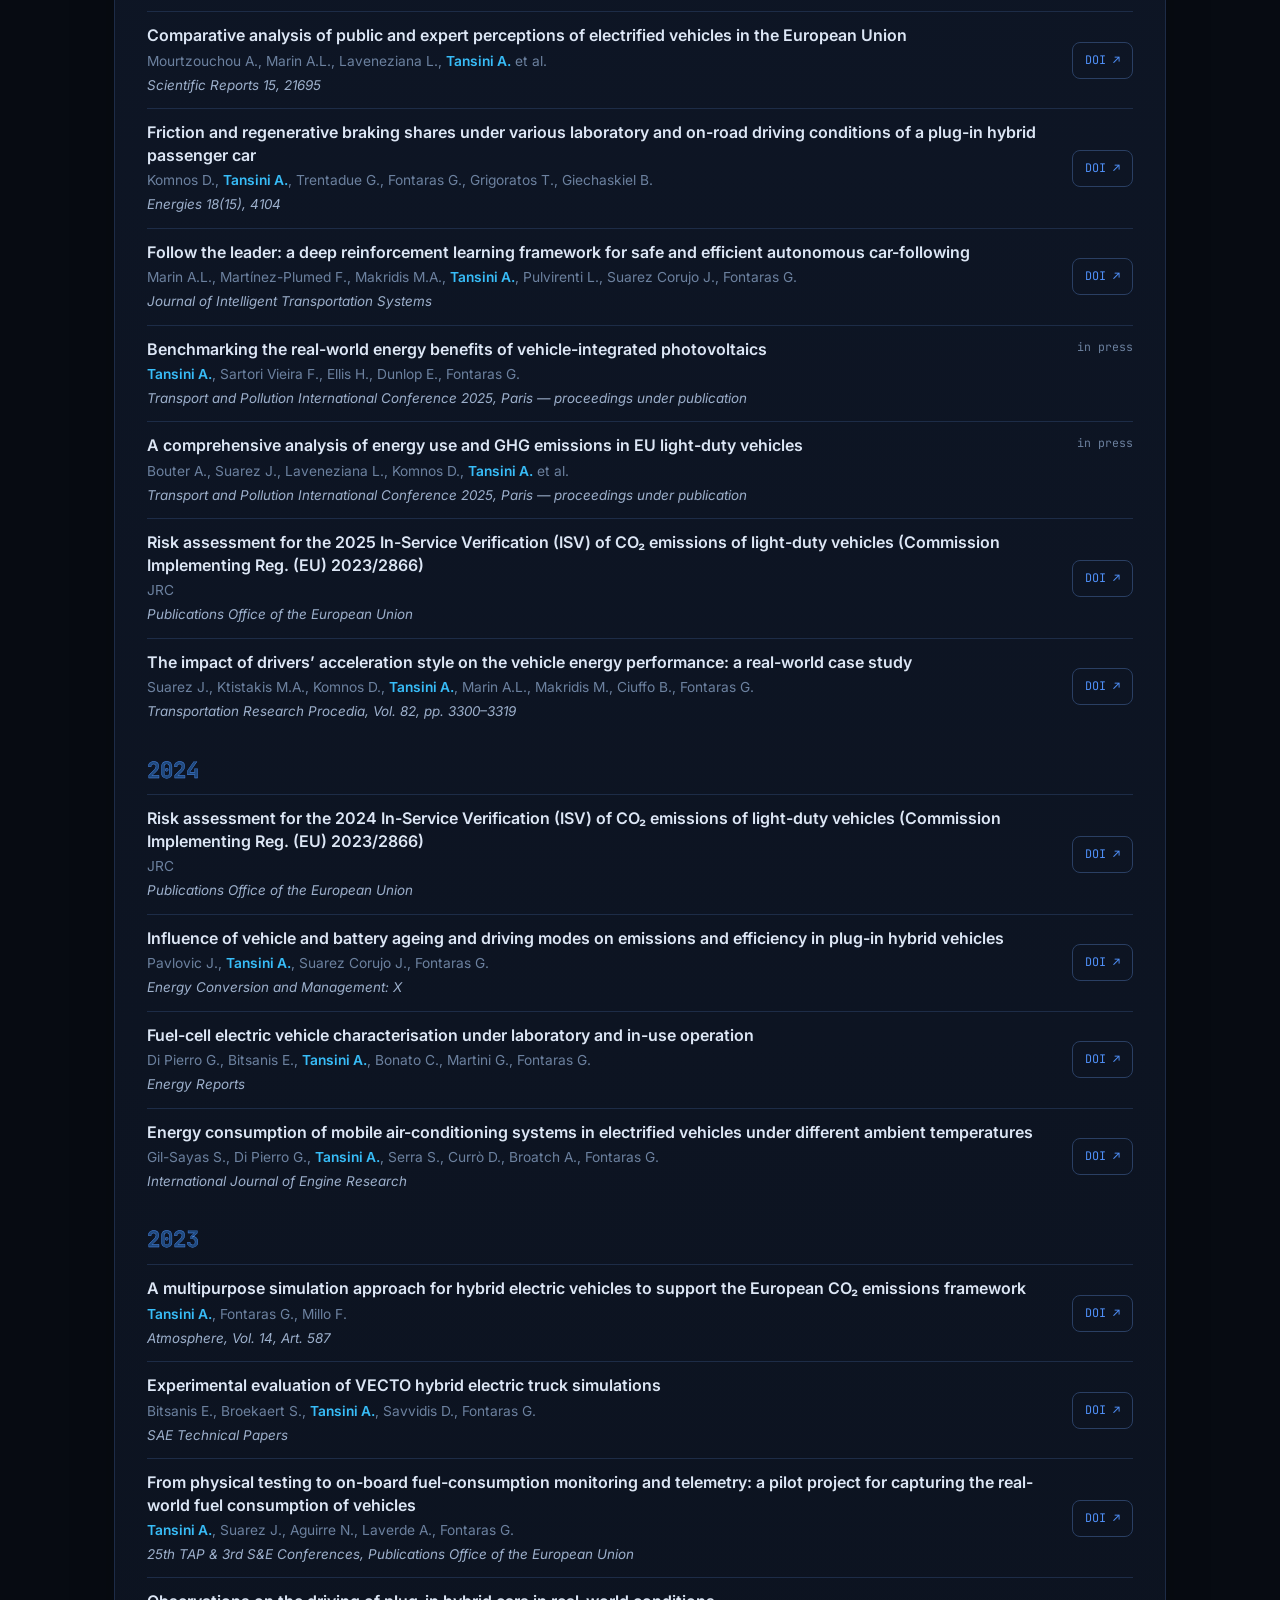
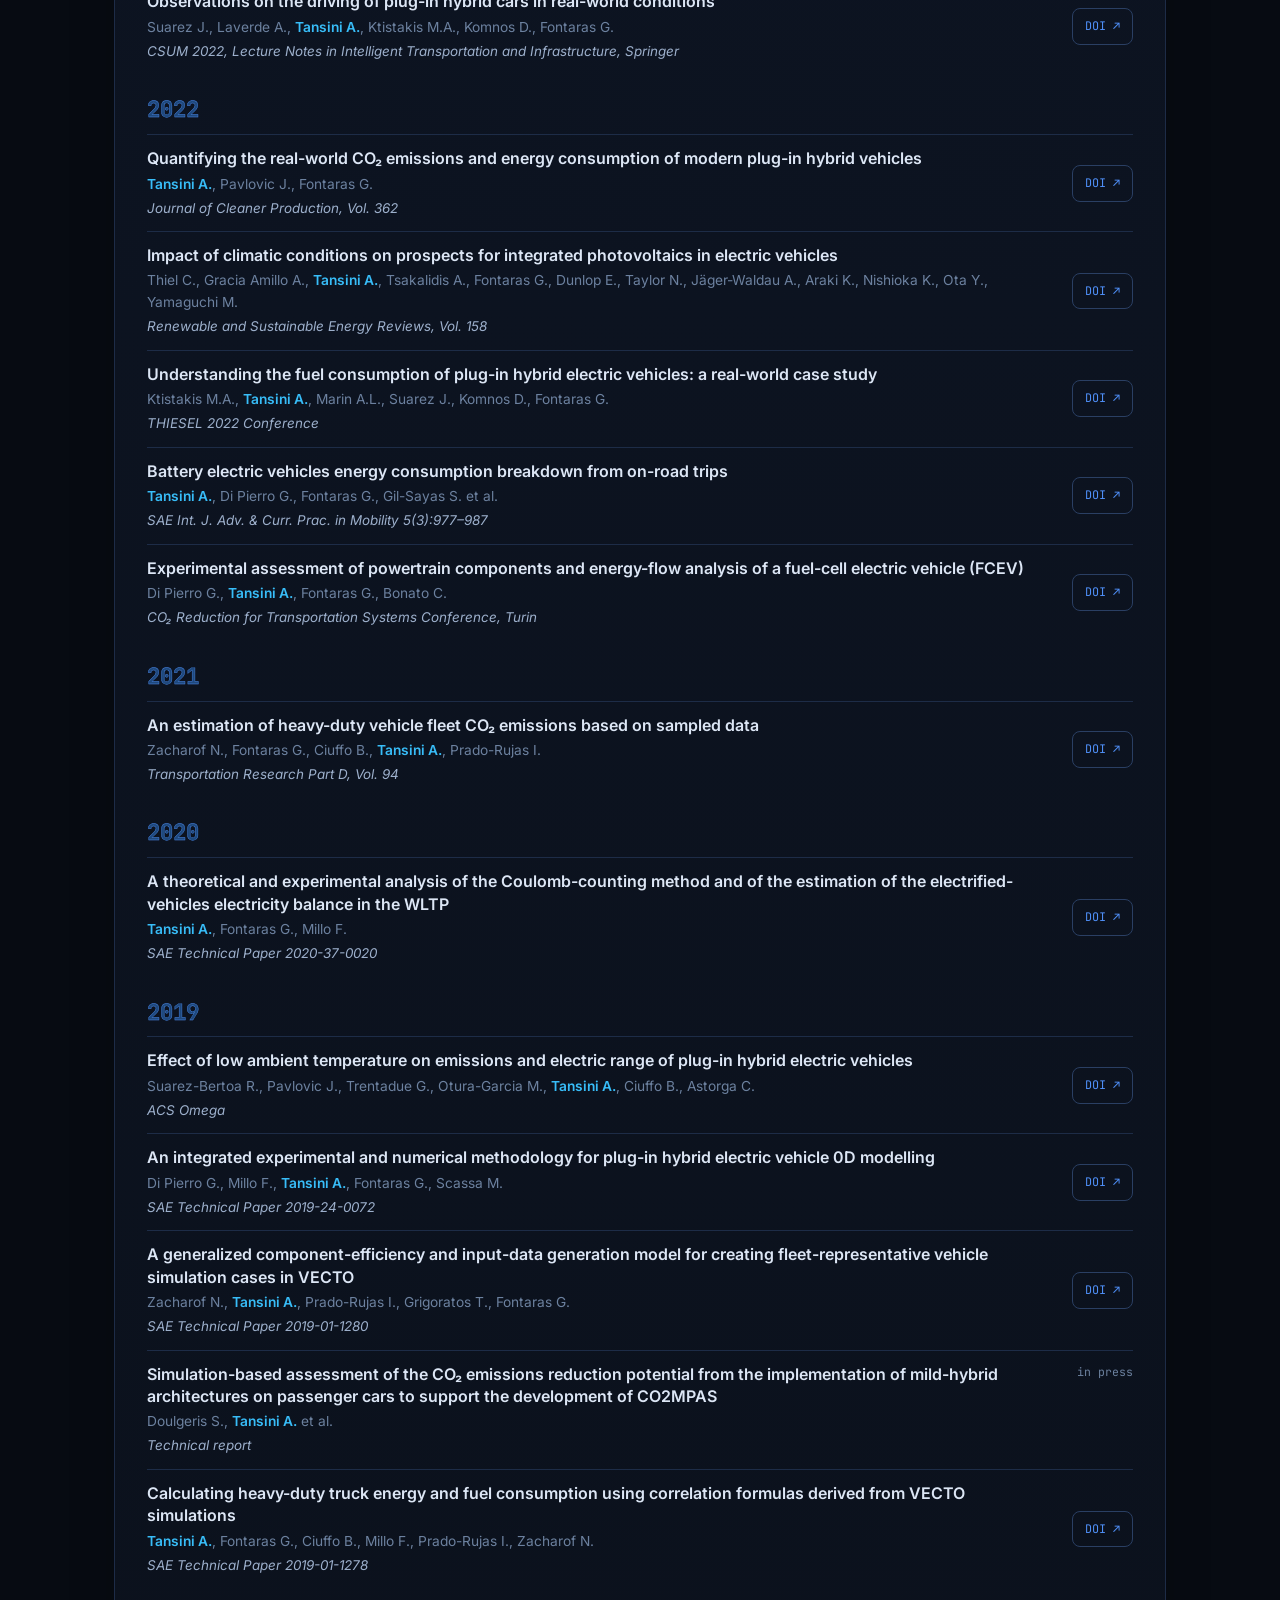
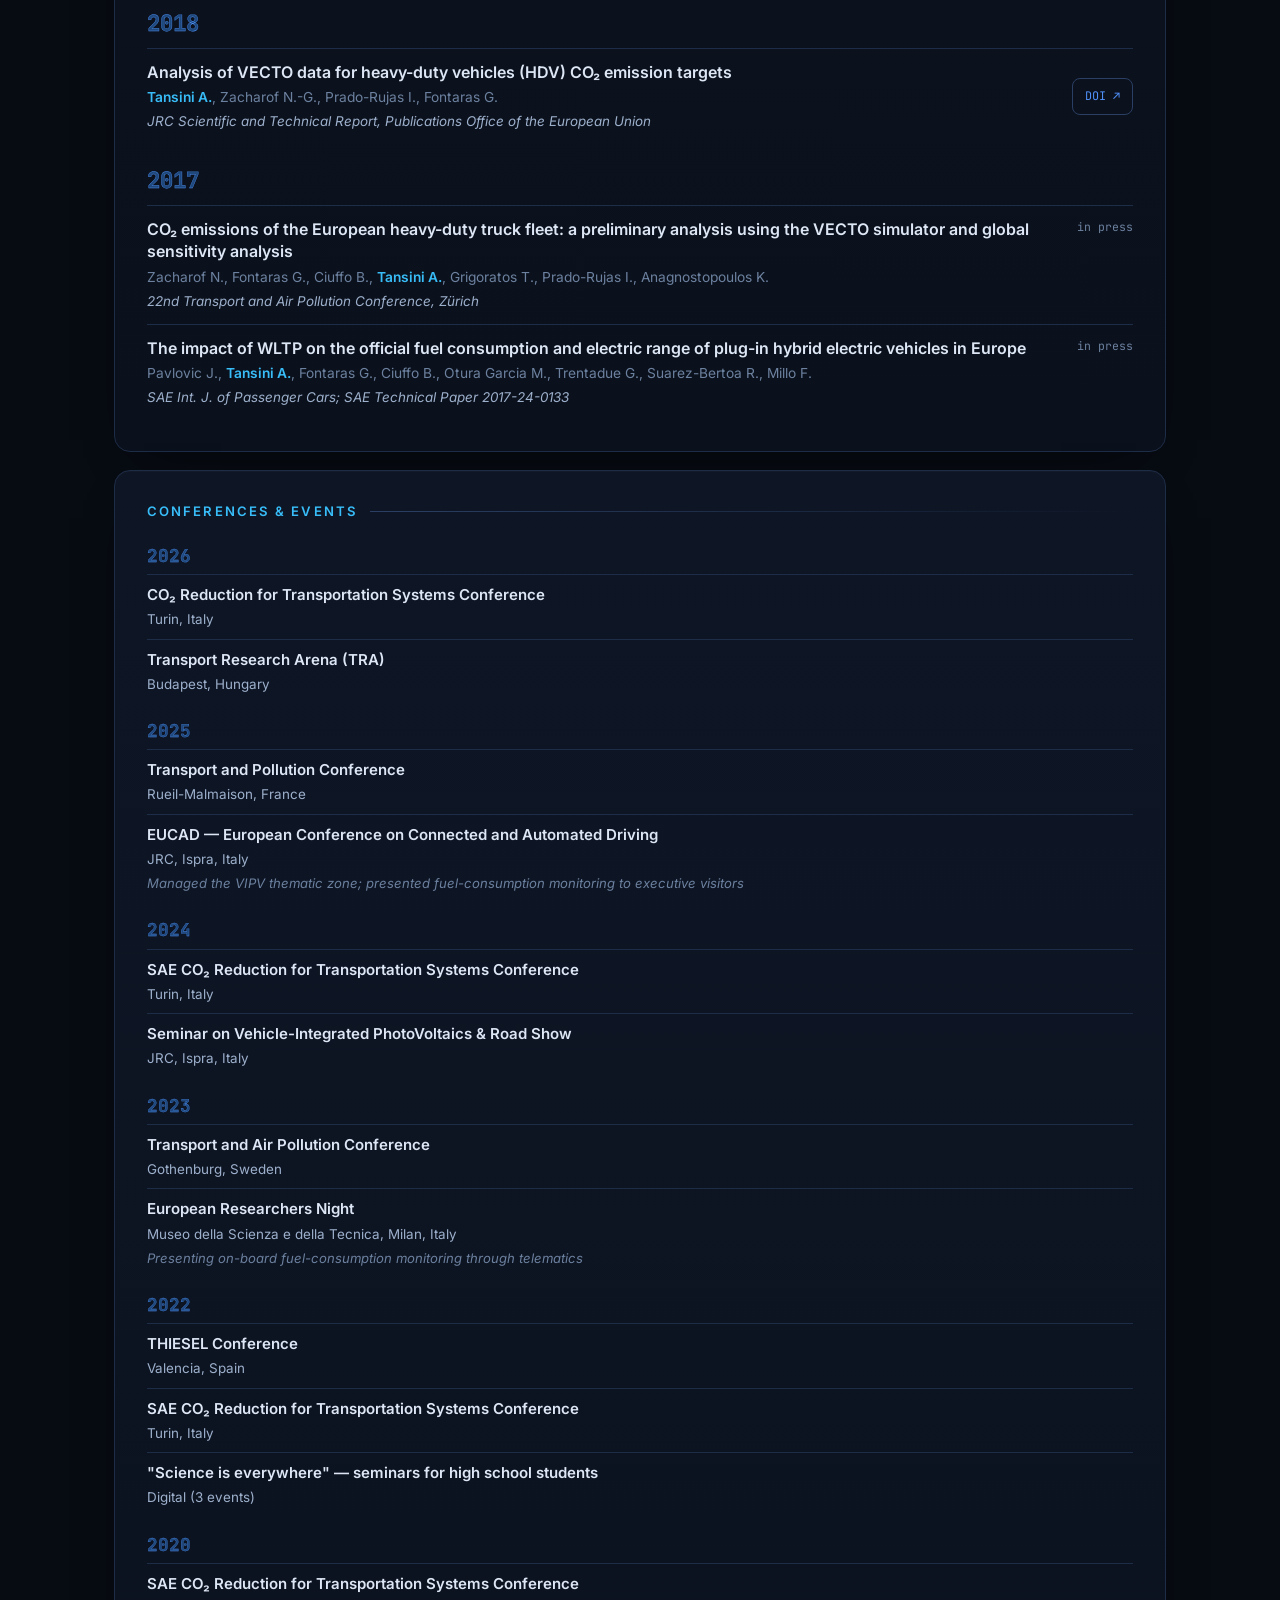
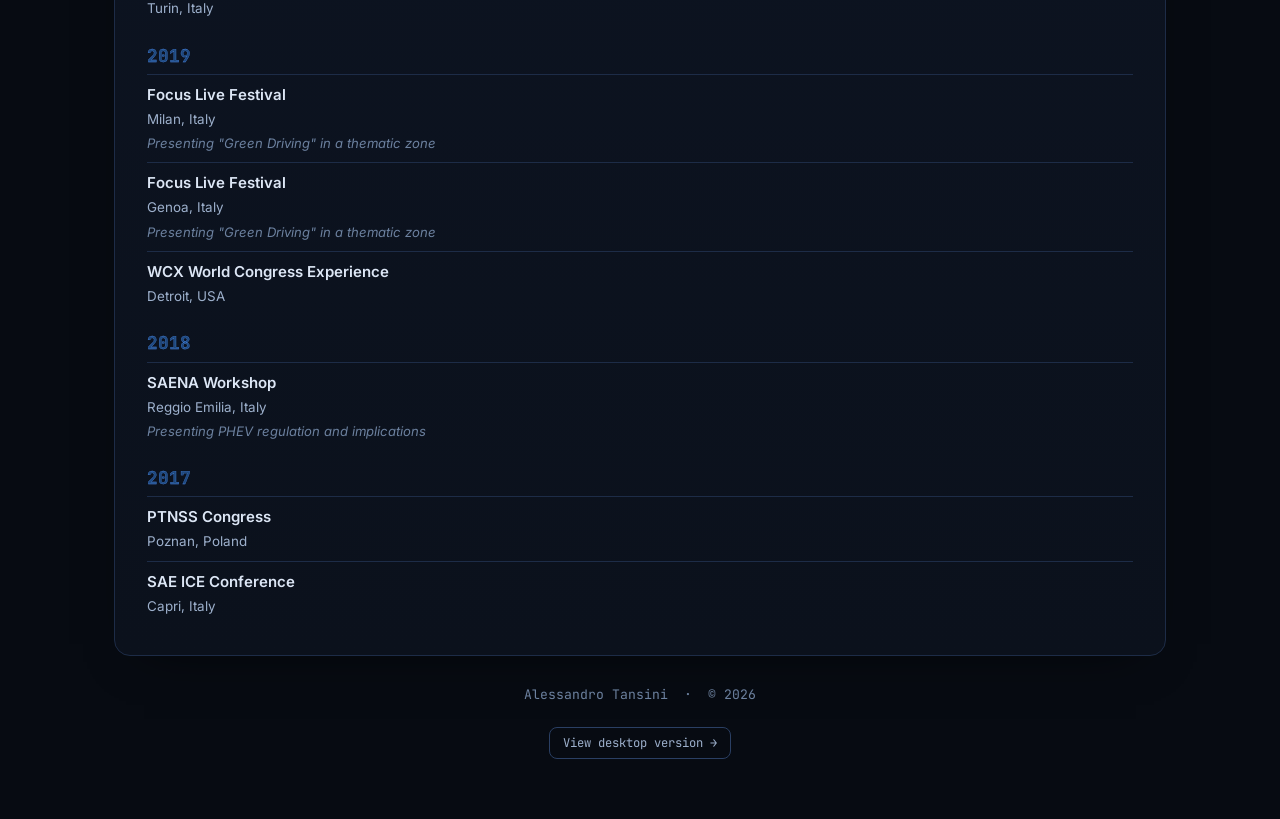
==== commit 08f38462: "Move chip group label left, chevron right with up/down arrow" ====
--- a/mobile.html
+++ b/mobile.html
@@ -9,8 +9,8 @@
   <link rel="preconnect" href="https://fonts.googleapis.com" />
   <link rel="preconnect" href="https://fonts.gstatic.com" crossorigin />
   <link href="https://fonts.googleapis.com/css2?family=Inter:wght@400;500;600;700;800&family=JetBrains+Mono:wght@400;500&display=swap" rel="stylesheet" />
-  <link rel="stylesheet" href="styles.css?v=11" />
-  <link rel="stylesheet" href="mobile.css?v=11" />
+  <link rel="stylesheet" href="styles.css?v=12" />
+  <link rel="stylesheet" href="mobile.css?v=12" />
 </head>
 <body>
   <div class="bg-grid" aria-hidden="true"></div>
@@ -109,9 +109,9 @@
     </div>
   </main>
 
-  <script src="data.js?v=11"></script>
-  <script src="graph-alt-data.js?v=11"></script>
-  <script src="main.js?v=11"></script>
-  <script src="mobile.js?v=11"></script>
+  <script src="data.js?v=12"></script>
+  <script src="graph-alt-data.js?v=12"></script>
+  <script src="main.js?v=12"></script>
+  <script src="mobile.js?v=12"></script>
 </body>
 </html>
--- a/mobile.css
+++ b/mobile.css
@@ -43,21 +43,13 @@
   -webkit-tap-highlight-color: transparent;
   transition: background 0.15s ease, border-color 0.15s ease;
 }
-.chip-header::before {
-  content: "";
-  width: 8px; height: 8px;
-  border-radius: 50%;
-  background: var(--c);
-  box-shadow: 0 0 8px var(--c);
-  flex-shrink: 0;
-}
 .chip-chevron {
   margin-left: auto;
-  font-size: 0.8rem;
+  font-size: 0.9rem;
   color: var(--text-mute);
   transition: transform 0.2s ease;
 }
-.chip-group.open .chip-chevron { transform: rotate(90deg); }
+.chip-group.open .chip-chevron { transform: rotate(180deg); }
 .chip-group.open .chip-header {
   border-color: var(--c);
   background: color-mix(in srgb, var(--c) 18%, transparent);
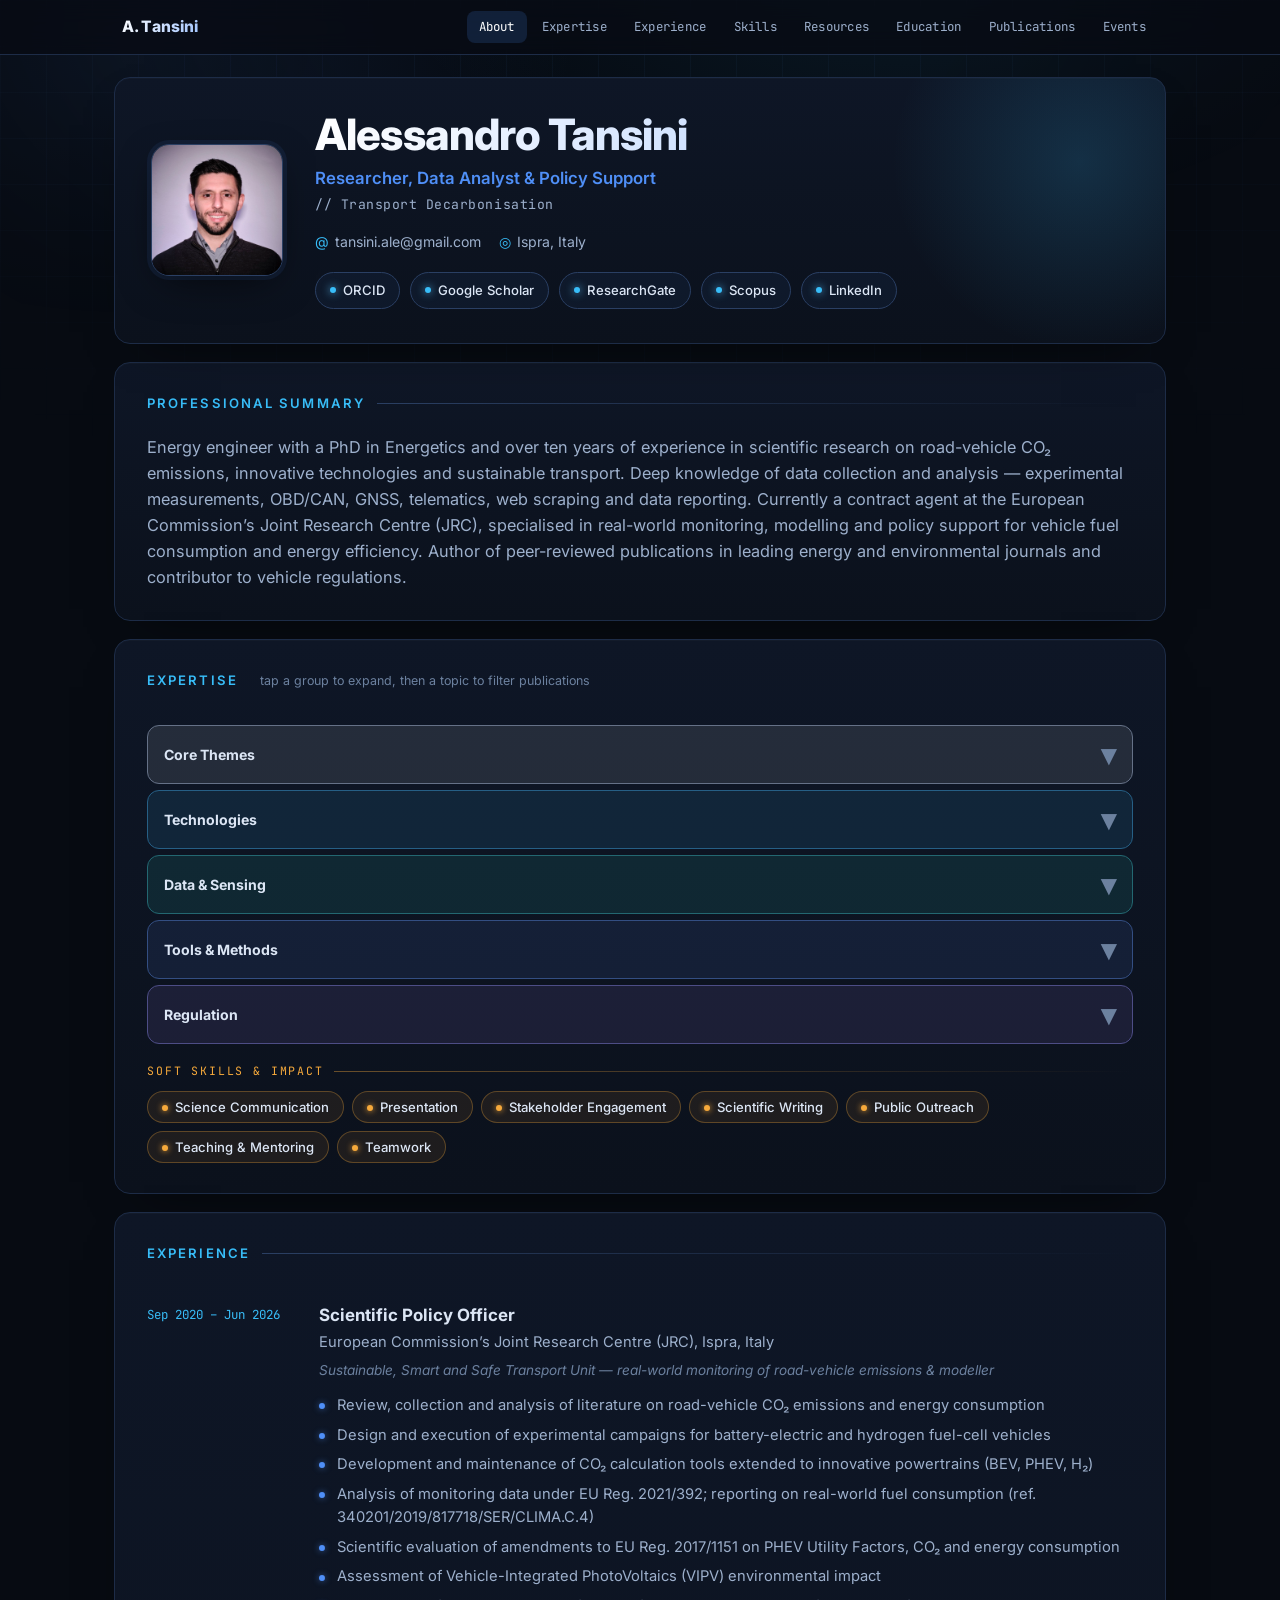
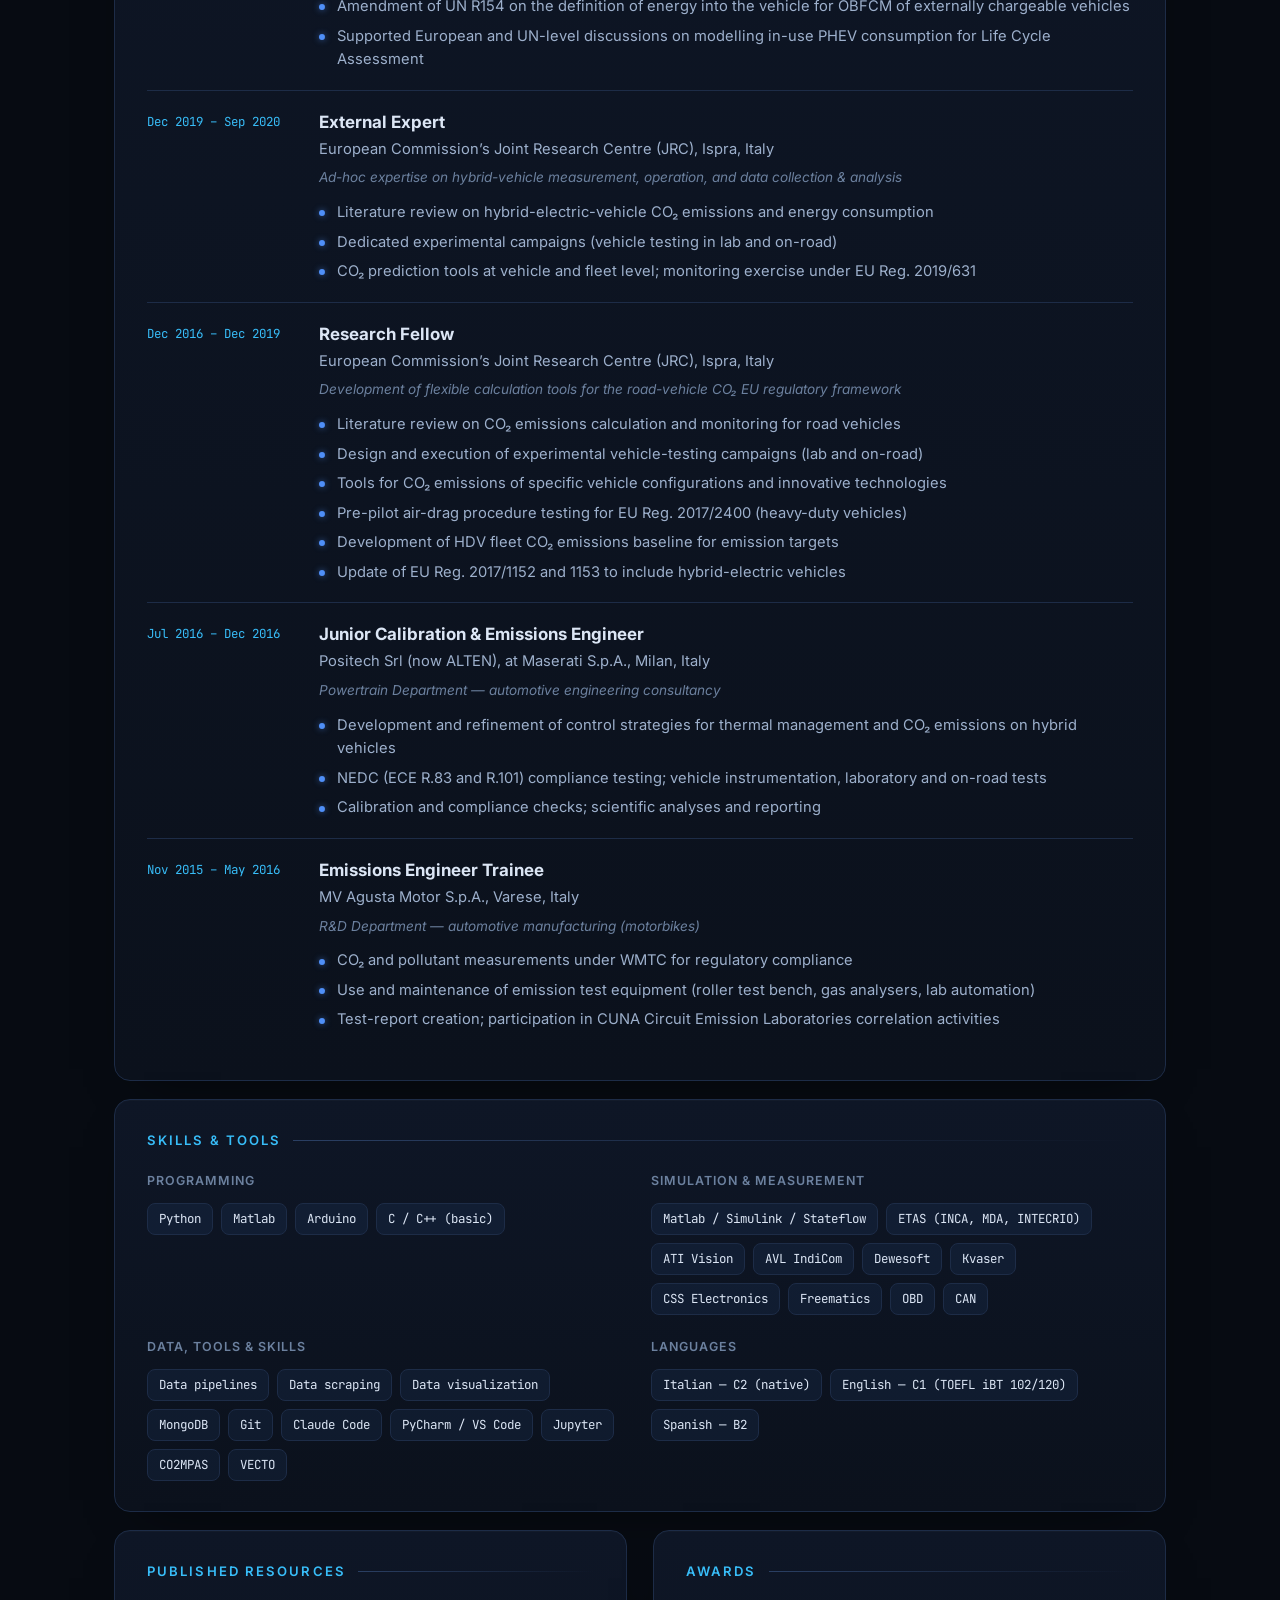
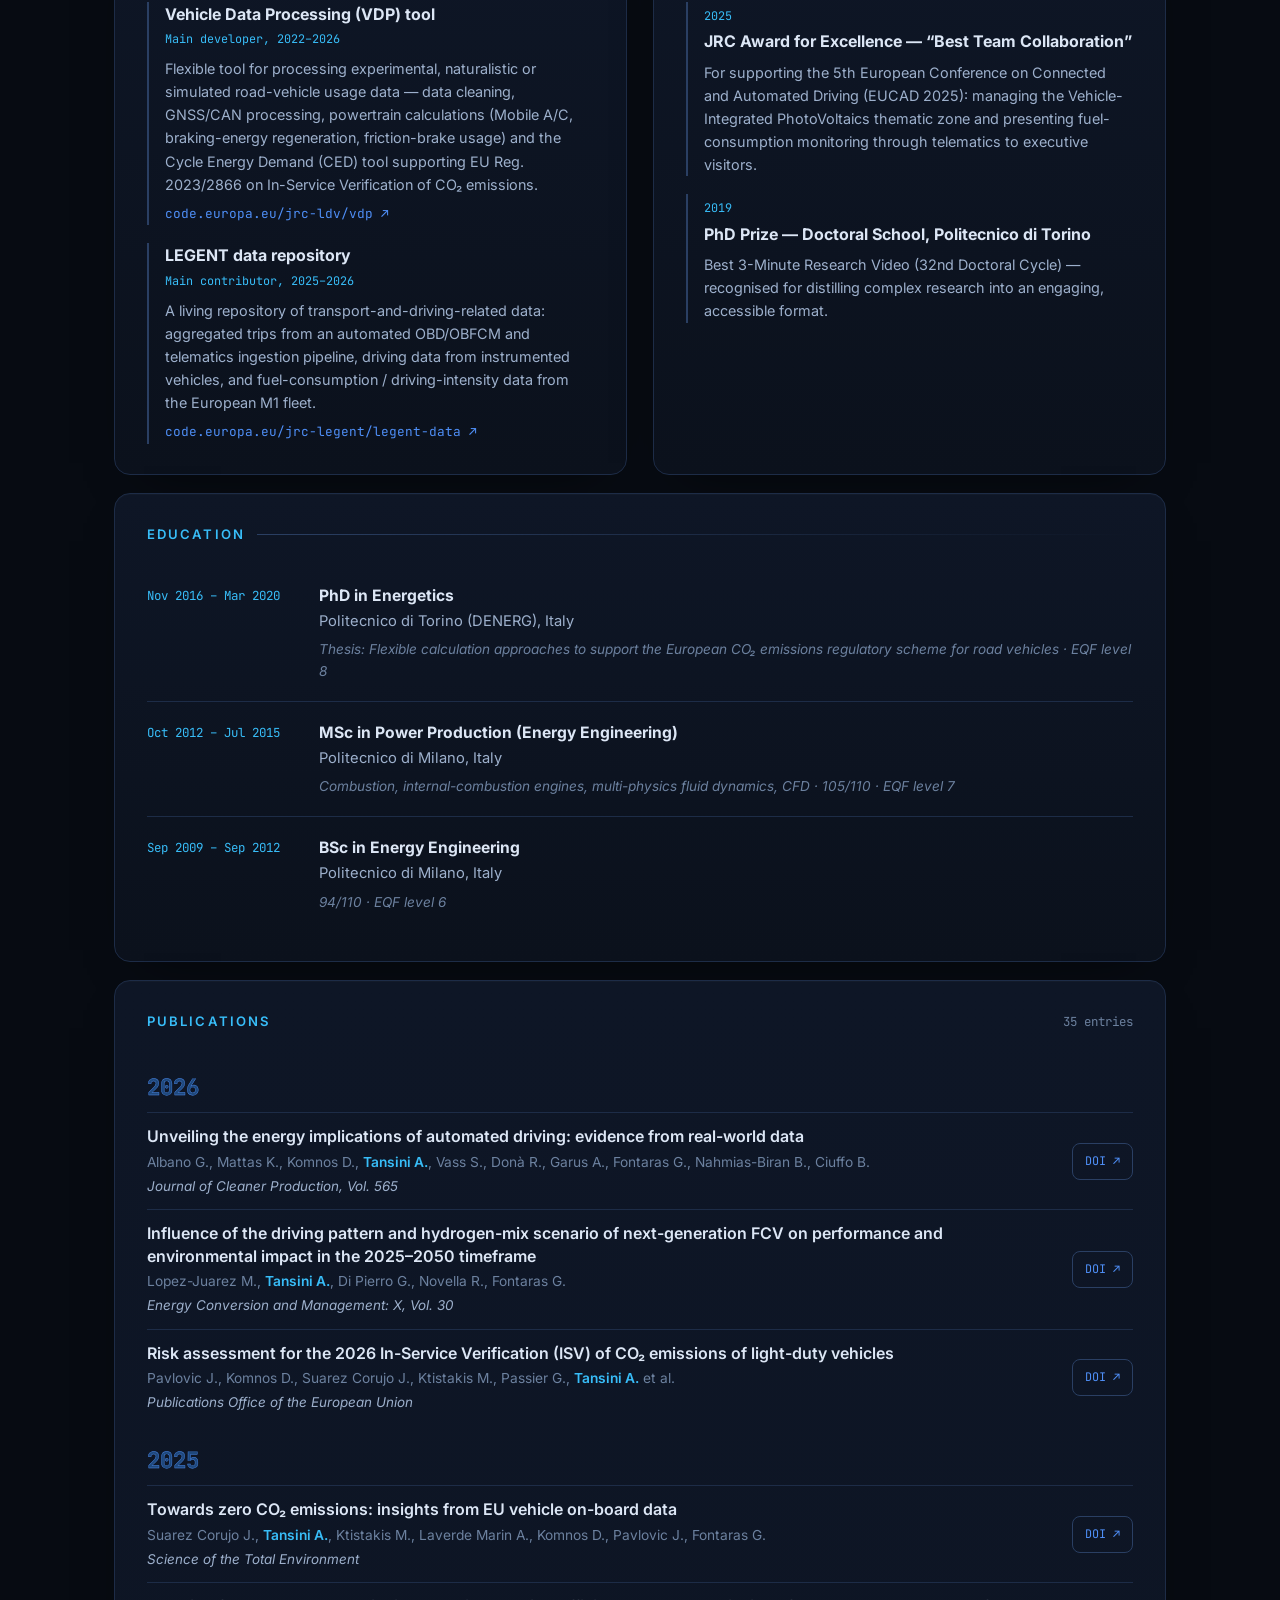
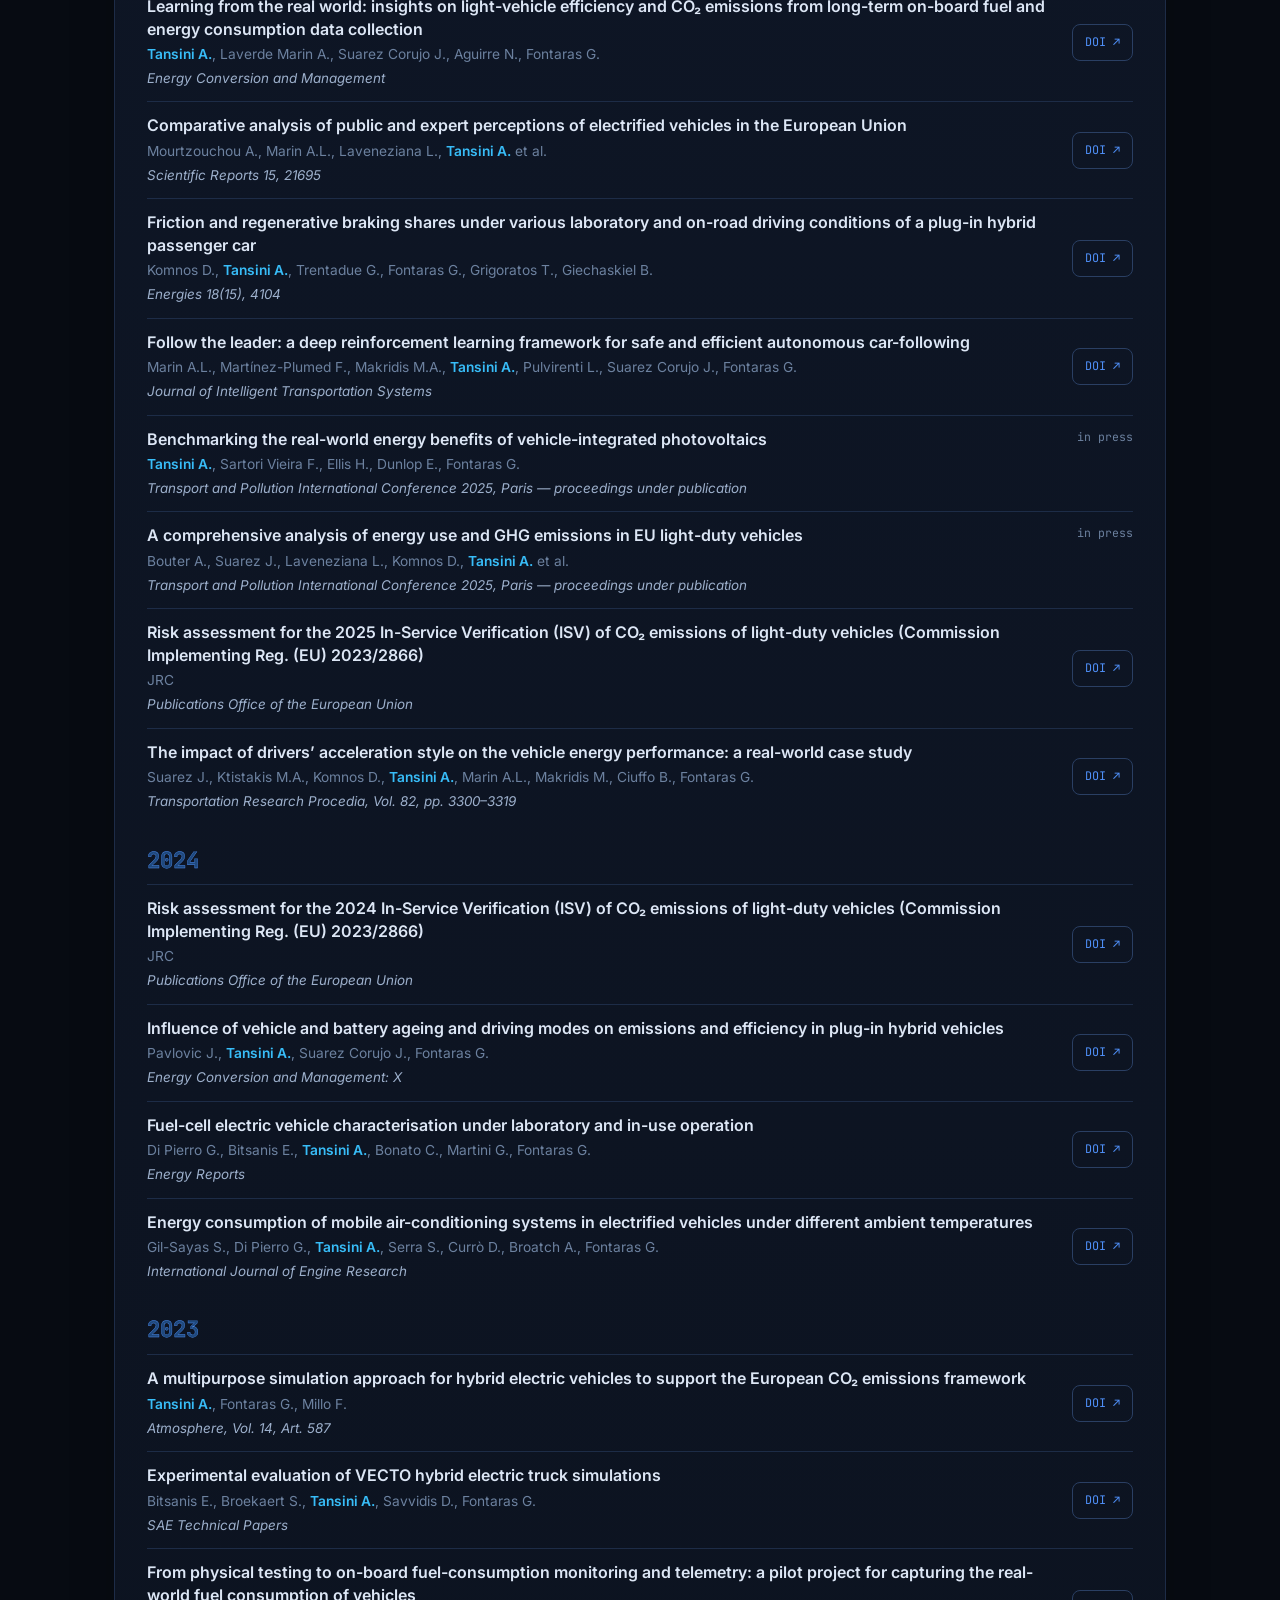
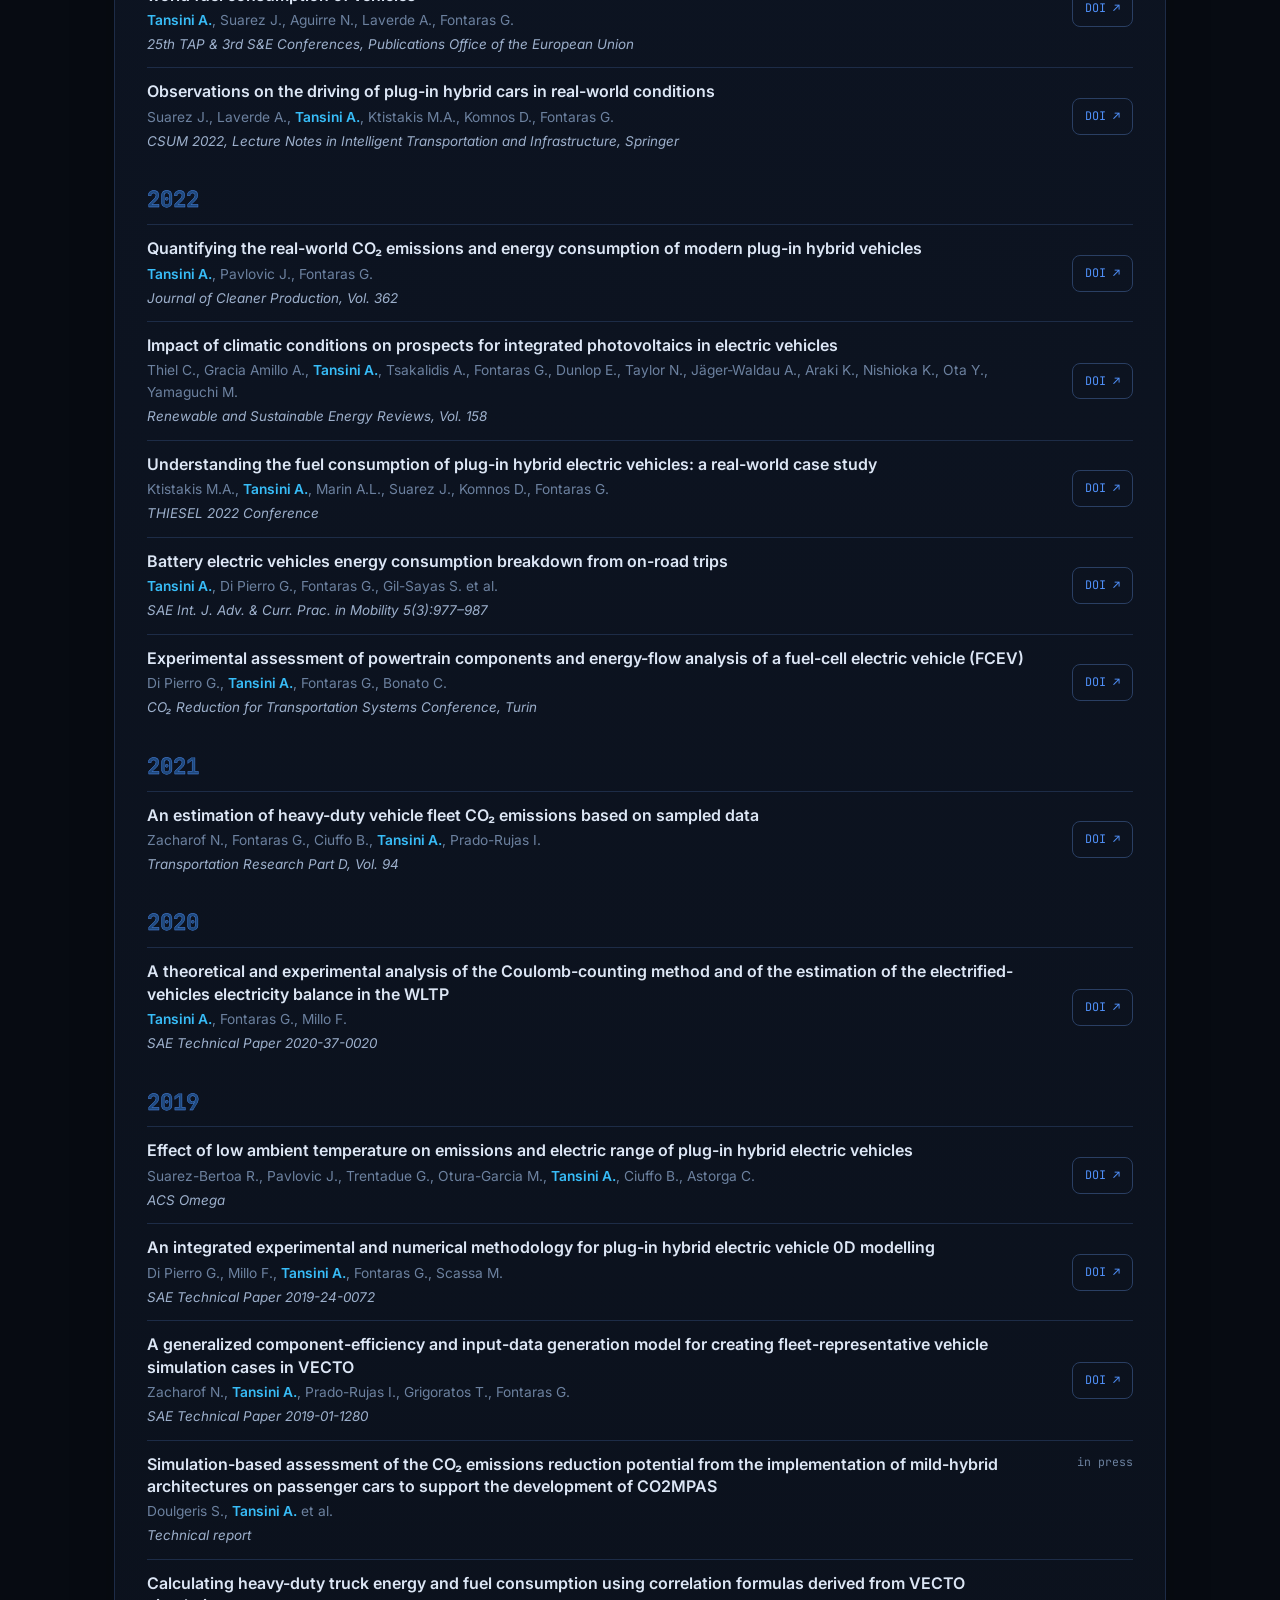
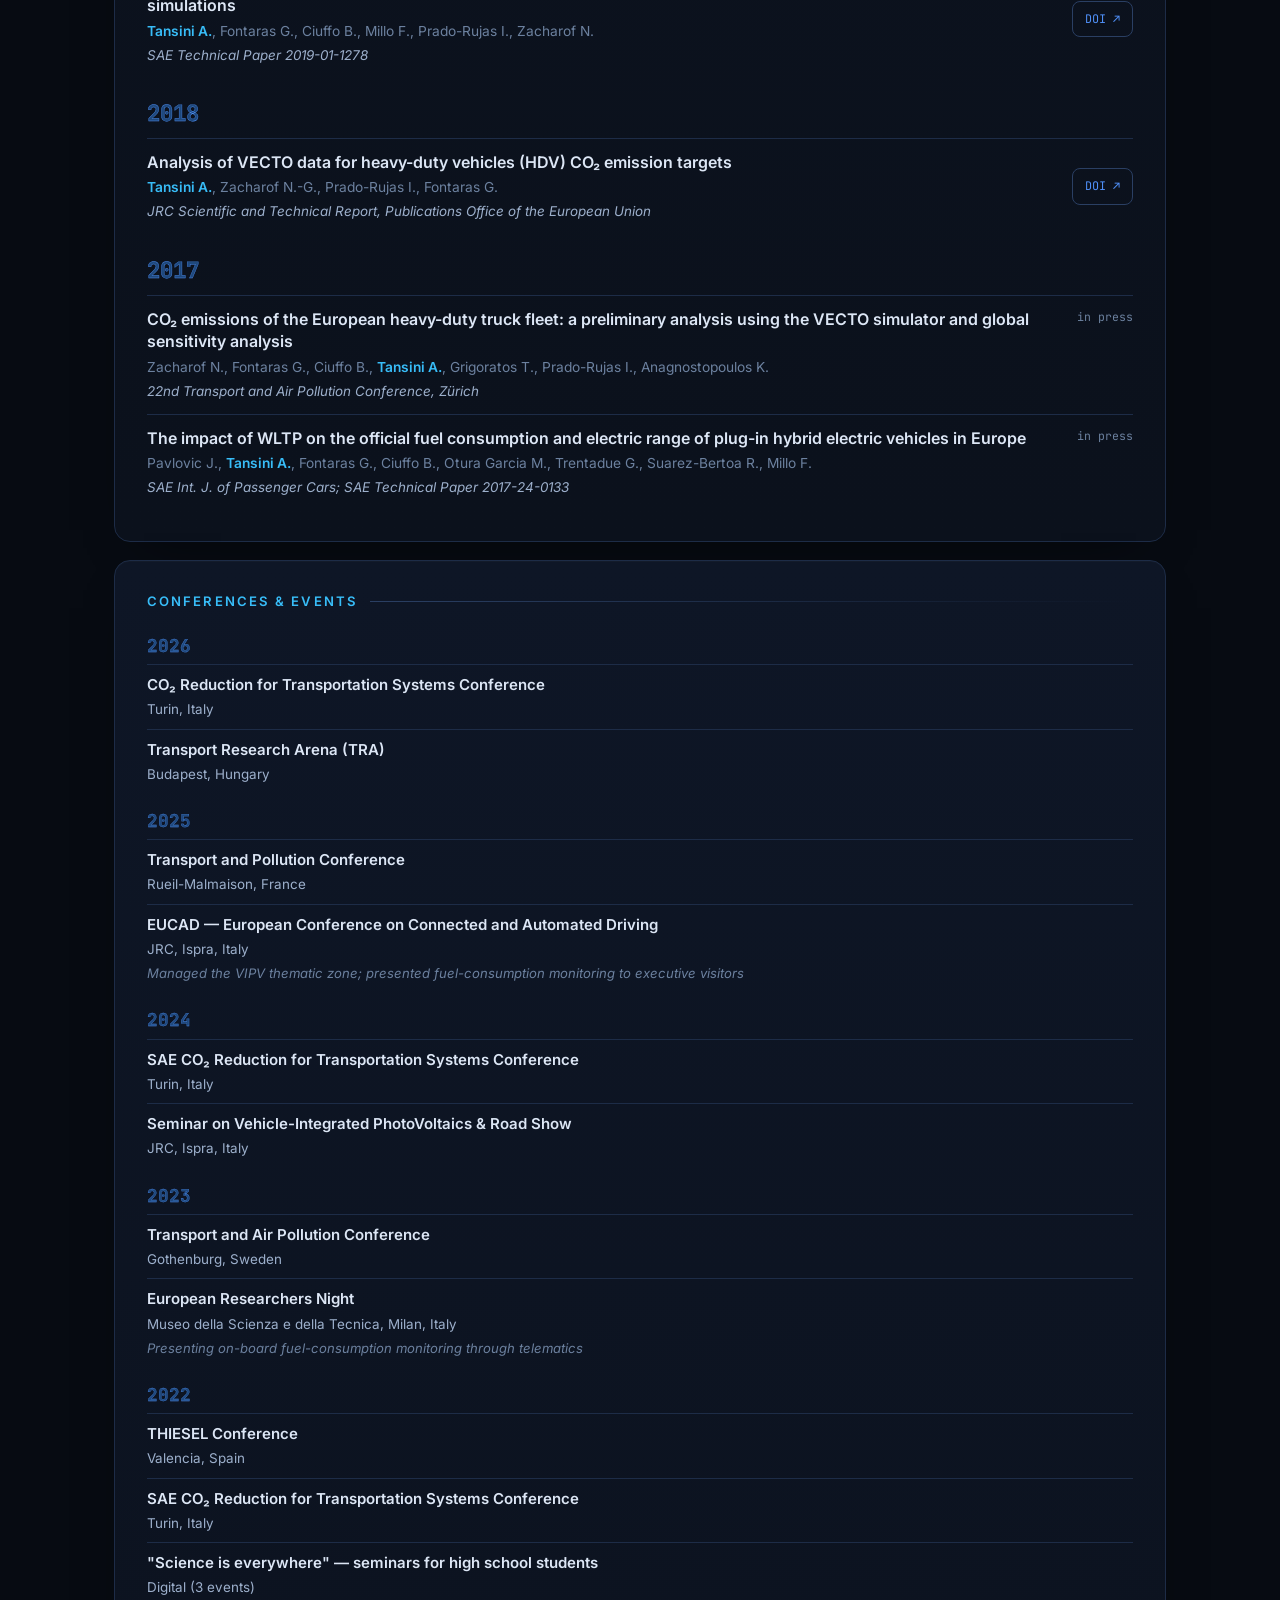
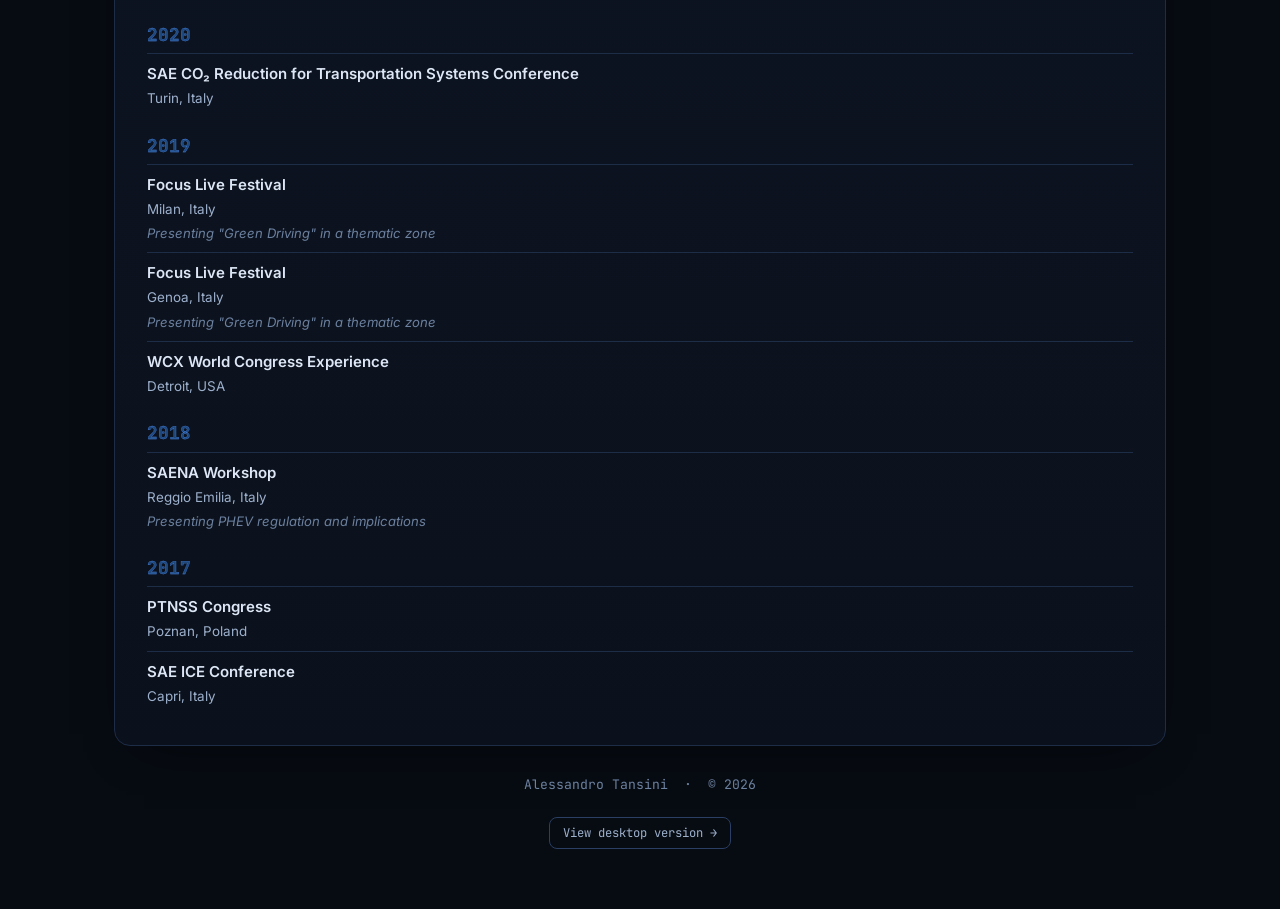
==== commit 59219ca5: "Double chevron size on mobile chip group headers" ====
--- a/mobile.html
+++ b/mobile.html
@@ -9,8 +9,8 @@
   <link rel="preconnect" href="https://fonts.googleapis.com" />
   <link rel="preconnect" href="https://fonts.gstatic.com" crossorigin />
   <link href="https://fonts.googleapis.com/css2?family=Inter:wght@400;500;600;700;800&family=JetBrains+Mono:wght@400;500&display=swap" rel="stylesheet" />
-  <link rel="stylesheet" href="styles.css?v=12" />
-  <link rel="stylesheet" href="mobile.css?v=12" />
+  <link rel="stylesheet" href="styles.css?v=13" />
+  <link rel="stylesheet" href="mobile.css?v=13" />
 </head>
 <body>
   <div class="bg-grid" aria-hidden="true"></div>
@@ -109,9 +109,9 @@
     </div>
   </main>
 
-  <script src="data.js?v=12"></script>
-  <script src="graph-alt-data.js?v=12"></script>
-  <script src="main.js?v=12"></script>
-  <script src="mobile.js?v=12"></script>
+  <script src="data.js?v=13"></script>
+  <script src="graph-alt-data.js?v=13"></script>
+  <script src="main.js?v=13"></script>
+  <script src="mobile.js?v=13"></script>
 </body>
 </html>
--- a/mobile.css
+++ b/mobile.css
@@ -45,7 +45,7 @@
 }
 .chip-chevron {
   margin-left: auto;
-  font-size: 0.9rem;
+  font-size: 1.8rem;
   color: var(--text-mute);
   transition: transform 0.2s ease;
 }
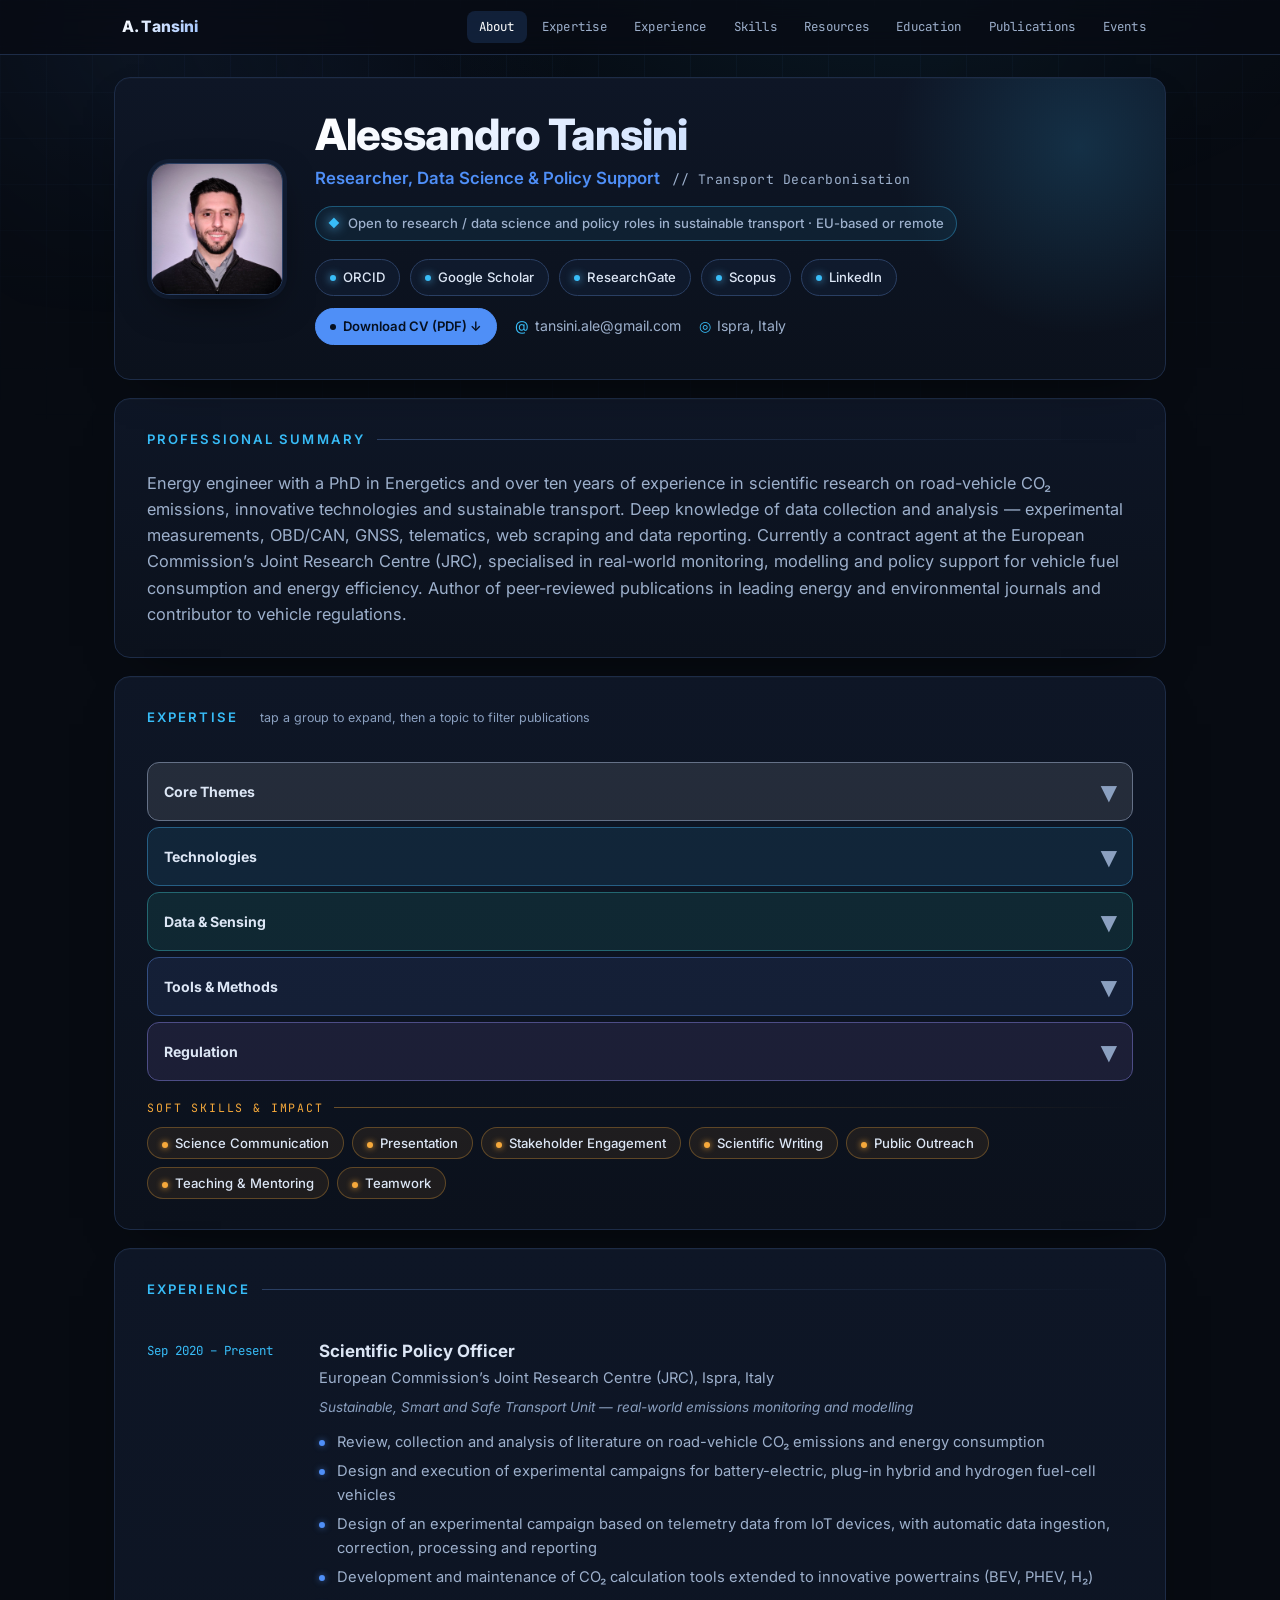
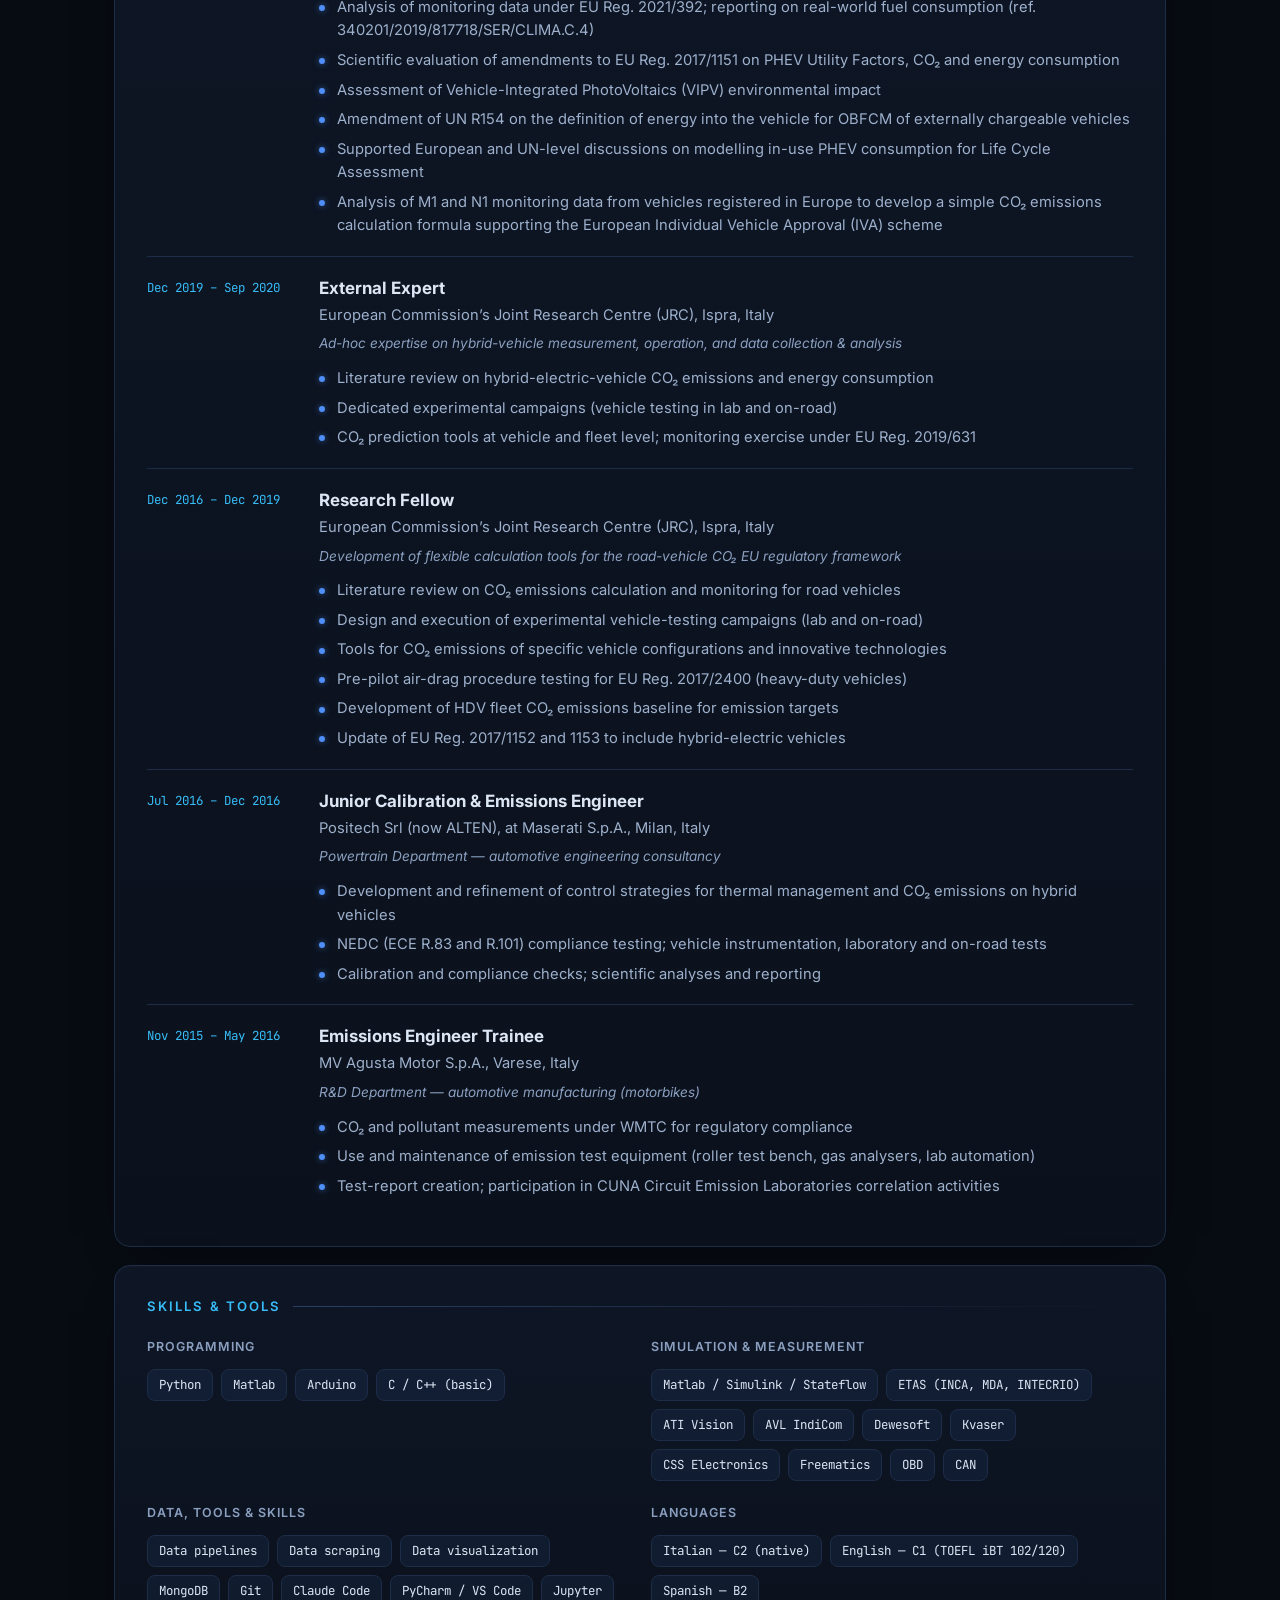
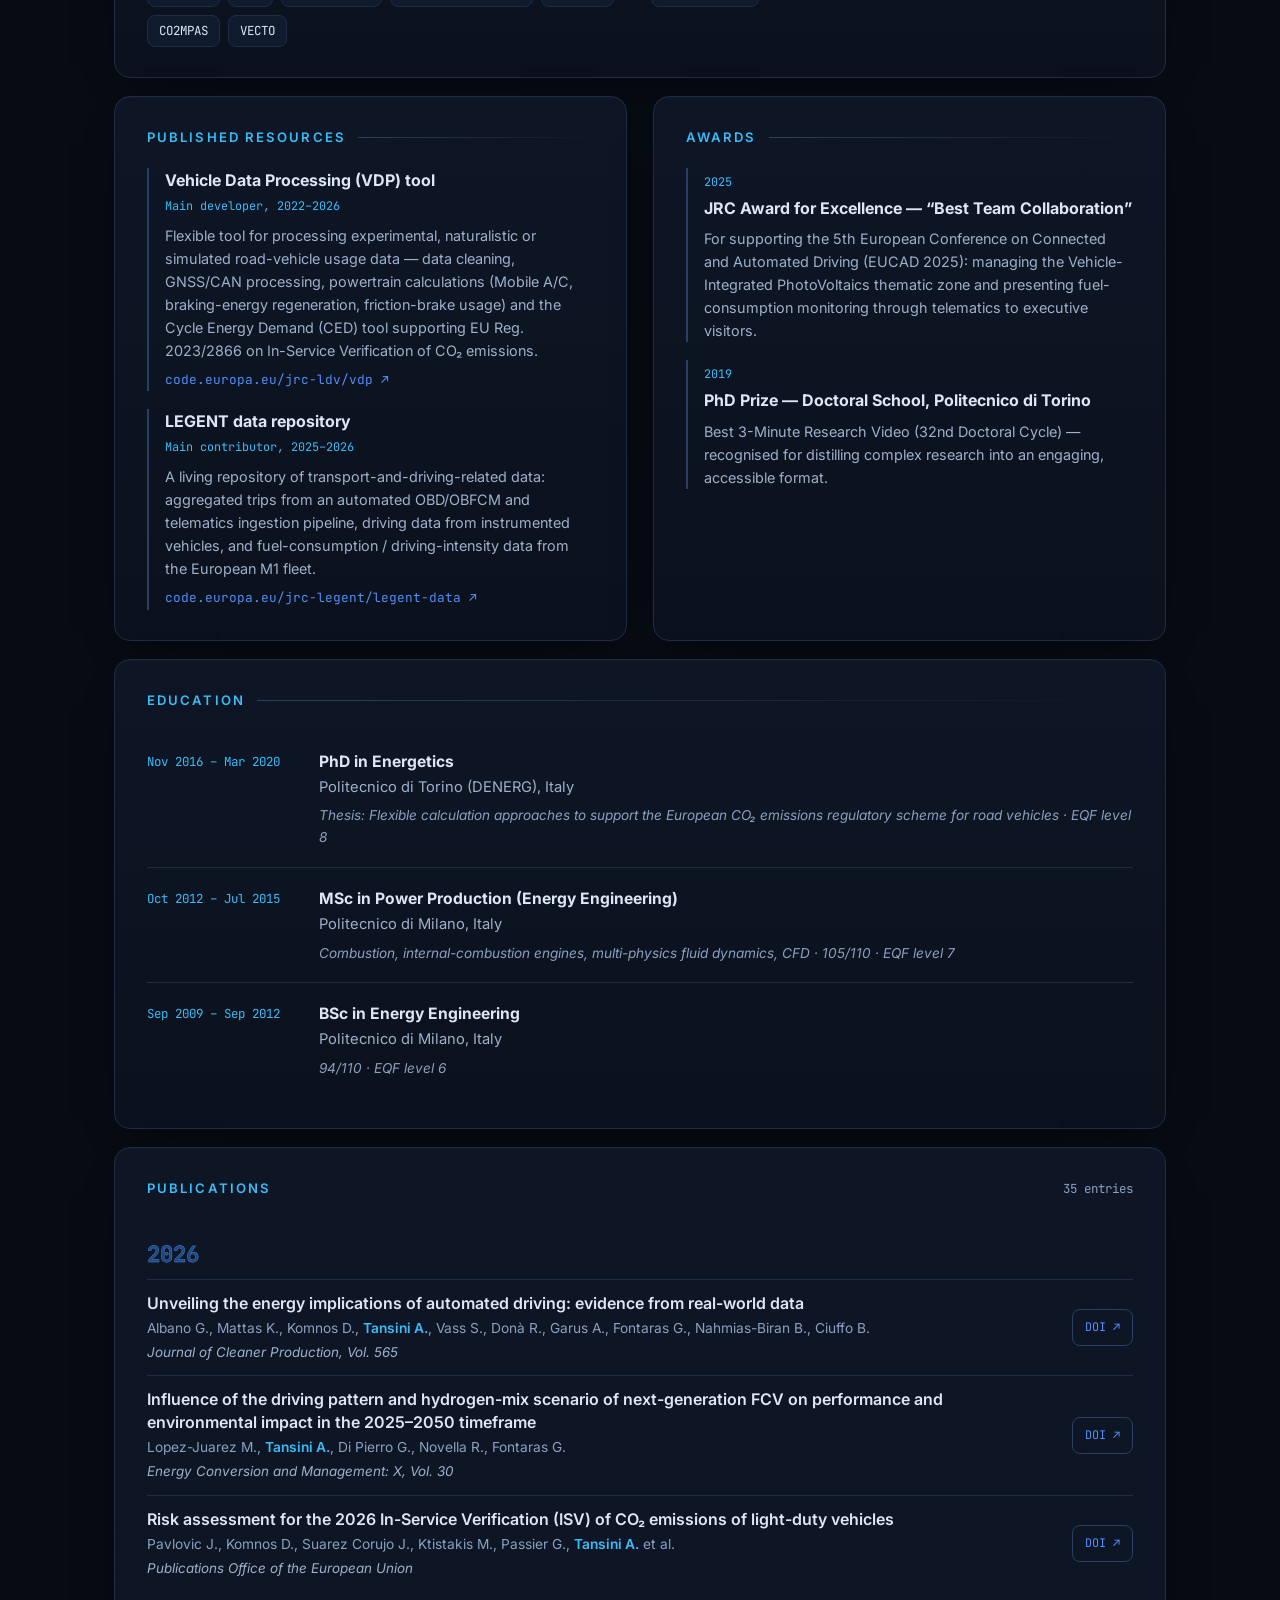
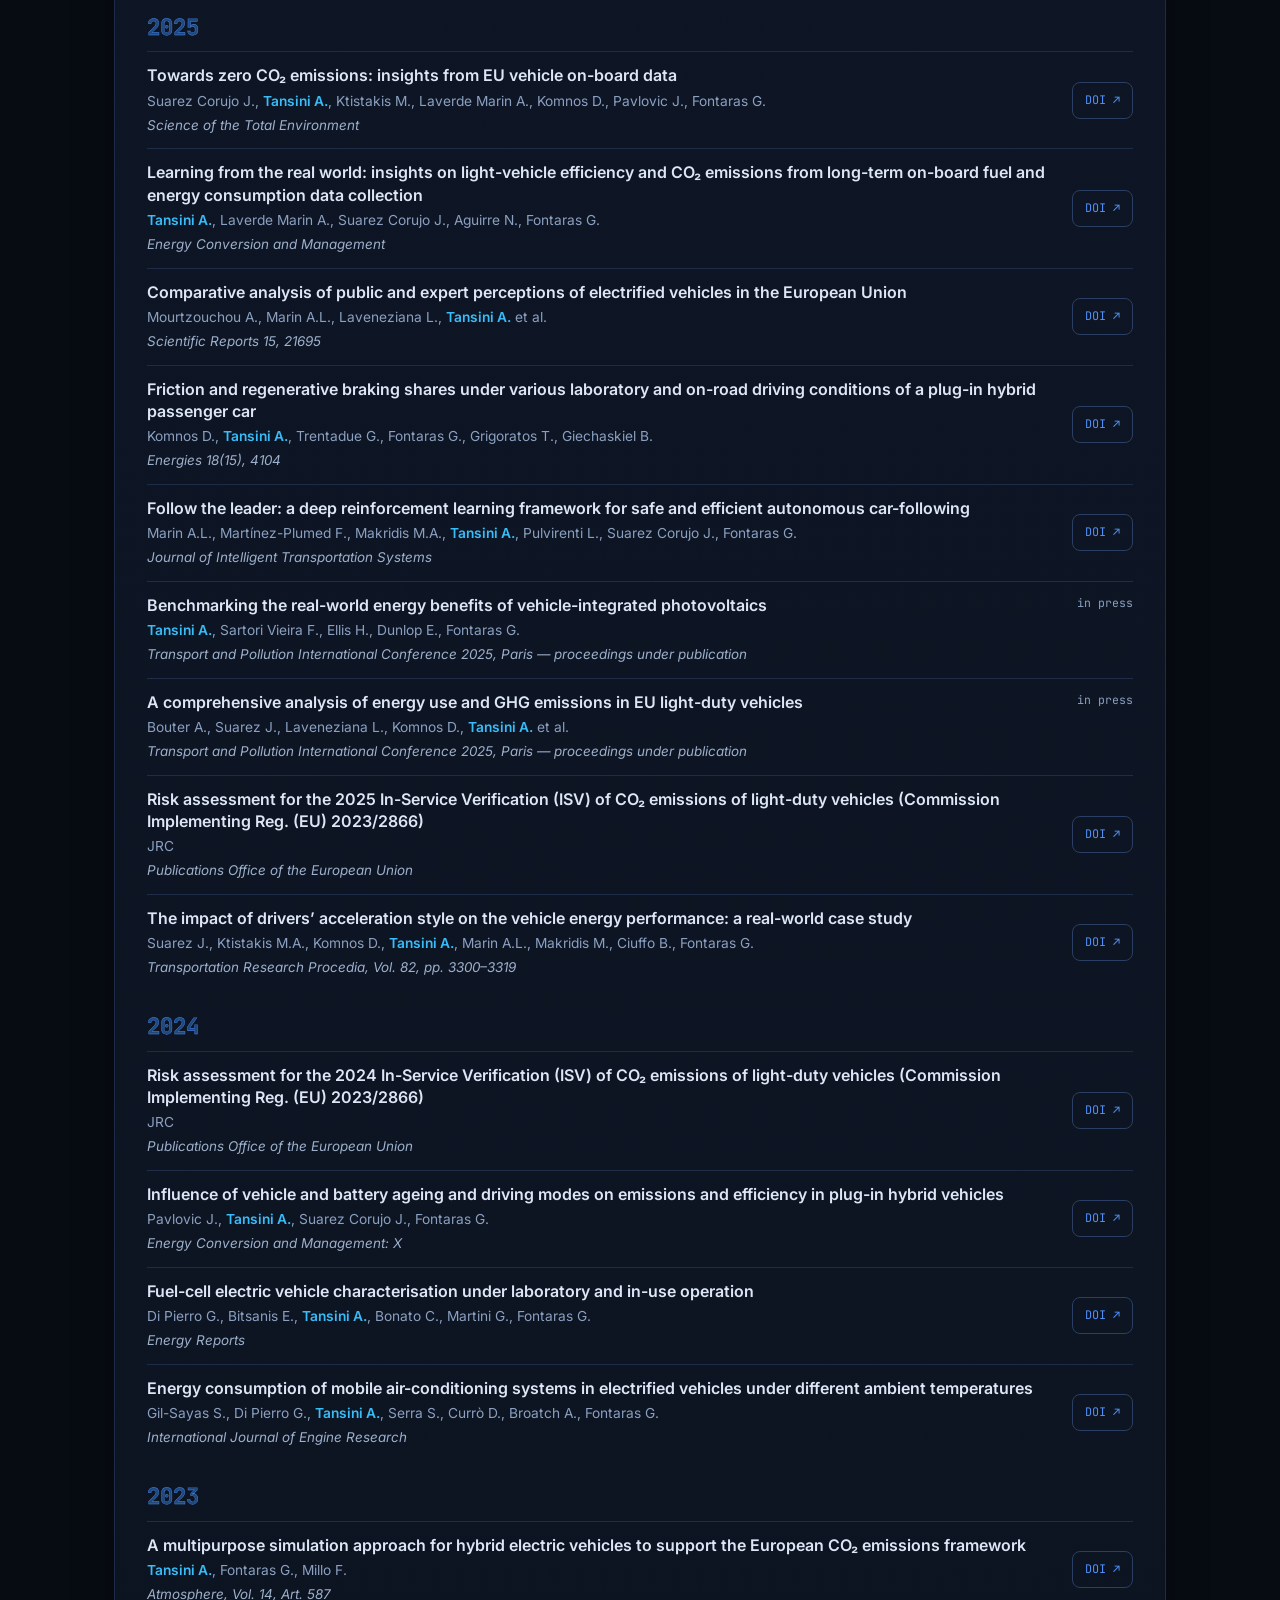
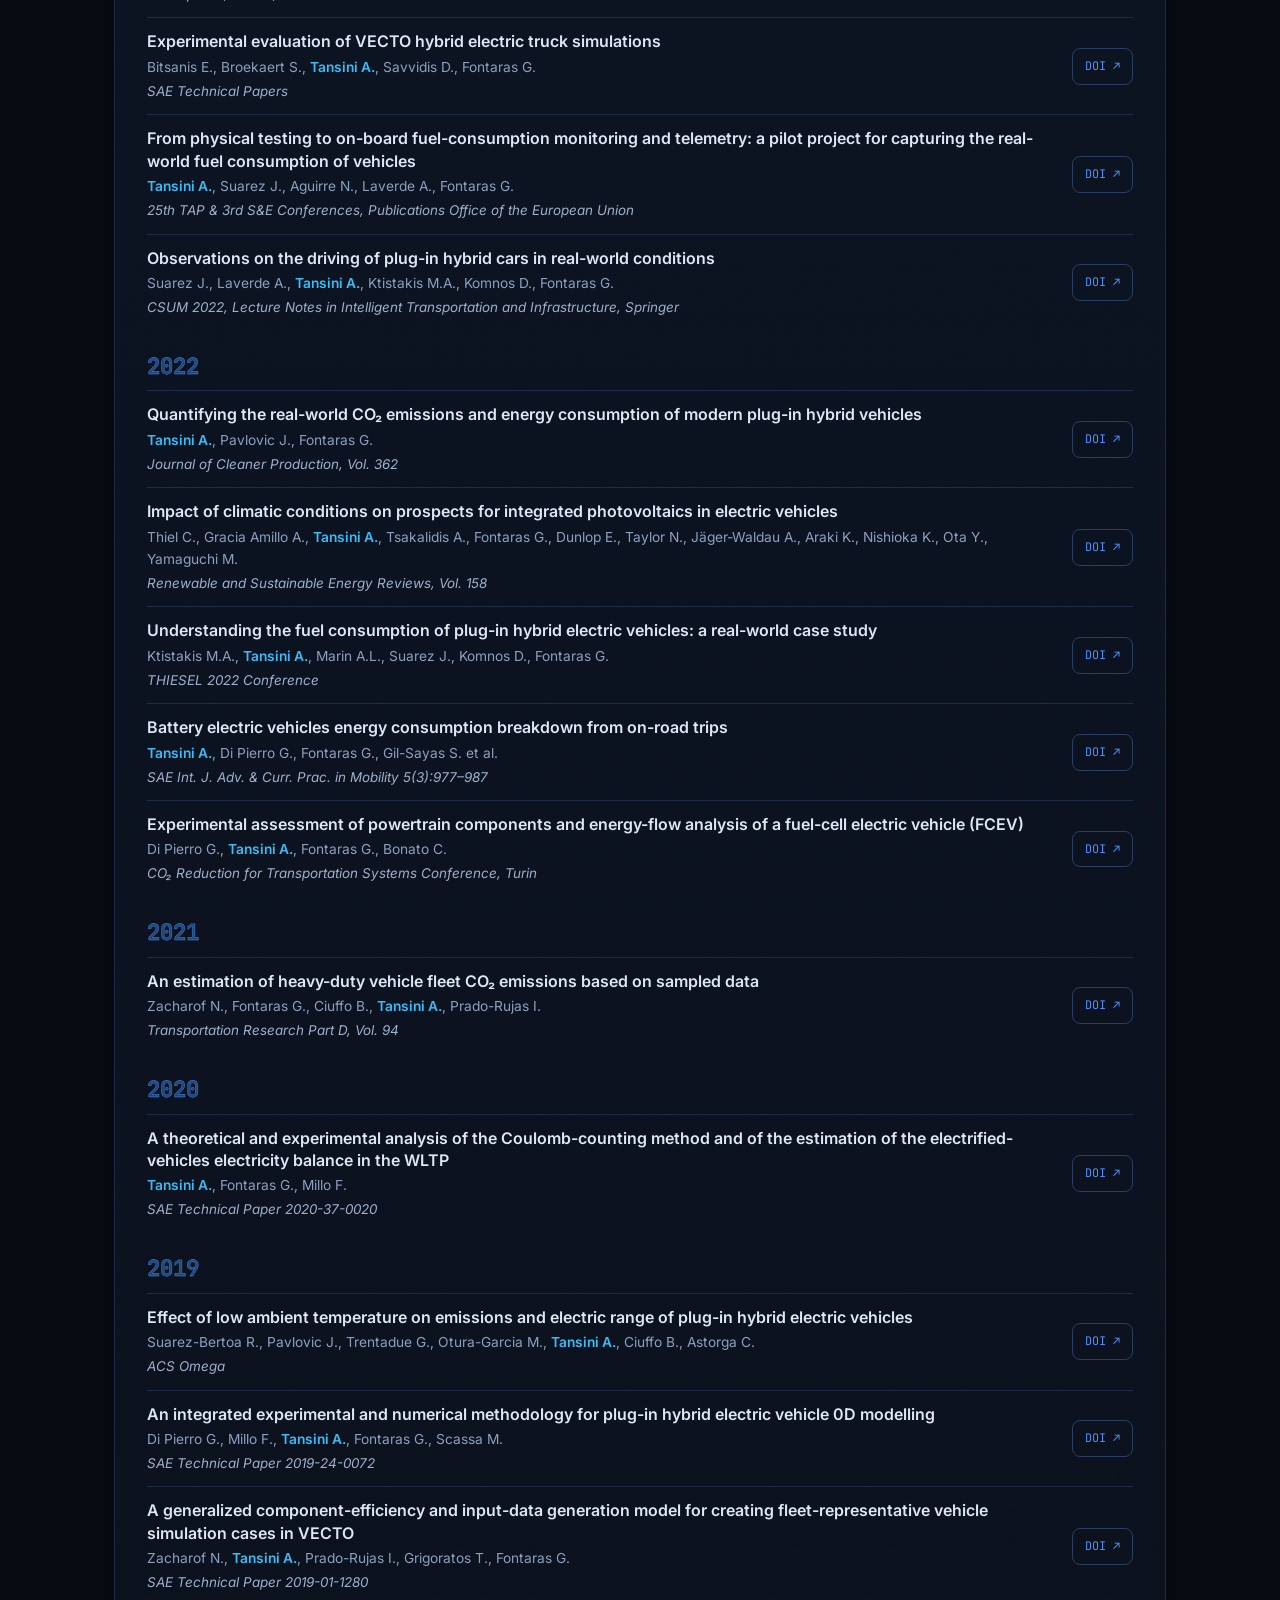
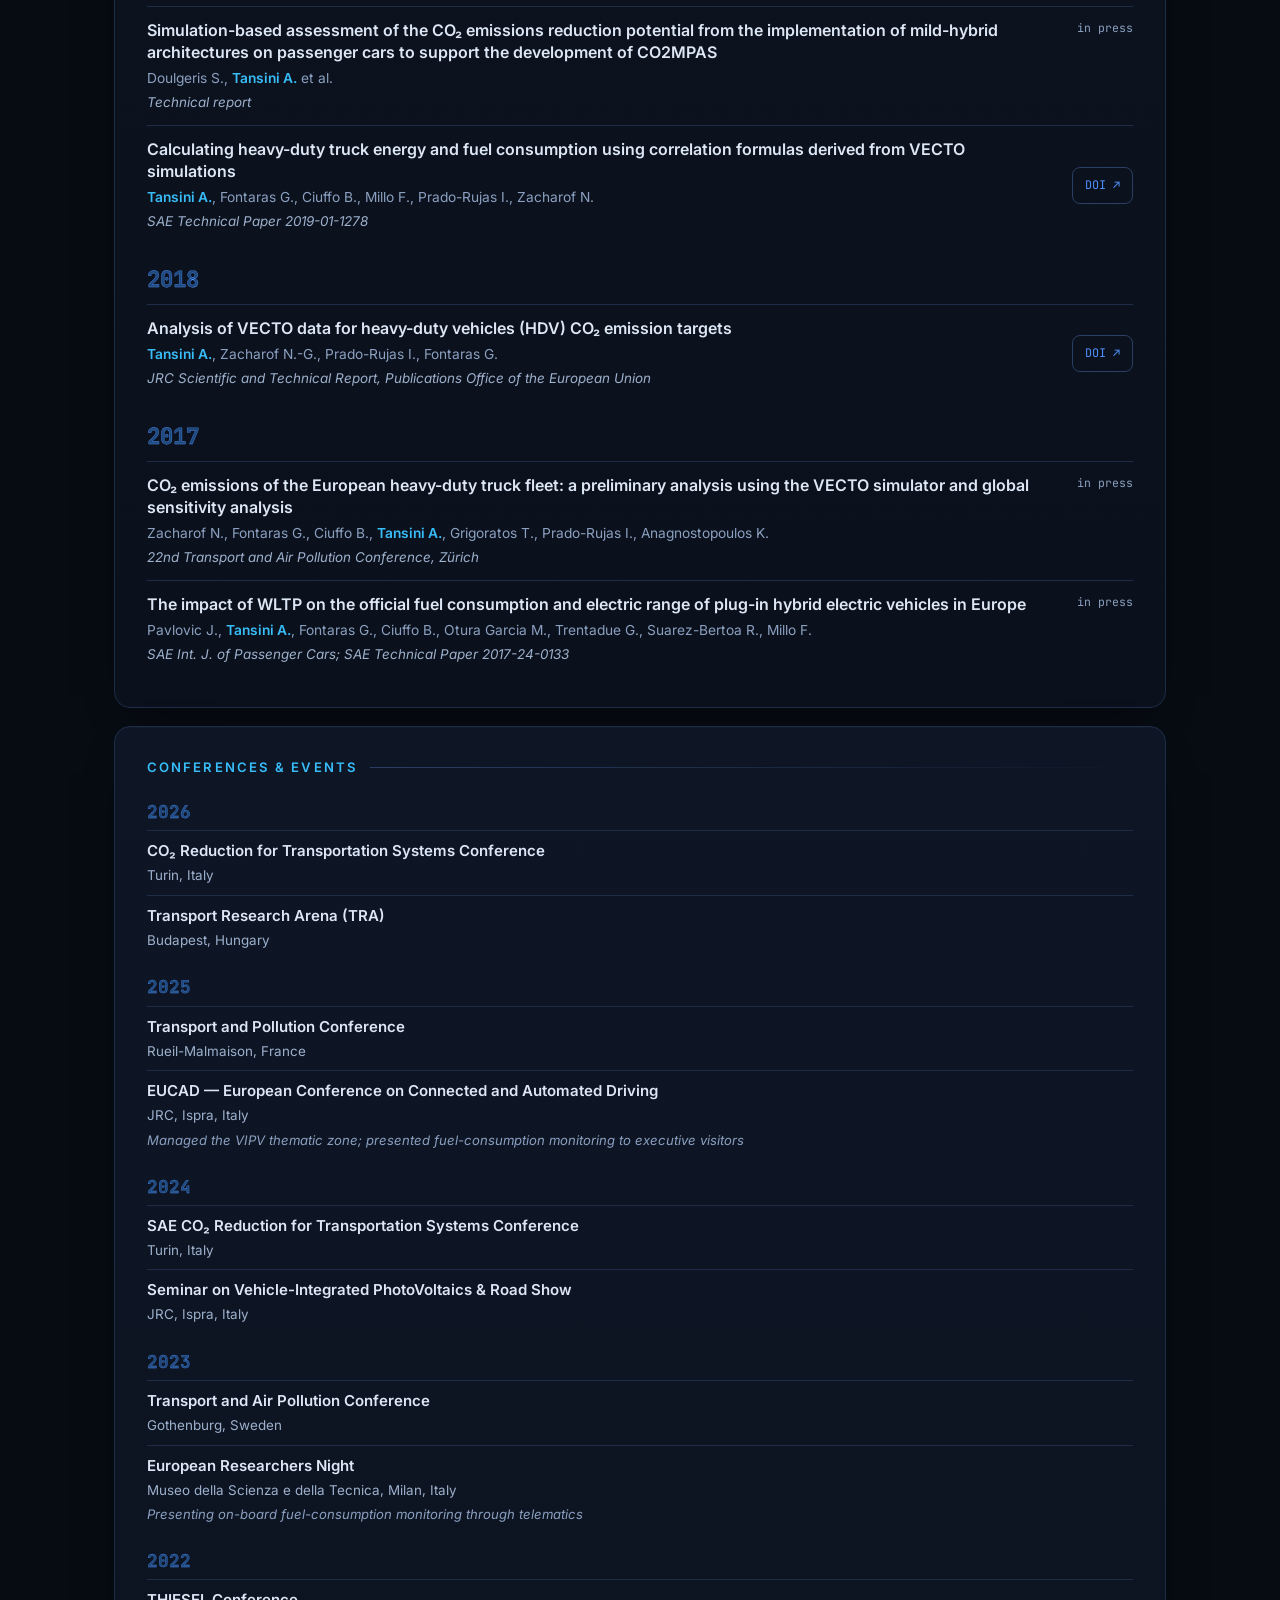
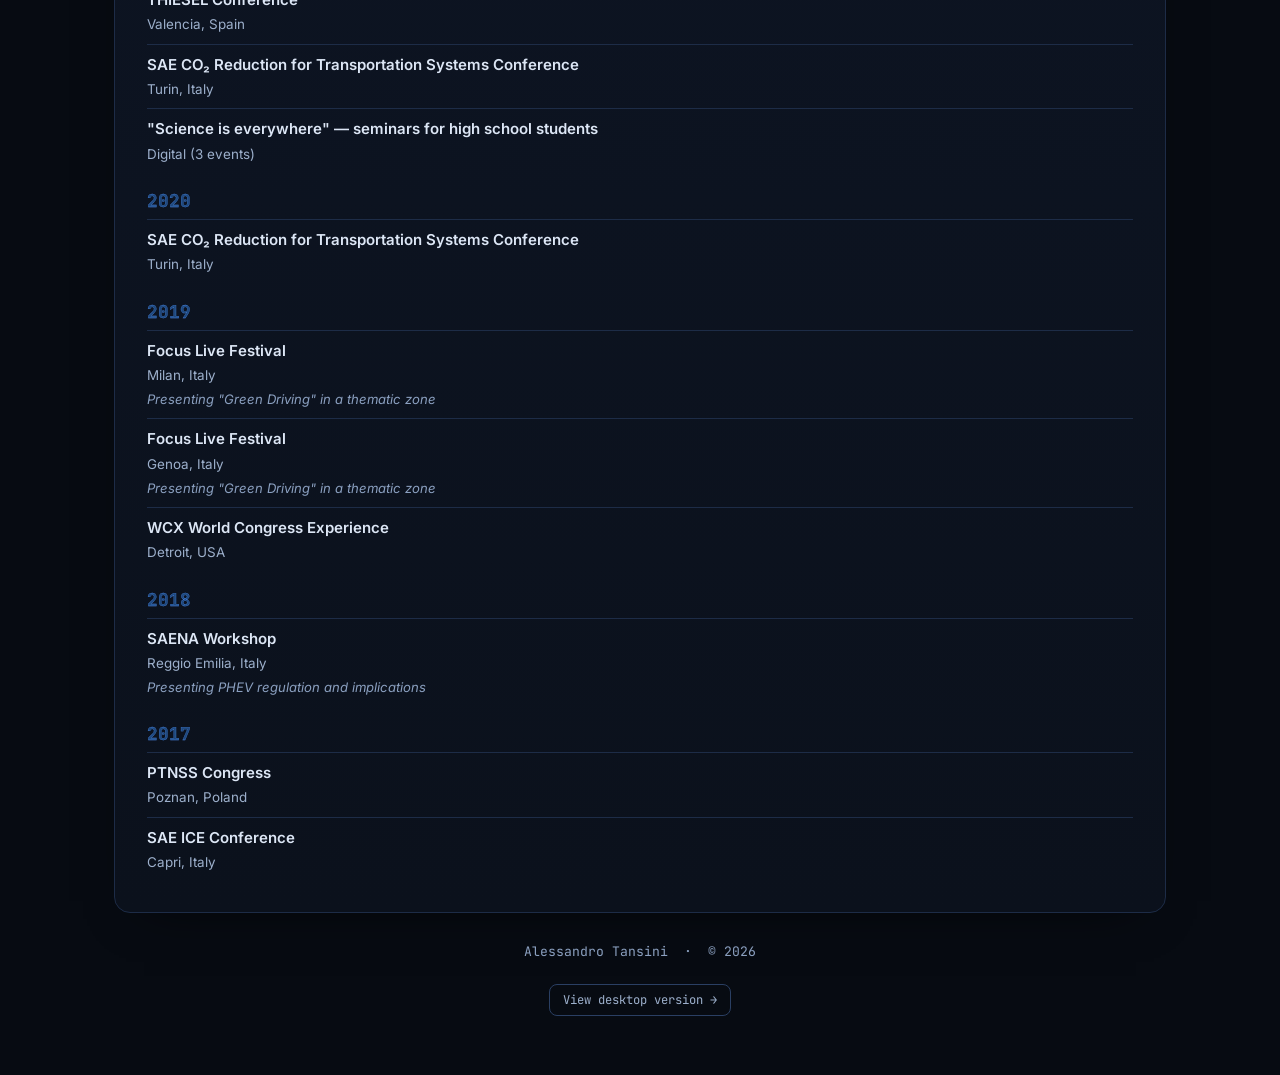
==== commit c6a9e2b9: "Update current role, add open-to-work line, Download CV button; rebrand to Data Science - Experience" ====
--- a/mobile.html
+++ b/mobile.html
@@ -3,14 +3,57 @@
 <head>
   <meta charset="UTF-8" />
   <meta name="viewport" content="width=device-width, initial-scale=1.0" />
-  <title>Alessandro Tansini — Researcher, Data Analyst &amp; Policy Support</title>
-  <meta name="description" content="Alessandro Tansini — energy engineer, PhD, researcher and data analyst specialised in road-vehicle CO₂ emissions, real-world monitoring and transport decarbonisation." />
+  <title>Alessandro Tansini — Researcher, Data Science &amp; Policy Support</title>
+  <meta name="description" content="Alessandro Tansini — energy engineer, PhD, researcher and data scientist specialised in road-vehicle CO₂ emissions, real-world monitoring and transport decarbonisation." />
+  <meta name="author" content="Alessandro Tansini" />
+
+  <meta property="og:title" content="Alessandro Tansini — Researcher &amp; Data Scientist" />
+  <meta property="og:description" content="Transport decarbonisation · real-world vehicle CO₂ monitoring · data science · policy support." />
+  <meta property="og:type" content="website" />
+  <meta property="og:image" content="https://tansial.github.io/my_website/assets/photo.png" />
+  <meta property="og:url" content="https://tansial.github.io/my_website/mobile.html" />
+  <link rel="canonical" href="https://tansial.github.io/my_website/" />
+
+  <script type="application/ld+json">
+  {
+    "@context": "https://schema.org",
+    "@type": "Person",
+    "name": "Alessandro Tansini",
+    "jobTitle": "Researcher, Data Science & Policy Support",
+    "description": "Energy engineer, PhD, researcher and data scientist specialised in road-vehicle CO₂ emissions, real-world monitoring and transport decarbonisation.",
+    "url": "https://tansial.github.io/my_website/",
+    "image": "https://tansial.github.io/my_website/assets/photo.png",
+    "email": "mailto:tansini.ale@gmail.com",
+    "workLocation": {
+      "@type": "Place",
+      "name": "Ispra, Italy"
+    },
+    "worksFor": {
+      "@type": "Organization",
+      "name": "European Commission – Joint Research Centre (JRC)"
+    },
+    "sameAs": [
+      "https://orcid.org/0009-0001-2616-0147",
+      "https://scholar.google.com/citations?user=Het772QAAAAJ&hl=en",
+      "https://www.researchgate.net/profile/Alessandro-Tansini",
+      "https://www.scopus.com/authid/detail.uri?authorId=57195491852",
+      "https://it.linkedin.com/in/alessandrotansini"
+    ],
+    "alumniOf": [
+      {
+        "@type": "CollegeOrUniversity",
+        "name": "Politecnico di Milano"
+      }
+    ],
+    "knowsAbout": ["CO₂ emissions", "transport decarbonisation", "real-world monitoring", "data science", "policy support", "vehicle energy efficiency"]
+  }
+  </script>
 
   <link rel="preconnect" href="https://fonts.googleapis.com" />
   <link rel="preconnect" href="https://fonts.gstatic.com" crossorigin />
   <link href="https://fonts.googleapis.com/css2?family=Inter:wght@400;500;600;700;800&family=JetBrains+Mono:wght@400;500&display=swap" rel="stylesheet" />
-  <link rel="stylesheet" href="styles.css?v=13" />
-  <link rel="stylesheet" href="mobile.css?v=13" />
+  <link rel="stylesheet" href="styles.css?v=17" />
+  <link rel="stylesheet" href="mobile.css?v=17" />
 </head>
 <body>
   <div class="bg-grid" aria-hidden="true"></div>
@@ -109,9 +152,9 @@
     </div>
   </main>
 
-  <script src="data.js?v=13"></script>
-  <script src="graph-alt-data.js?v=13"></script>
-  <script src="main.js?v=13"></script>
-  <script src="mobile.js?v=13"></script>
+  <script src="data.js?v=17"></script>
+  <script src="graph-alt-data.js?v=17"></script>
+  <script src="main.js?v=17"></script>
+  <script src="mobile.js?v=17"></script>
 </body>
 </html>
--- a/styles.css
+++ b/styles.css
@@ -11,7 +11,7 @@
   --border-2:  #2a3f63;
   --text:      #dce6f5;
   --text-dim:  #9db0cc;
-  --text-mute: #6c819f;
+  --text-mute: #8ba0c0;
   --brand:     #1F497D;
   --accent:    #4f8ff7;
   --accent-2:  #38bdf8;
@@ -196,11 +196,31 @@
   font-size: 1.05rem;
 }
 .hero-sub {
-  margin: 0;
+  margin-left: 8px;
   color: var(--text-dim);
   font-family: "JetBrains Mono", monospace;
   font-size: 0.82rem;
+  font-weight: 400;
   letter-spacing: 0.04em;
+  white-space: nowrap;
+}
+.hero-open {
+  margin: 12px 0 0;
+  display: inline-flex;
+  align-items: center;
+  gap: 8px;
+  padding: 6px 12px;
+  border: 1px solid rgba(56,189,248,0.35);
+  border-radius: 999px;
+  background: rgba(56,189,248,0.08);
+  color: var(--text-dim);
+  font-size: 0.82rem;
+  font-weight: 500;
+}
+.hero-open .ic {
+  color: var(--accent-2);
+  font-size: 0.7rem;
+  filter: drop-shadow(0 0 6px var(--glow));
 }
 .hero-meta {
   margin: 16px 0 0;
@@ -220,6 +240,14 @@
   flex-wrap: wrap;
   gap: 10px;
 }
+.hero-cv {
+  display: flex;
+  flex-wrap: wrap;
+  align-items: center;
+  gap: 10px 18px;
+  margin-top: 12px;
+}
+.hero-cv .hero-meta { margin: 0; }
 .chip-link {
   display: inline-flex;
   align-items: center;
@@ -245,6 +273,22 @@
   border-color: var(--accent);
   background: rgba(79,143,247,0.16);
   transform: translateY(-1px);
+}
+/* Primary "Download CV" action */
+.chip-cv {
+  background: var(--accent);
+  border-color: var(--accent);
+  color: #061020;
+  font-weight: 600;
+}
+.chip-cv::before {
+  background: #061020;
+  box-shadow: none;
+}
+.chip-cv:hover {
+  background: var(--accent-2);
+  border-color: var(--accent-2);
+  color: #061020;
 }
 
 /* ---------- Graph section ---------- */
@@ -635,7 +679,8 @@
   .wrap { padding: 26px 14px 60px; gap: 20px; }
   .card { padding: 24px 20px; }
   .hero { grid-template-columns: 1fr; text-align: center; justify-items: center; gap: 18px; }
-  .hero-meta, .hero-links { justify-content: center; }
+  .hero-meta, .hero-links, .hero-cv { justify-content: center; }
+  .hero-open { align-self: center; }
   .hero::before { display: none; }
   .skills { grid-template-columns: 1fr; }
   .two-col { grid-template-columns: 1fr; }
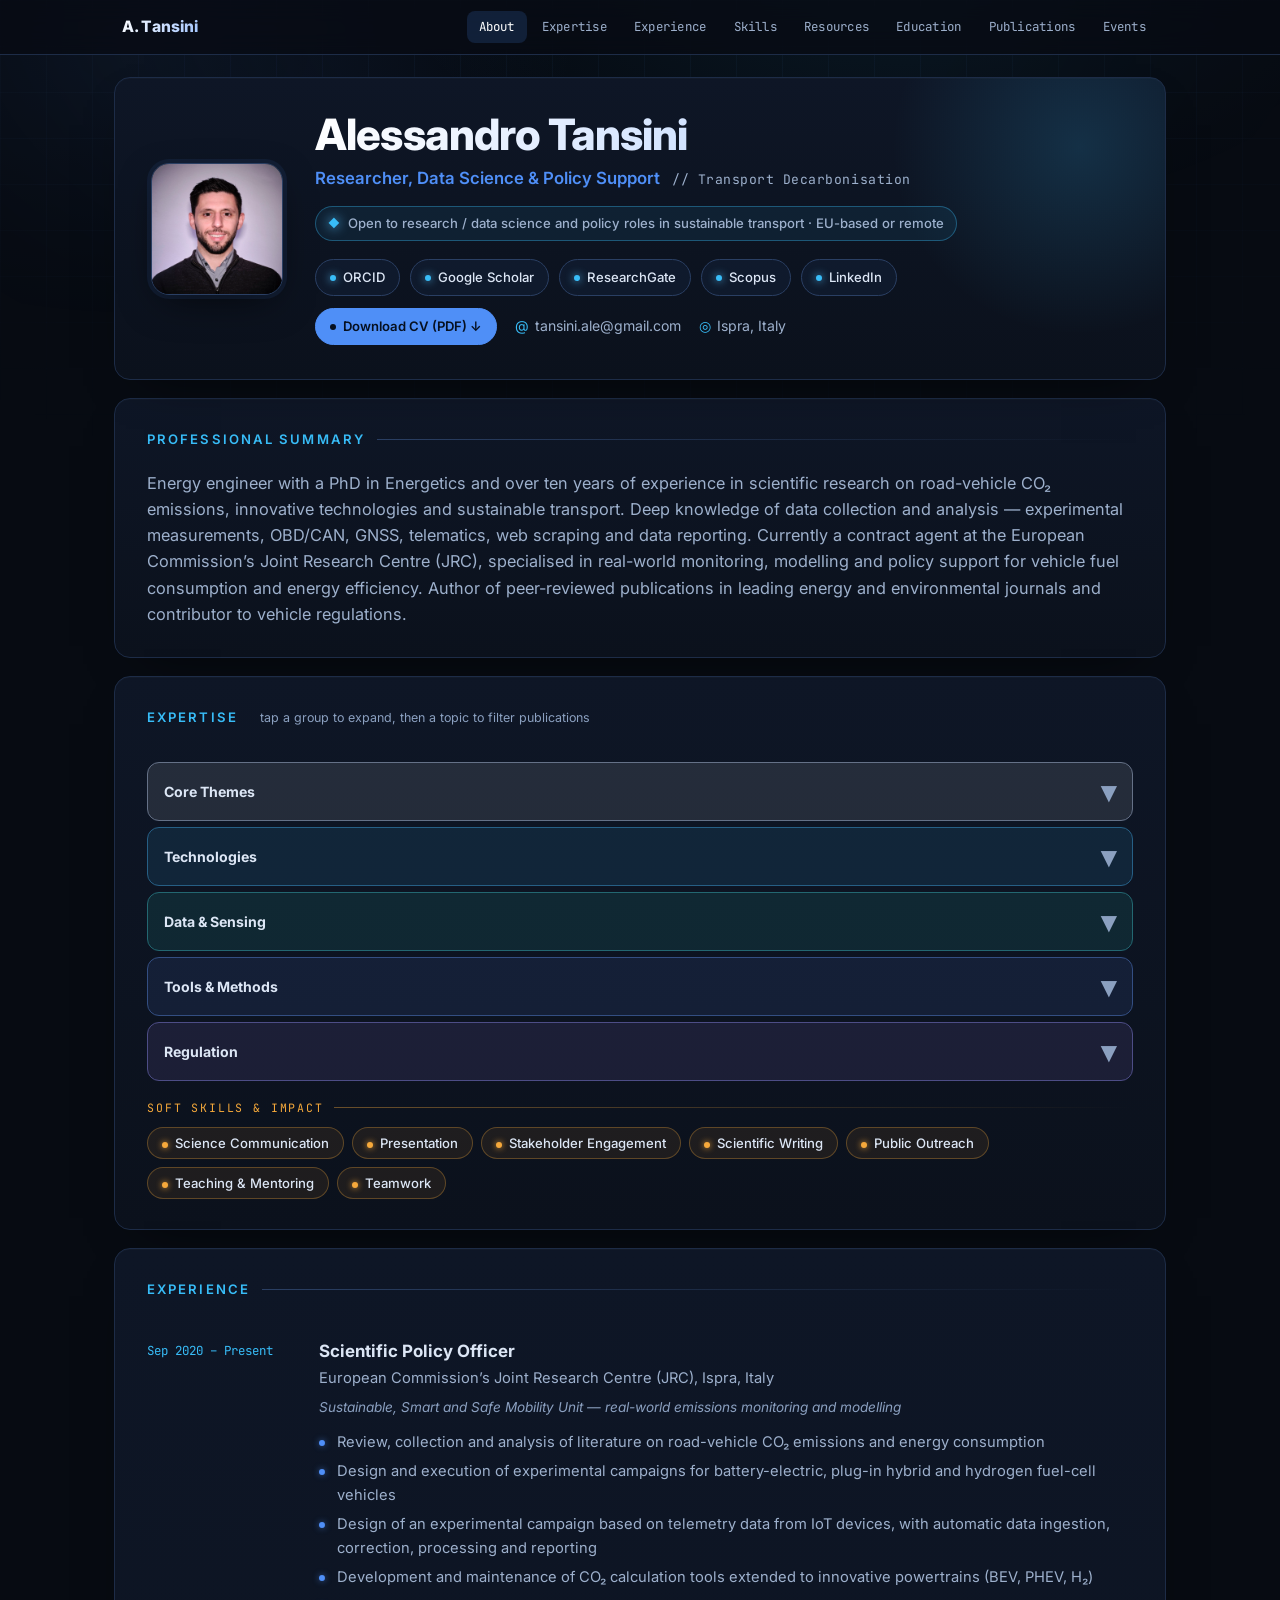
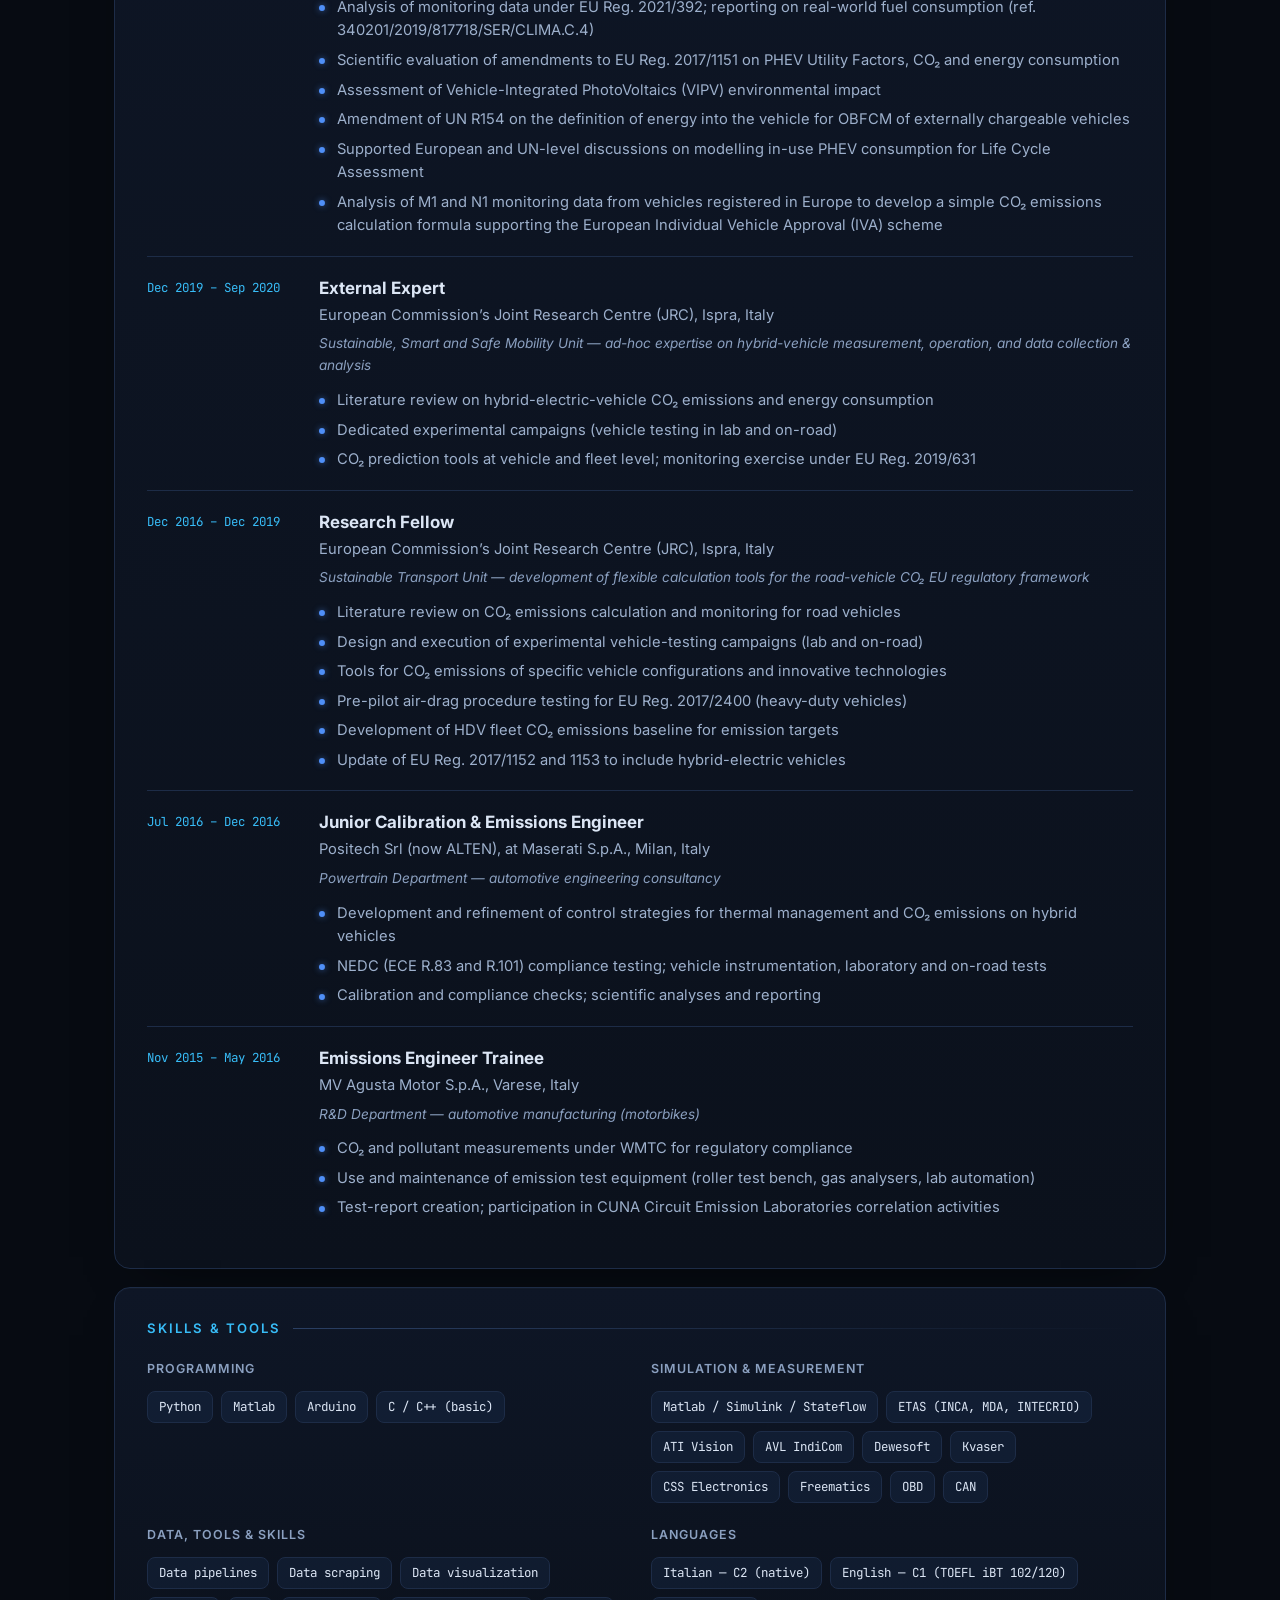
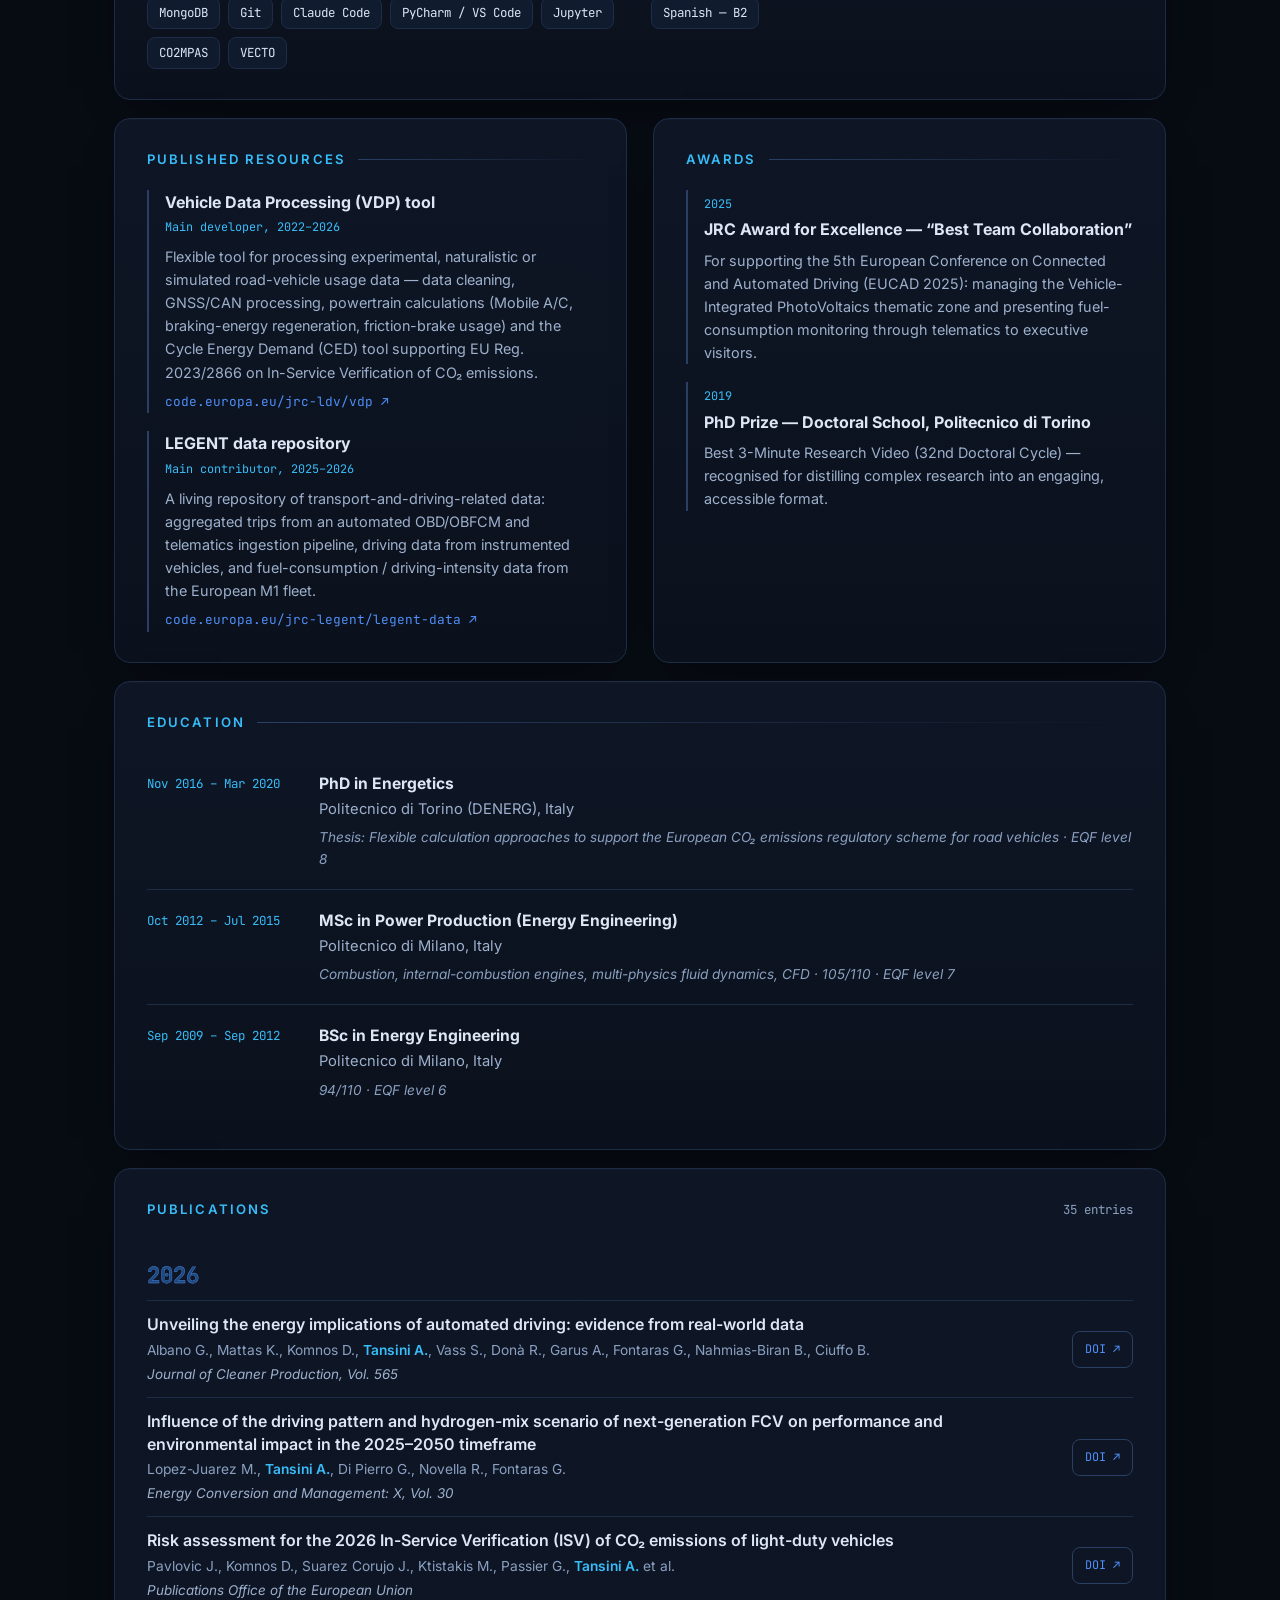
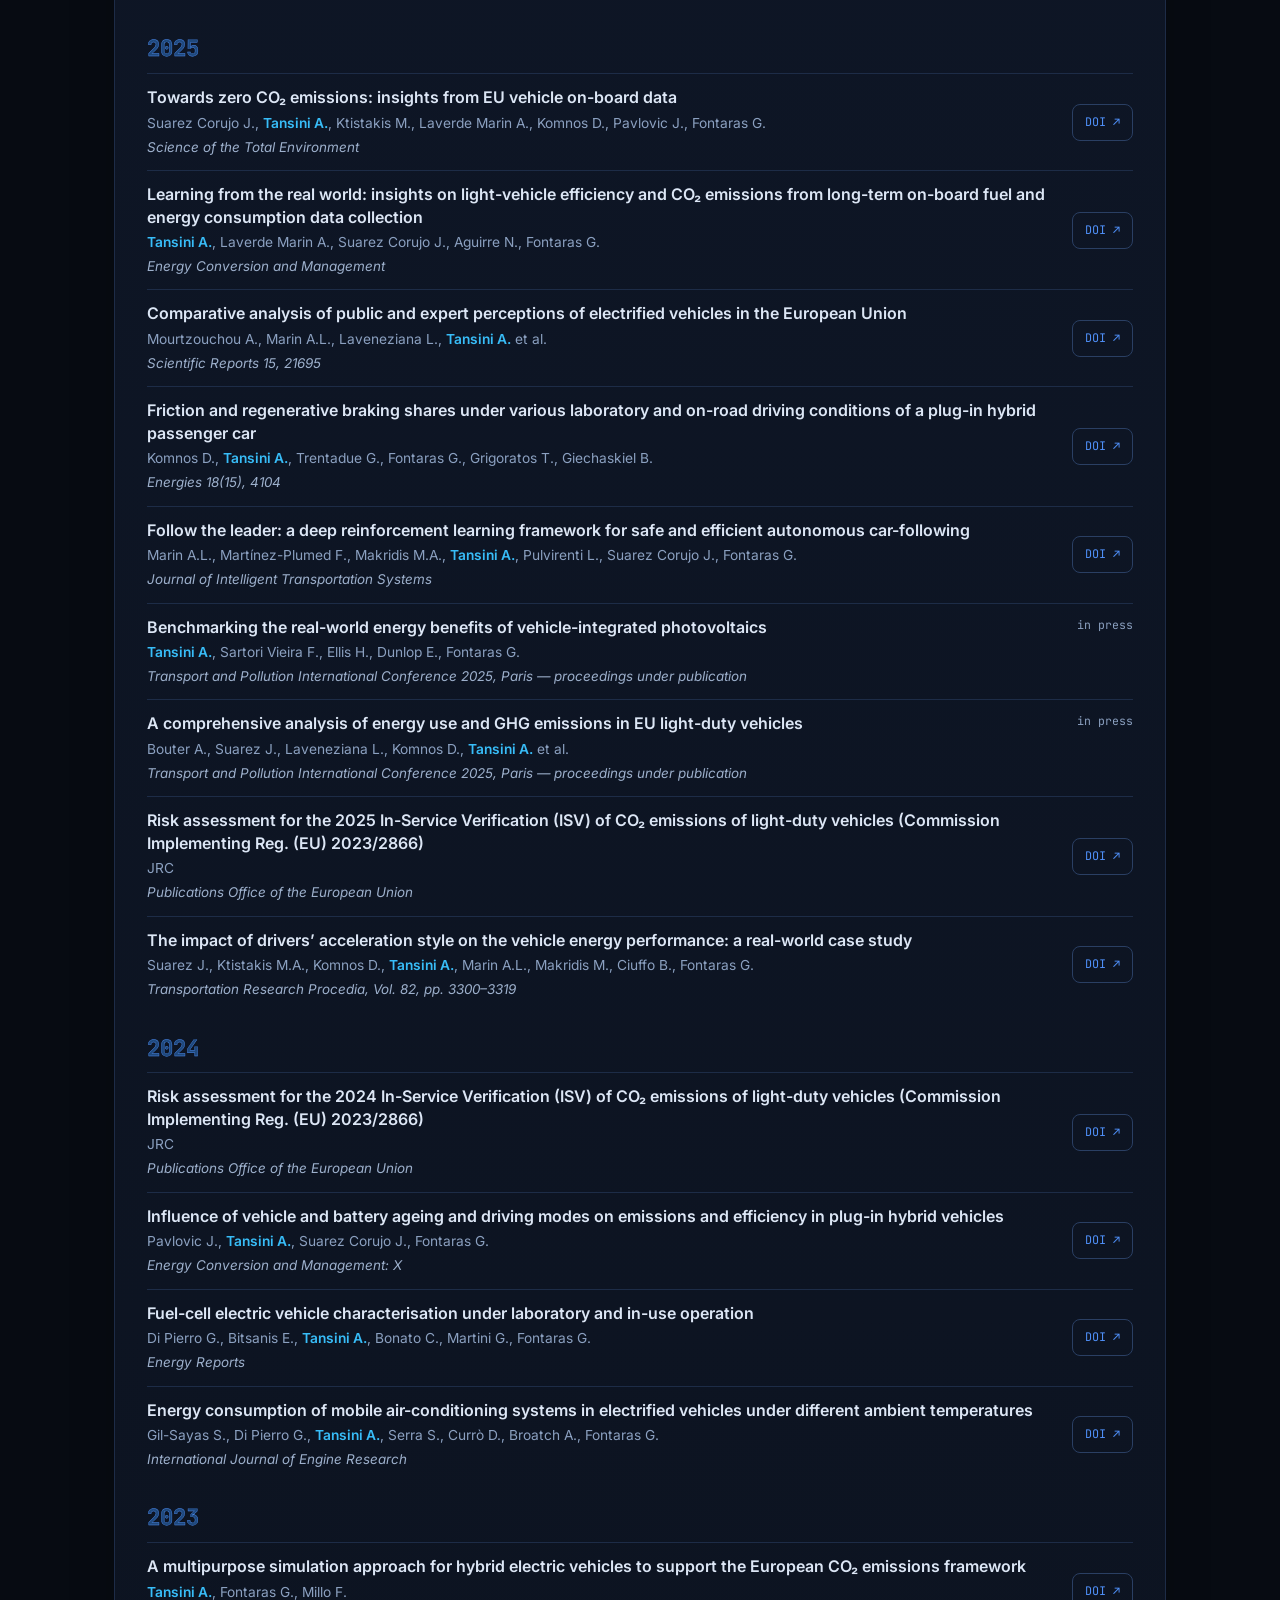
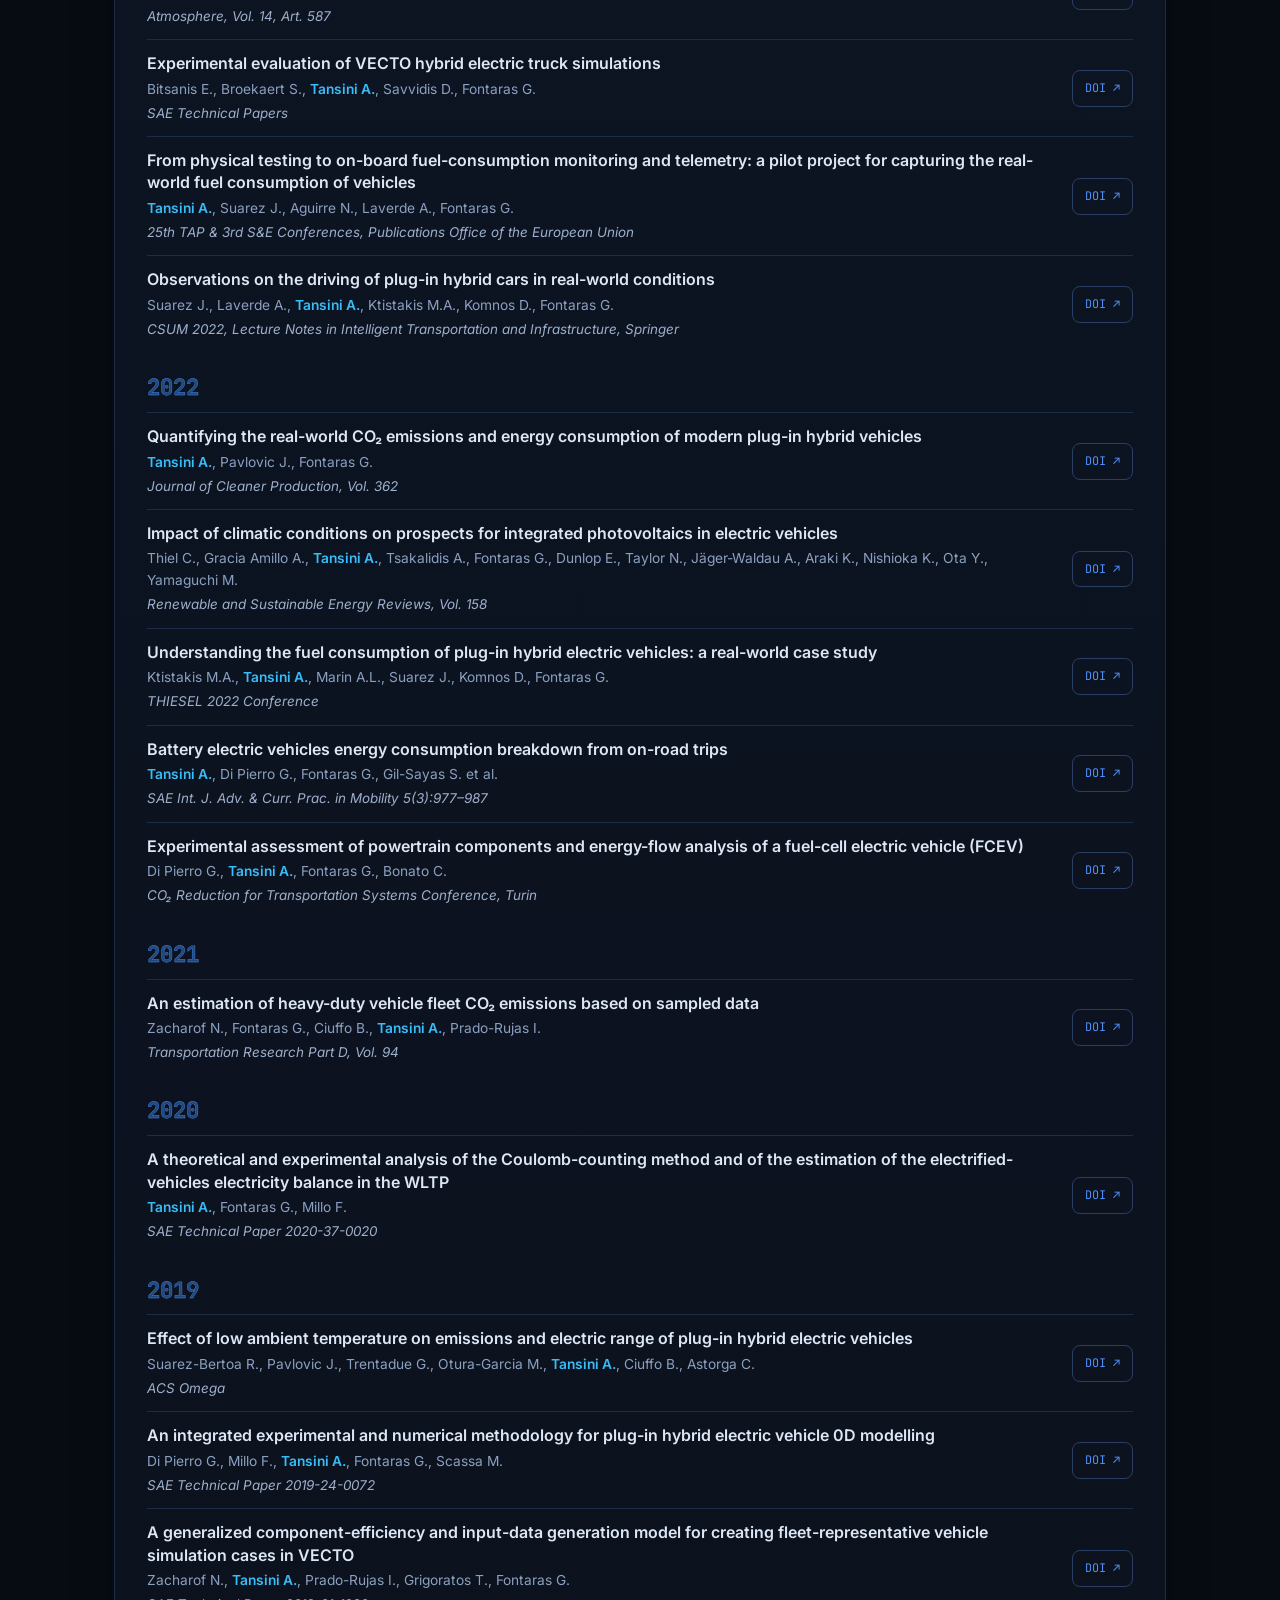
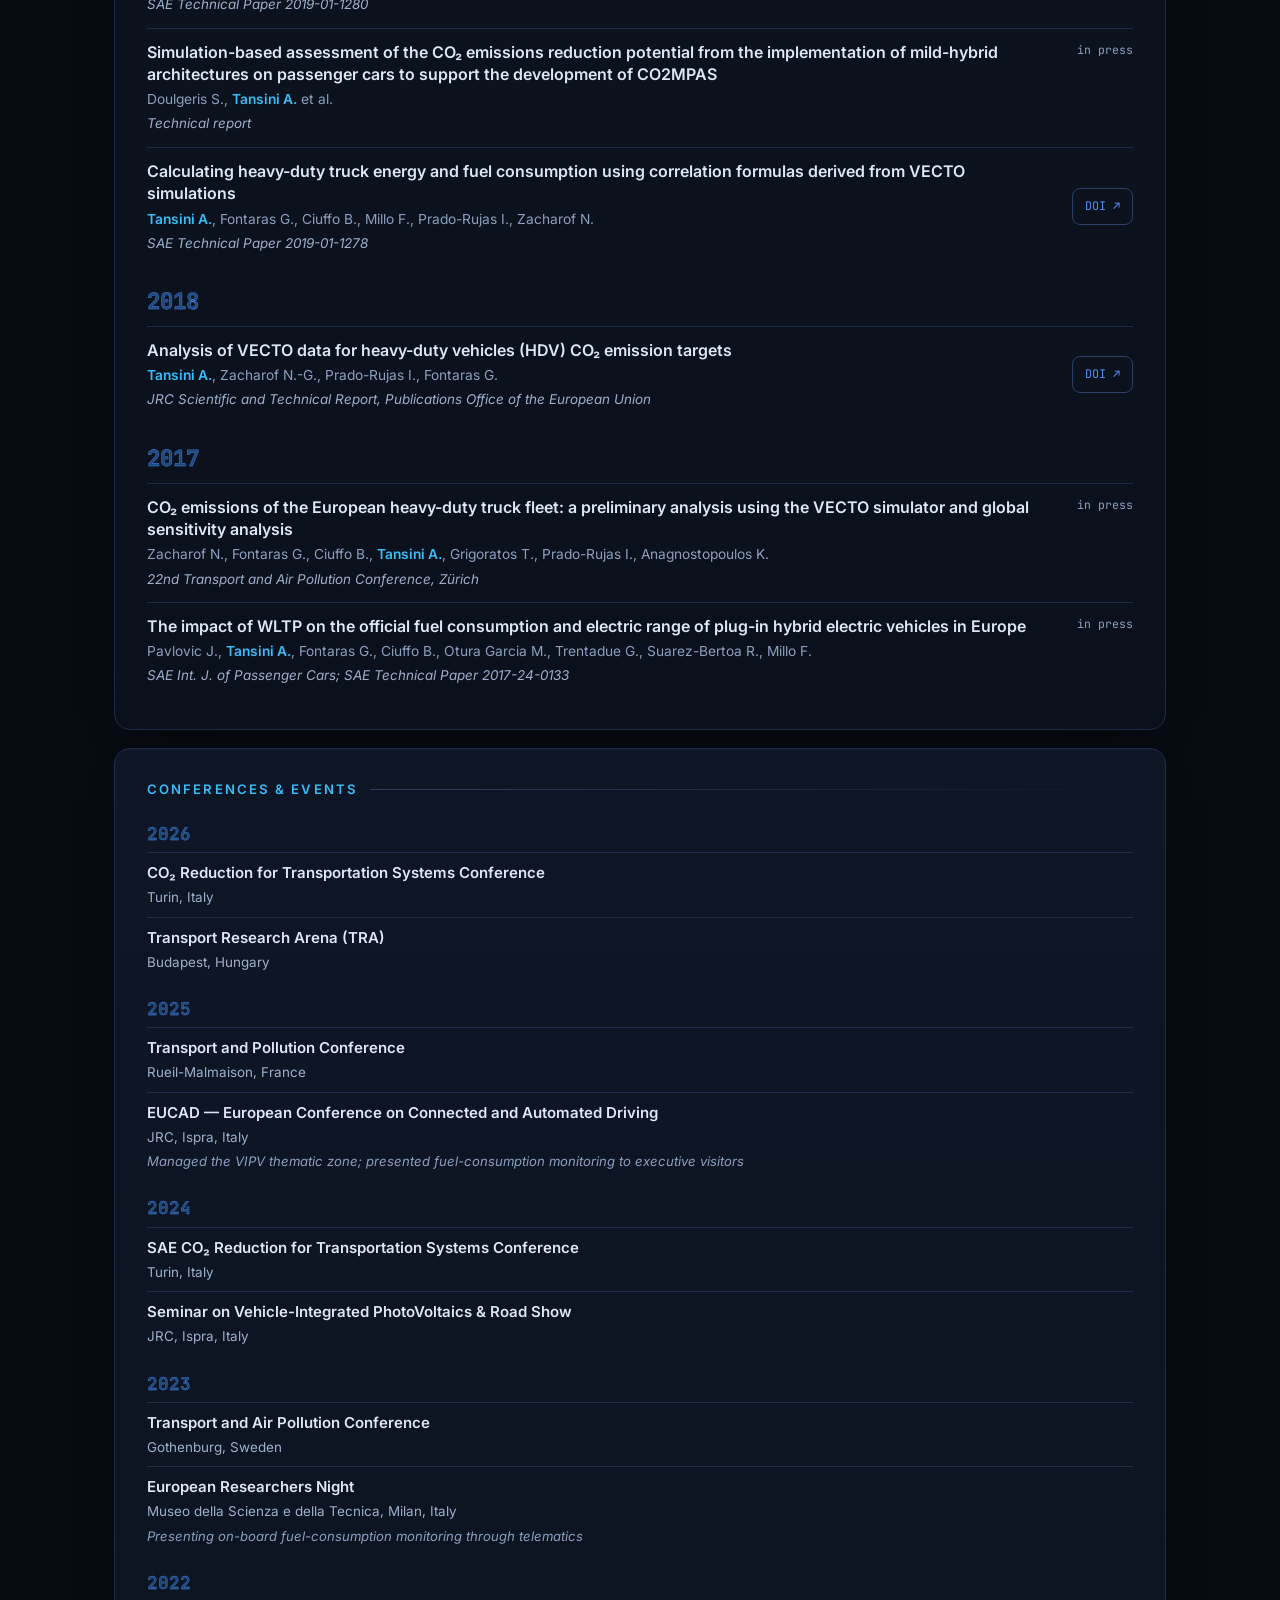
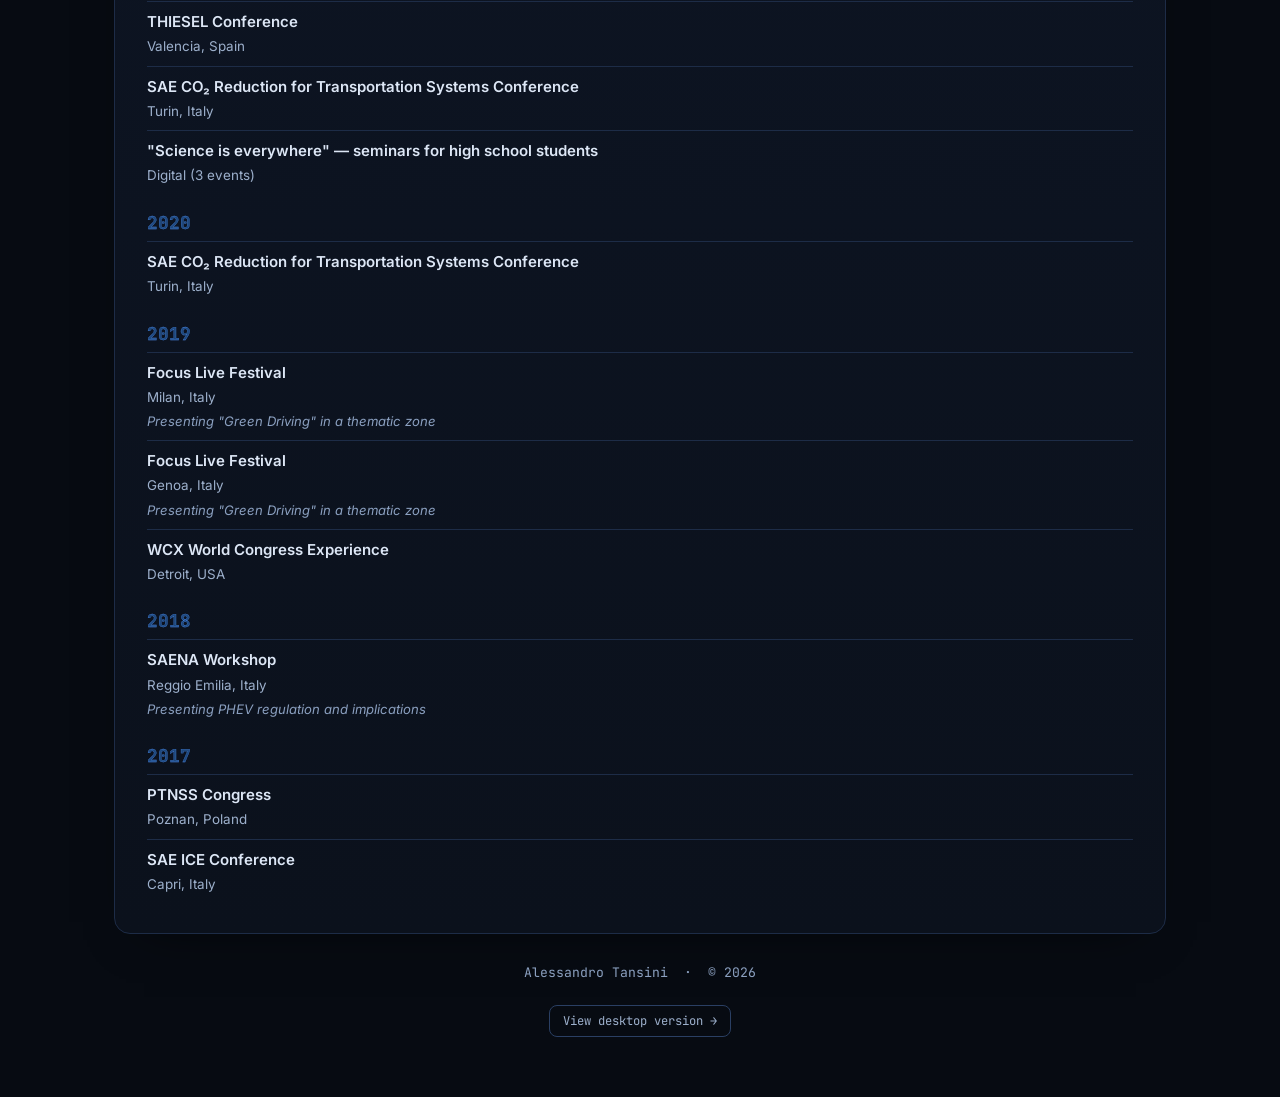
==== commit 52fc8662: "Update JRC unit names on experience entries; refresh CV PDF - Scientific Policy Officer: unit rename" ====
--- a/mobile.html
+++ b/mobile.html
@@ -52,8 +52,8 @@
   <link rel="preconnect" href="https://fonts.googleapis.com" />
   <link rel="preconnect" href="https://fonts.gstatic.com" crossorigin />
   <link href="https://fonts.googleapis.com/css2?family=Inter:wght@400;500;600;700;800&family=JetBrains+Mono:wght@400;500&display=swap" rel="stylesheet" />
-  <link rel="stylesheet" href="styles.css?v=17" />
-  <link rel="stylesheet" href="mobile.css?v=17" />
+  <link rel="stylesheet" href="styles.css?v=18" />
+  <link rel="stylesheet" href="mobile.css?v=18" />
 </head>
 <body>
   <div class="bg-grid" aria-hidden="true"></div>
@@ -152,9 +152,9 @@
     </div>
   </main>
 
-  <script src="data.js?v=17"></script>
-  <script src="graph-alt-data.js?v=17"></script>
-  <script src="main.js?v=17"></script>
-  <script src="mobile.js?v=17"></script>
+  <script src="data.js?v=18"></script>
+  <script src="graph-alt-data.js?v=18"></script>
+  <script src="main.js?v=18"></script>
+  <script src="mobile.js?v=18"></script>
 </body>
 </html>
